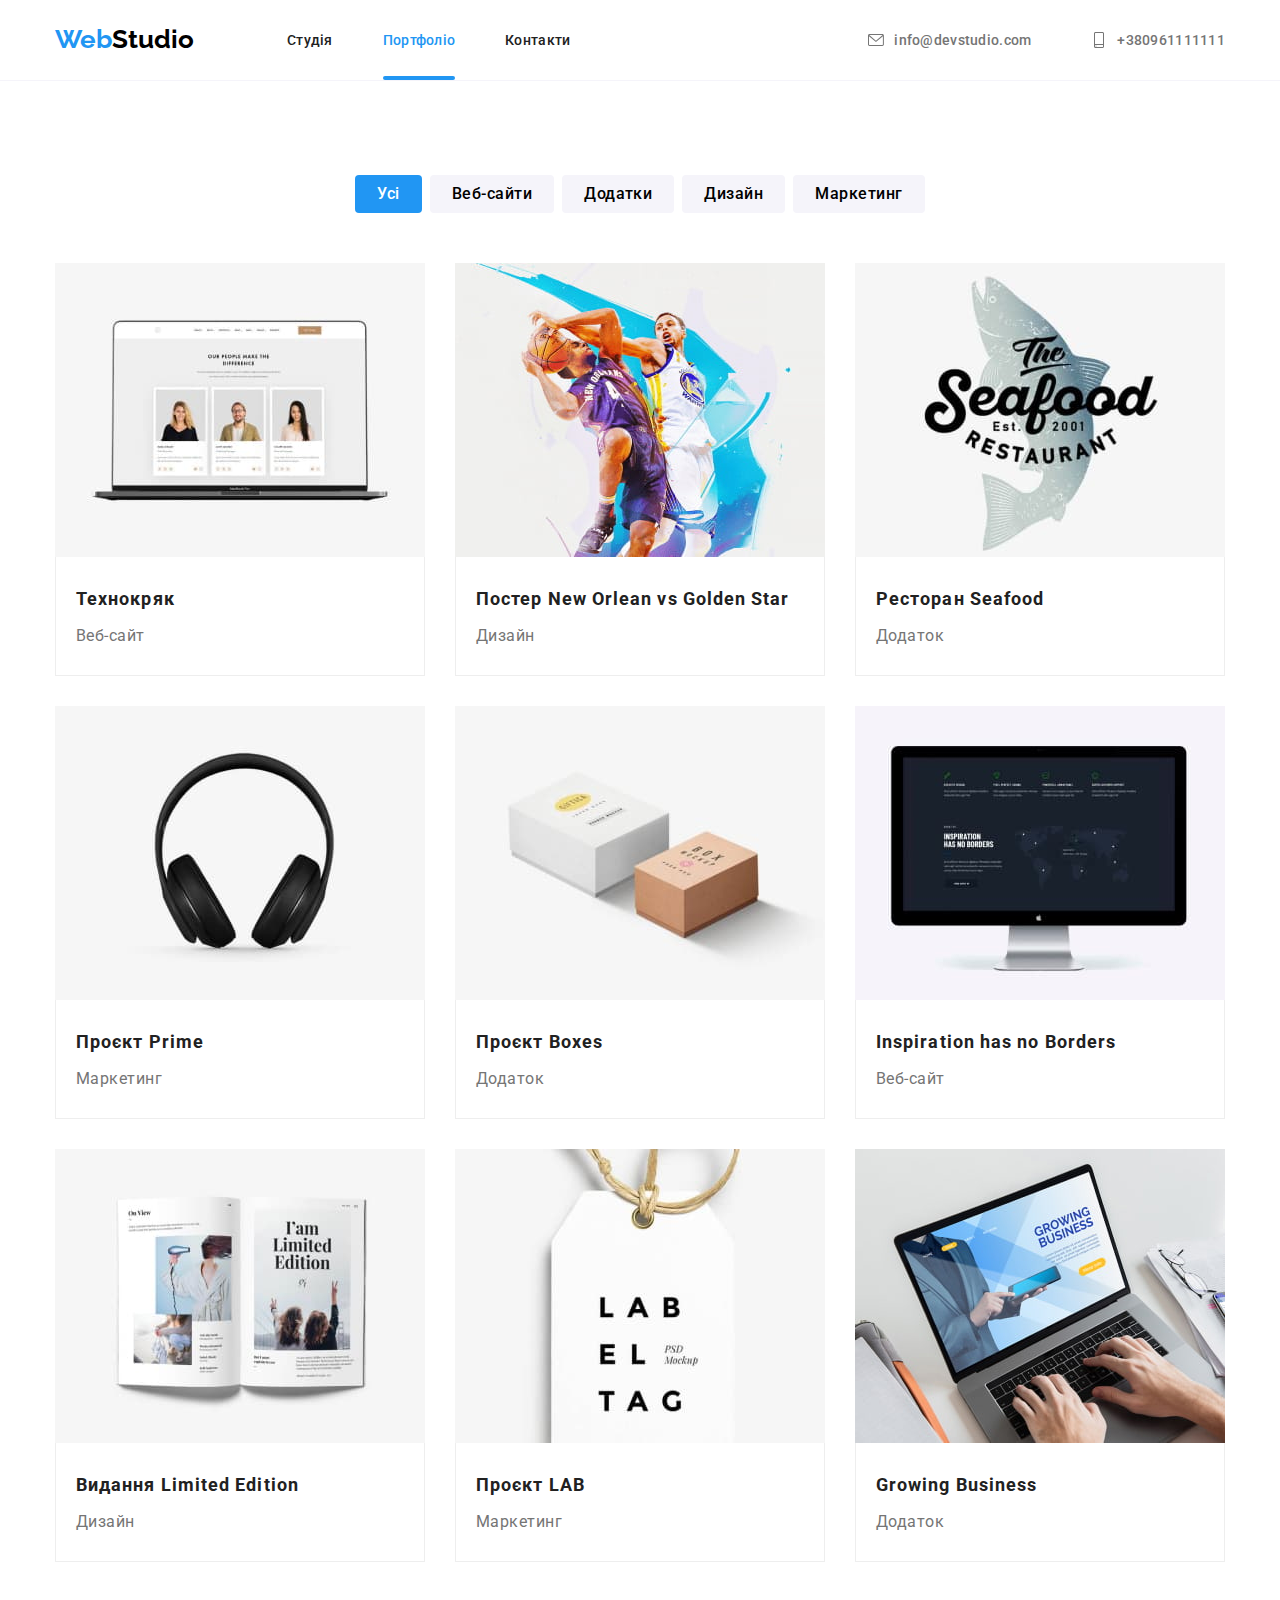
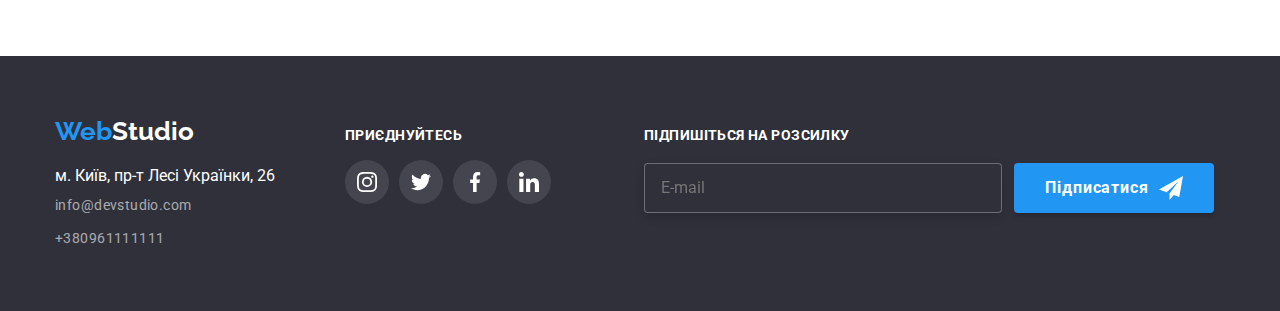
==== portfolio.html @ 8b47fb63 "зкопійовано 06" ====
<!DOCTYPE html>
<html lang="uk">

<head>
  <meta charset="UTF-8" />
  <meta http-equiv="X-UA-Compatible" content="IE=edge" />
  <meta name="viewport" content="width=device-width, initial-scale=1.0" />
  <link rel="preconnect" href="https://fonts.googleapis.com" />
  <link rel="preconnect" href="https://fonts.gstatic.com" crossorigin />
  <link href="https://fonts.googleapis.com/css2?family=Raleway:wght@700&family=Roboto:wght@400;500;700;900&display=swap"
    rel="stylesheet" />
  <title>WebStudio</title>
  <link rel="stylesheet"
    href="https://cdnjs.cloudflare.com/ajax/libs/modern-normalize/1.1.0/modern-normalize.min.css" />
  <link rel="stylesheet" href="./css/styles.css" />
</head>

<body>
  <header class="header-border">
    <div class="container header-flex">
      <a class="logo" href="./index.html" lang="en"><span class="logo-web">Web</span>Studio</a>
      <nav class="header-flex">
        <ul class="main-nav-list main-nav-flex">
          <li><a class="nav-link" href="./index.html">Студія</a></li>
          <li>
            <a class="nav-link selected-link" href="./portfolio.html">Портфоліо</a>
          </li>
          <li><a class="nav-link" href="#">Контакти</a></li>
        </ul>
      </nav>
      <ul class="adress-list main-nav-flex">
        <li class="nav-icon">
          <a class="address-link" href="mailto:info@devstudio.com">
            <svg class="address-link-icon-style">
              <use href="./images/icons.svg#icon-mail"></use>
            </svg>
            info@devstudio.com</a>
        </li>
        <li class="nav-icon">
          <a class="address-link" href="tel:+380961111111">
            <svg class="address-link-icon-style">
              <use href="./images/icons.svg#icon-tel"></use>
            </svg>
            +380961111111</a>
        </li>
      </ul>
    </div>
  </header>

  <main>
    <section class="portfolio-section">
      <div class="container">
        <ul class="filter-list-flex">
          <li><button class="button-style curent-filter" type="button">
              Усі </button> </li>
          <li><button class="button-style" type="button">Веб-сайти</button></li>
          <li><button class="button-style" type="button">Додатки</button></li>
          <li><button class="button-style" type="button">Дизайн</button></li>
          <li><button class="button-style" type="button">Маркетинг</button></li>
        </ul>
        <ul class="portfolio-card-flex">
          <li>
            <a class="portfolio-card" href="#">
              <div class="porfolio-description">
                <img class="portfolio-card-img-size" src="./images/tehnokriak.jpg"
                  alt="проект Технокряк із розділу Веб-сайти" />
                <p class="site-description">
                  Ресурс пропонує комплексні пропозиції з різним рівнем функціоналу та сервісів. Все це дозволить
                  відвідувачу отримати
                  вичерпні відомості про компанію чи приватну особу.
                </p>
              </div>
              <div class="card-description">
                <h3 class="h3-portfolio">Технокряк</h3>
                <p class="p-portfolio">Веб-сайт</p>
              </div>
            </a>

          </li>
          <li>
            <a class="portfolio-card" href="#">
              <div class="porfolio-description">
                <img class="portfolio-card-img-size" src="./images/poster-ngs.jpg"
                  alt="проект Постер New Orlean vs Golden Star із розділу Дизайн" />
                <p class="site-description">
                  Ресурс пропонує комплексні пропозиції з різним рівнем функціоналу та сервісів. Все це дозволить
                  відвідувачу отримати
                  вичерпні відомості про компанію чи приватну особу.
                </p>
              </div>
              <div class="card-description">
                <h3 class="h3-portfolio">Постер New Orlean vs Golden Star</h3>
                <p class="p-portfolio">Дизайн</p>
              </div>
            </a>
          </li>
          <li>
            <a class="portfolio-card" href="#">
              <div class="porfolio-description">
                <img class="portfolio-card-img-size" src="./images/seafood.jpg"
                  alt="проект Ресторан Seafood із розділу Додатки" />
                <p class="site-description">
                  Ресурс пропонує комплексні пропозиції з різним рівнем функціоналу та сервісів. Все це дозволить
                  відвідувачу отримати
                  вичерпні відомості про компанію чи приватну особу.
                </p>
              </div>
              <div class="card-description">
                <h3 class="h3-portfolio">Ресторан Seafood</h3>
                <p class="p-portfolio">Додаток</p>
              </div>
            </a>
          </li>
          <li>
            <a class="portfolio-card" href="#">
              <div class="porfolio-description">
                <img class="portfolio-card-img-size" src="./images/prime.jpg" alt="Проєкт Prime із розділу Маркетинг" />
                <p class="site-description">
                  Ресурс пропонує комплексні пропозиції з різним рівнем функціоналу та сервісів. Все це дозволить
                  відвідувачу отримати
                  вичерпні відомості про компанію чи приватну особу.
                </p>
              </div>
              <div class="card-description">
                <h3 class="h3-portfolio">Проєкт Prime</h3>
                <p class="p-portfolio">Маркетинг</p>
              </div>
            </a>
          </li>
          <li>
            <a class="portfolio-card" href="#">
              <div class="porfolio-description">
                <img class="portfolio-card-img-size" src="./images/boxes.jpg" alt="Проєкт Boxes із розділу додатки" />
                <p class="site-description">
                  Ресурс пропонує комплексні пропозиції з різним рівнем функціоналу та сервісів. Все це дозволить
                  відвідувачу отримати
                  вичерпні відомості про компанію чи приватну особу.
                </p>
              </div>
              <div class="card-description">
                <h3 class="h3-portfolio">Проєкт Boxes</h3>
                <p class="p-portfolio">Додаток</p>
              </div>
            </a>
          </li>
          <li>
            <a class="portfolio-card" href="#">
              <div class="porfolio-description">
                <img class="portfolio-card-img-size" src="./images/no-borders.jpg"
                  alt="проект Inspiration has no Borders із розділу Веб-сайти" />
                <p class="site-description">
                  Ресурс пропонує комплексні пропозиції з різним рівнем функціоналу та сервісів. Все це дозволить
                  відвідувачу отримати
                  вичерпні відомості про компанію чи приватну особу.
                </p>
              </div>
              <div class="card-description">
                <h3 class="h3-portfolio">Inspiration has no Borders</h3>
                <p class="p-portfolio">Веб-сайт</p>
              </div>
            </a>
          </li>
          <li>
            <a class="portfolio-card" href="#">
              <div class="porfolio-description">
                <img class="portfolio-card-img-size" src="./images/limited-edition.jpg"
                  alt="проект Видання Limited Edition із розділу Дизайн" />
                <p class="site-description">
                  Ресурс пропонує комплексні пропозиції з різним рівнем функціоналу та сервісів. Все це дозволить
                  відвідувачу отримати
                  вичерпні відомості про компанію чи приватну особу.
                </p>
              </div>
              <div class="card-description">
                <h3 class="h3-portfolio">Видання Limited Edition</h3>
                <p class="p-portfolio">Дизайн</p>
              </div>
            </a>
          </li>
          <li>
            <a class="portfolio-card" href="#">
              <div class="porfolio-description">
                <img class="portfolio-card-img-size" src="./images/lab.jpg" alt="Проєкт LAB із розділу Маркетинг" />
                <p class="site-description">
                  Ресурс пропонує комплексні пропозиції з різним рівнем функціоналу та сервісів. Все це дозволить
                  відвідувачу отримати
                  вичерпні відомості про компанію чи приватну особу.
                </p>
              </div>
              <div class="card-description">
                <h3 class="h3-portfolio">Проєкт LAB</h3>
                <p class="p-portfolio">Маркетинг</p>
              </div>
            </a>
          </li>
          <li>
            <a class="portfolio-card" href="#">
              <div class="porfolio-description">
                <img class="portfolio-card-img-size" src="./images/business.jpg"
                  alt="проект Growing Business із розділу Додатки" />
                <p class="site-description">
                  Ресурс пропонує комплексні пропозиції з різним рівнем функціоналу та сервісів. Все це дозволить
                  відвідувачу отримати
                  вичерпні відомості про компанію чи приватну особу.
                </p>
              </div>
              <div class="card-description">
                <h3 class="h3-portfolio">Growing Business</h3>
                <p class="p-portfolio">Додаток</p>
              </div>
            </a>
          </li>
        </ul>
      </div>
    </section>
  </main>
  <footer class="footer-fon">
    <div class="container footer-flex">
      <div class="footer-contact-info">
        <a class="footer-logo" href="./index.html" lang="en"><span class="logo-web">Web</span>Studio</a>
        <address class="footer-address-style footer-address-color">
          <p>м. Київ, пр-т Лесі Українки, 26</p>
          <ul class="footer-margin">
            <li>
              <a class="address-link-footer" href="mailto:info@devstudio.com">info@devstudio.com</a>
            </li>
            <li class="footer-margin">
              <a class="address-link-footer" href="tel:+380961111111">+380961111111</a>
            </li>
          </ul>
        </address>
      </div>
      <div class="footer-icons-list">
        <b class="footer-b-style">приєднуйтесь</b>
        <ul class="social-list">
          <li><a class="footer-social-link" href="#">
              <svg class="footer-social-icon">
                <use href="./images/icons.svg#icon-instagram"></use>
              </svg></a></li>
          <li><a class="footer-social-link" href="#">
              <svg class="footer-social-icon">
                <use href="./images/icons.svg#icon-twitter"></use>
              </svg></a></li>
          <li><a class="footer-social-link" href="#">
              <svg class="footer-social-icon">
                <use href="./images/icons.svg#icon-facebook"></use>
              </svg></a></li>
          <li><a class="footer-social-link" href="#">
              <svg class="footer-social-icon">
                <use href="./images/icons.svg#icon-linkedin"></use>
              </svg></a></li>
        </ul>
      </div>
      <form class="js-speaker-form form-flex" name="subscribe_form" autocomplete="on" novalidate>
        <div class="subsribe-form">
          <label for="subscribe-form" class="subscribe-lable">Підпишіться на розсилку</label>
          <input id="subscribe-form" class="input-form-style" type="email" name="email" placeholder="E-mail" />
        </div>
        <button class="subsribe-button" type="submit">
          Підписатися
          <svg class="subscribe-icon">
            <use href="./images/icons.svg#icon-send" width="24" height="24"></use>
          </svg></button>
      </form>
  </footer>
</body>

</html>
---- css/styles.css ----
:root {
  --address-color: #757575;
  --black-color: #000;
  --blue-batton-hover: #0783e7;
  --card-border: #eeeeee;
  --customers-border: #afb1b8;
  --main-font-color: #212121;
  --main-blue-color: #2196f3;
  --nav-border: #ececec;
  --section-dark-bg: #2f303a;
  --section-light-bg: #f5f4fa;
  --text-color: #757575;
  --white-color: #fff;
}

body {
  font-family: 'Roboto', sans-serif;
  background-color: var(--white-color);
  color: var(--text-color);
}

a {
  font-style: normal;
  color: var(--main-font-color);
  text-decoration: none;
}

a:hover {
  color: var(--main-blue-color);
}

a:focus {
  color: var(--main-blue-color);
}

ul {
  list-style: none;
  padding-left: 0;
  padding-inline-start: 0;
}

img {
  display: block;
}

h1,
h2,
h3,
h4,
p,
ul,
li {
  margin: 0;
}

.header-border {
  border-bottom: 1px solid var(--section-light-bg);
}

.container {
  width: 1200px;
  padding: 0 15px;
  margin: 0 auto;
}

.index-h2-style {
  display: flex;
  font-weight: 700;
  font-size: 36px;
  line-height: 1.16;
  letter-spacing: 0.03em;
  color: var(--main-font-color);
  justify-content: center;
}

.header-flex {
  display: flex;
  justify-content: center;
  align-items: center;
}

/*navigation*/

.main-nav-flex {
  display: flex;
  align-items: center;
}

.main-nav-list {
  gap: 50px;
}

.logo {
  display: block;
  font-family: 'Raleway';
  font-weight: 700;
  font-size: 26px;
  line-height: 1.2;
  color: var(--black-color);
  margin-right: 93px;
}

.logo:hover {
  color: var(--black-color);
}

.logo:focus {
  color: var(--black-color);
}

.logo-web {
  font-family: 'Raleway';
  font-weight: 700;
  font-size: 26px;
  line-height: 1.2;
  color: var(--main-blue-color);
}

.nav-link {
  display: block;
  font-weight: 500;
  font-size: 14px;
  line-height: 1.15;
  letter-spacing: 0.02em;
  padding-top: 32px;
  color: var(--main-font-color);
  transition: color 250ms cubic-bezier(0.4, 0, 0.2, 1);
}

.nav-link::after {
  display: block;
  opacity: 0;
  width: 100%;
  height: 4px;
  background-color: var(--main-blue-color);
  margin-top: 28px;
  content: '';
  transition: opacity 250ms cubic-bezier(0.4, 0, 0.2, 1);
  border-radius: 2px;
}

/*.nav-link:hover::after {
  opacity: 1;
  transition: opacity 250ms cubic-bezier(0.4, 0, 0.2, 1);
}*/

.address-link-icon-style {
  fill: var(--text-color);
  width: 16px;
  height: 16px;
  margin: auto 10px;
  transition: fill 250ms cubic-bezier(0.4, 0, 0.2, 1);
}

.nav-icon {
  align-items: center;
  justify-content: center;
}

.address-link {
  display: flex;
  font-weight: 500;
  font-size: 14px;
  line-height: 1.15;
  letter-spacing: 0.02em;
  color: var(--address-color);
  transition: color 250ms cubic-bezier(0.4, 0, 0.2, 1);
}

.adress-list {
  gap: 50px;
  margin-left: auto;
}

.address-link:hover {
  color: var(--main-blue-color);

}

.address-link:hover::after {
  color: var(--address-color);
}

.address-link:hover .address-link-icon-style {
  fill: var(--main-blue-color);
}

.address-link:focus .address-link-icon-style {
  fill: var(--main-blue-color);
}

.address-link:focus {
  color: var(--main-blue-color);
}

.selected-link {
  color: var(--main-blue-color);
}

.selected-link::after {
  display: block;
  opacity: 1;
  width: 100%;
  height: 4px;
  background-color: var(--main-blue-color);
  margin-top: 28px;
  content: '';
  border-radius: 2px;
}

/*hero-section*/

.hero-style {
  display: flex;
  max-width: 1600px;
  background-color: var(--section-dark-bg);
  background-image: linear-gradient(rgba(47, 48, 58, 0.4),
      rgba(47, 48, 58, 0.4)),
    url(../images/hero.jpg);
  padding: 200px 0;
  background-repeat: no-repeat;
  background-position: 50% 50%;
  text-align: center;
  margin: 0 auto;
  justify-content: center;
  align-items: center;
}

.hero-text {
  font-weight: 900;
  font-size: 44px;
  line-height: 1.36;
  letter-spacing: 0.06em;
  text-transform: uppercase;
  margin: 0 auto;
  margin-bottom: 30px;
  max-width: 696px;
  color: var(--white-color);
}

.hero-batton {
  cursor: pointer;
  font-weight: 700;
  font-size: 16px;
  line-height: 1.87;
  letter-spacing: 0.06em;
  color: var(--white-color);
  background-color: var(--main-blue-color);
  padding: 10px 32px;
  border-radius: 4px;
  border: none;
  transition: background-color 250ms cubic-bezier(0.4, 0, 0.2, 1);
}

.hero-batton:hover {
  background-color: var(--blue-batton-hover);

}

.hero-batton:focus {
  background-color: var(--blue-batton-hover);
}

/* Modal */

.backdrop {
  position: fixed;
  top: 0;
  left: 0;
  width: 100%;
  height: 100%;
  z-index: 2;
  background-color: rgba(0, 0, 0, 0.5);
  transition:
    opacity 250ms cubic-bezier(0.4, 0, 0.2, 1),
    visibility 250ms cubic-bezier(0.4, 0, 0.2, 1);
}

.backdrop.is-hidden {
  visibility: hidden;
  opacity: 0;
  pointer-events: none;
}

.modal {
  position: absolute;
  width: 528px;
  height: 581px;
  left: 50%;
  top: 50%;
  transform: translate(-50%, -50%);
  background-color: var(--white-color);
  box-shadow:
    0px 1px 3px rgba(0, 0, 0, 0.12),
    0px 1px 1px rgba(0, 0, 0, 0.14),
    0px 2px 1px rgba(0, 0, 0, 0.2);
  border-radius: 4px;

}

.modal-close-btn {
  position: fixed;
  display: flex;
  align-items: center;
  justify-content: center;
  top: 10px;
  right: 10px;
  width: 30px;
  height: 30px;
  z-index: 3;
  border: 1px solid rgba(0, 0, 0, 0.1);
  border-radius: 50%;
  background-color: var(--white-color);
}

.modal-close-btn-style {
  width: 18px;
  height: 18px;
  background-color: var(--white-color);
  cursor: pointer;
  transition: fill 250ms cubic-bezier(0.4, 0, 0.2, 1);
}

.modal-close-btn-style:hover {
  fill: var(--blue-batton-hover);
}

.modal-form {
  display: flex;
  flex-direction: column;
  align-items: flex-start;
  padding-top: 40px;
  padding-left: 40px;
  padding-right: 40px;
  padding-bottom: 40px;

}

.modal-title {
  font-weight: 700;
  font-size: 20px;
  line-height: 1.15;
  margin-left: auto;
  margin-right: auto;
  letter-spacing: 0.03em;
  color: var(--black-color);
}

.person-name {
  margin-top: 12px;
}

.person-name-field {
  position: relative;
}

.person-name-field:focus-within .icon-name {
  fill: var(--main-blue-color);
}

.icon-name {
  position: absolute;
  margin-top: 11px;
  margin-left: 12px;
  width: 18px;
  height: 18px;
}

.person-tel {
  margin-top: 10px;
}

.icon-tel {
  position: absolute;
  margin-top: 11px;
  margin-left: 12px;
  width: 18px;
  height: 18px;
}

.person-tel-field {
  position: relative;
}

.input-field {
  width: 448px;
  height: 40px;
  padding-left: 40px;
  border: 1px solid rgba(33, 33, 33, 0.2);
  border-radius: 4px;
}

.input-field:focus {
  outline: none;
  border-color: var(--main-blue-color);
}

.coment-text-field:focus {
  outline: none;
  border-color: var(--main-blue-color);
}

.person-tel-field:focus-within .icon-tel {
  fill: var(--main-blue-color);
}

.coment-text-field {
  width: 448px;
  height: 120px;
  resize: none;
  border: 1px solid rgba(33, 33, 33, 0.2);
  border-radius: 4px;
  font-weight: 400;
  font-size: 12px;
  line-height: 1.16;
  letter-spacing: 0.01em;
  color: var(--black-color);
  padding: 16px 12px;
}

.person-email {
  margin-top: 10px;
}

.icon-mail {
  position: absolute;
  margin-top: 11px;
  margin-left: 12px;
  width: 18px;
  height: 18px;
}
.person-mail-field {
  position: relative;
}
.person-mail-field:focus-within .icon-mail {
  fill: var(--main-blue-color);
}
.person-comment {
  margin-top: 10px;
}
.chekbox-input {
  appearance: none;
}
.chekbox-lable {
  position: relative;
  margin-top: 20px;
  padding-left: 23px;
  margin-bottom: 30px;
  cursor: pointer;

}

.chekbox-lable::before {
  position: absolute;
  top: 0;
  left: 0;
  width: 16px;
  height: 15px;
  border: 1px solid var(--customers-border);
  border-radius: 2px;
  content: '';
}

.chekbox-lable::after {
  position: absolute;
  top: 0;
  left: 0;
  width: 16px;
  height: 15px;
  background-image: url("../images/icon-check.svg");
 
  content: '';
  opacity: 0;
  transition: opacity 250ms cubic-bezier(0.4, 0, 0.2, 1);
}

.chekbox-input:checked+.chekbox-lable::after {
  opacity: 1;

}

.chekbox-input:focus+.chekbox-lable::before  {
  position: absolute;
    top: 0;
    left: 0;
    width: 16px;
    height: 15px;
    border: 1px solid var(--main-blue-color);
    border-radius: 2px;
    content: '';
}


.visually-hidden {
  position: absolute;
  white-space: nowrap;
  height: 1px;
  width: 1px;
  overflow: hidden;
  border: 0;
  padding: 0;
  clip: rect(0 0 0 0);
  clip-path: inset(50%);
  margin: -1px;
}


.lable-font-stile {
  font-weight: 400;
  font-size: 12px;
  line-height: 1.16;
  letter-spacing: 0.01em;
  color: var(--address-color);
  margin-bottom: 4px;
}

.chekbox-lable-text {
  text-decoration-line: underline;
  color: var(--main-blue-color);
}

.modal-send-button {
  width: 200px;
  height: 50px;
  left: 700px;
  top: 712px;
  margin-left: 124px;
  margin-right: 124px;
  border: none;
  background: var(--main-blue-color);
  box-shadow: 0px 4px 4px rgba(0, 0, 0, 0.15);
  border-radius: 4px;
  cursor: pointer;

  font-weight: 700;
  font-size: 16px;
  line-height: 1.88px;

  display: flex;
  align-items: center;
  justify-content: center;
  text-align: center;
  letter-spacing: 0.06em;
  transition: background-color 250ms cubic-bezier(0.4, 0, 0.2, 1);
  color: var(--white-color);
}

.modal-send-button:hover {
  background-color: var(--blue-batton-hover);
}


/*features-section*/

.features-icon {
  display: flex;
  width: 270px;
  height: 120px;
  background-color: var(--section-light-bg);
  margin-bottom: 30px;
  justify-content: center;
  align-items: center;
}

.feature-icon-style {
  width: 70px;
  height: 70px;
}

.features-section {
  padding: 94px 0;
}

.feature-h3-style {
  font-weight: 700;
  font-size: 14px;
  line-height: 1.14;
  letter-spacing: 0.03em;
  text-transform: uppercase;
  color: var(--main-font-color);
  margin-bottom: 10px;
}

.feature-p-style {
  font-weight: 400;
  font-size: 14px;
  line-height: 1.7;
  letter-spacing: 0.03em;
}

.features-container {
  display: flex;
  width: 1170px;
  padding: 94px 0 94px 0;
  margin: 0 auto;
  justify-content: center;
}

.features-list {
  display: flex;
  gap: 30px;
  justify-content: center;
}

.list-retreat {
  width: 270px;
}

/*_________________________What do we do*/
.wdwd-retreat {
  padding-bottom: 94px;
}

.wdwd-list {
  display: flex;
  margin-top: 50px;
  gap: 30px;
  justify-content: center;
}

.wdwd-position {
  position: relative;
}

.wdwd-description {
  position: absolute;
  z-index: 1;
  height: 70px;
  bottom: 0%;
  left: 0;
  width: 370px;
  background: rgba(47, 48, 58, 0.8);
  padding-top: 27px;
  padding-bottom: 27px;

  color: var(--white-color);
  transition: transform 250ms cubic-bezier(0.4, 0, 0.2, 1);
  text-align: center;
  font-weight: 700;
  font-size: 14px;
  line-height: 1.14;
  letter-spacing: 0.03em;
  text-transform: uppercase;
}

/*_____________________________our team*/
.our-team-retreat {
  padding: 94px 0;
}

.our-team-background {
  background-color: var(--section-light-bg);
  margin: 0 auto;
}

.our-team-container {
  width: 1200px;
  padding: 94px 15px;
  margin: auto;
  text-align: center;
  justify-content: center;
}

.our-team-flex {
  display: flex;
  gap: 30px;
  margin-top: 50px;
  justify-content: center;
}

.our-team-card {
  background-color: var(--white-color);
  text-align: center;
  box-shadow: 0px 1px 3px rgba(0, 0, 0, 0.12), 0px 1px 1px rgba(0, 0, 0, 0.14),
    0px 2px 1px rgba(0, 0, 0, 0.2);
  border-radius: 0px 0px 4px 4px;
}

.team-card-text {
  padding: 30px 0;
}

.our-team-h3-style {
  font-weight: 500;
  font-size: 16px;
  line-height: 1.19;
  letter-spacing: 0.03em;
  color: var(--main-font-color);
  margin-bottom: 10px;
}

.our-team-p-style {
  font-weight: 400;
  font-size: 16px;
  line-height: 1.19;
  letter-spacing: 0.03em;
  letter-spacing: 0.03em;
}

.social-list {
  display: flex;
  justify-content: center;
  gap: 10px;
  margin-top: 16px;
}

.social-link {
  width: 44px;
  height: 44px;
  display: flex;
  align-items: center;
  justify-content: center;
  background-color: var(--white-color);
  border-radius: 50%;
  transition:
    background-color 250ms cubic-bezier(0.4, 0, 0.2, 1);
}

.social-link:hover {
  background-color: var(--main-blue-color);
}

.social-link:focus {
  background-color: var(--main-blue-color);
  outline: none;
}

.social-link:hover .social-icon {
  fill: var(--white-color);
}

.social-link:focus .social-icon {
  fill: var(--white-color);
  outline: none;
}

.social-icon {
  width: 20px;
  height: 20px;
  fill: var(--customers-border);
  transition: fill 250ms cubic-bezier(0.4, 0, 0.2, 1);
}

/*regular-customers*/
.customers-padding {
  padding-top: 94px;
  padding-bottom: 94px;
}

.customers-list {
  display: flex;
  justify-content: center;
  gap: 30px;
  margin-top: 50px;
}

.customer-link {
  width: 170px;
  height: 92px;
  display: flex;
  align-items: center;
  justify-content: center;
  border: 1px solid var(--customers-border);
  border-radius: 4px;
  transition:
    border-color 250ms cubic-bezier(0.4, 0, 0.2, 1);
}

.customer-logo {
  width: 106px;
  height: 60px;
  fill: var(--customers-border);
  transition:
    fill 250ms cubic-bezier(0.4, 0, 0.2, 1);
}

.customer-link:hover {
  border-color: var(--main-blue-color);
}

.customer-link:hover .customer-logo {
  fill: var(--main-blue-color);
}

.customer-link:focus {
  border-color: var(--main-blue-color);
  outline: none;
}

.customer-link:focus .customer-logo {
  fill: var(--main-blue-color);
}

/*__________________________________________________footer*/

.footer-fon {
  background-color: var(--section-dark-bg);
  padding-top: 60px;
  padding-bottom: 60px;
}

.footer-address {
  display: flex;
}

.footer-logo {
  font-family: 'Raleway';
  font-weight: 700;
  font-size: 26px;
  line-height: 1.2;
  color: var(--white-color);
}

.footer-logo:hover {
  color: var(--white-color);

}

.footer-logo:focus {
  color: var(--white-color);
  outline: none;
}

.address-link-footer {
  font-weight: 400;
  font-size: 14px;
  line-height: 1.7;
  letter-spacing: 0.03em;
  color: rgba(255, 255, 255, 0.6);
  transition: color 250ms cubic-bezier(0.4, 0, 0.2, 1);
}

.address-link-footer:hover {
  color: var(--main-blue-color);

}

.footer-address-style {
  margin-top: 20px;
}

.footer-address-color {
  font-style: normal;
  color: var(--white-color);
}

.footer-margin {
  margin-top: 9px;
}

.footer-flex {
  display: flex;
  align-items: baseline;
}

.footer-icons-list {
  margin-left: 70px;
}

.footer-b-style {
  font-weight: 700;
  font-size: 14px;
  line-height: 1.14;
  letter-spacing: 0.03em;
  text-transform: uppercase;
  color: var(--white-color);
  margin-bottom: 20px;
}

.footer-social-link {
  width: 44px;
  height: 44px;
  display: flex;
  align-items: center;
  justify-content: center;
  background-color: rgba(255, 255, 255, 0.1);
  border-radius: 50%;
  transition:
    background-color 250ms cubic-bezier(0.4, 0, 0.2, 1);
}

.footer-social-icon {
  width: 20px;
  height: 20px;
  fill: var(--white-color);
}

.footer-social-link:hover {
  background-color: var(--main-blue-color);
}

.footer-social-link:focus {
  background-color: var(--main-blue-color);
  outline: none;
}

.footer-social-link:hover .social-icon {
  fill: var(--white-color);
}

.footer-social-link:focus .social-icon {
  fill: var(--white-color);
  outline: none;
}

.subsribe-form {
  display: flex;
  flex-direction: column;
  justify-content: center;
}

.subscribe-lable {
  font-weight: 700;
  font-size: 14px;
  line-height: 16px;
  letter-spacing: 0.03em;
  text-transform: uppercase;
  margin-right: 12px;
  margin-bottom: 20px;
  color: var(--white-color);
}

.form-flex {
  display: flex;
  width: 570px;
  height: 86px;
  margin-left: 93px;
  align-items: flex-end;
}

.input-form-style {
  width: 358px;
  height: 50px;
  border-radius: 4px;
  padding-left: 16px;
  background: var(--section-dark-bg);
  border: 1px solid rgba(255, 255, 255, 0.3);
  filter: drop-shadow(0px 4px 4px rgba(0, 0, 0, 0.15));
  color: rgba(255, 255, 255, 0.6);
}

.subscribe-icon {
  width: 24px;
  height: 24px;
  margin-left: 10px;
}

.subscribe-text {
  padding-bottom: 20px;
}

.subsribe-button {
  display: flex;
  justify-content: center;
  align-items: center;
  width: 200px;
  height: 50px;
  font-weight: 700;
  font-size: 16px;
  line-height: 1.88px;

  letter-spacing: 0.06em;
  cursor: pointer;

  margin-left: 12px;
  background-color: var(--main-blue-color);
  box-shadow: 0px 4px 4px rgba(0, 0, 0, 0.15);
  border-radius: 4px;
  border: none;
  color: var(--white-color);
  fill: var(--white-color);
  transition: background-color 250ms cubic-bezier(0.4, 0, 0.2, 1);
}

.subsribe-button:hover {
  background-color: var(--blue-batton-hover);
}

/*_______________________________________page-portfolio*/
.portfolio-section {
  padding-top: 94px;
  padding-bottom: 94px;
}

.portfolio-container {
  width: 1171px;
  margin: 94px auto;
}

.filter-list-flex {
  display: flex;
  justify-content: center;
  gap: 8px;
}

.button-style {
  font-weight: 500;
  font-size: 16px;
  line-height: 1.62;
  letter-spacing: 0.03em;
  border-radius: 4px;
  padding: 6px 22px;
  border: 0;
  background-color: var(--section-light-bg);
  transition:
    background-color 250ms cubic-bezier(0.4, 0, 0.2, 1),
    box-shadow 250ms cubic-bezier(0.4, 0, 0.2, 1),
    fill 250ms cubic-bezier(0.4, 0, 0.2, 1);
}

.button-style:hover {
  color: var(--white-color);
  background-color: var(--main-blue-color);
  box-shadow:
    0px 3px 1px rgba(0, 0, 0, 0.1),
    0px 1px 2px rgba(0, 0, 0, 0.08),
    0px 2px 2px rgba(0, 0, 0, 0.12);

}

.button-style:focus {
  color: var(--white-color);
  background-color: var(--main-blue-color);
  box-shadow:
    0px 3px 1px rgba(0, 0, 0, 0.1),
    0px 1px 2px rgba(0, 0, 0, 0.08),
    0px 2px 2px rgba(0, 0, 0, 0.12);
  outline: none;
}

.curent-filter {
  color: var(--white-color);
  background-color: var(--main-blue-color);
}

.curent-filter:hover {
  box-shadow: none;
}

.curent-filter:focus {
  box-shadow: none;
  outline: none;
}

.h3-portfolio {
  font-weight: 700;
  font-size: 18px;
  line-height: 2;
  letter-spacing: 0.06em;
  color: var(--main-font-color);

}

.p-portfolio {
  font-size: 16px;
  line-height: 1.87;
  letter-spacing: 0.03em;
  color: var(--address-color);
  margin-top: 4px;
}

.portfolio-card-flex {
  display: flex;
  flex-wrap: wrap;
  margin-top: 50px;
  gap: 30px;
}

.portfolio-card {
  width: 370px;
  background-color: var(--white-color);
  transition: box-shadow 250ms cubic-bezier(0.4, 0, 0.2, 1);
}

.portfolio-card-img-size {
  width: 100%;
}

.card-shadow {
  transition: box-shadow 250ms cubic-bezier(0.4, 0, 0.2, 1);
}

.card-shadow:hover {
  box-shadow:
    2px 3px 1px rgba(0, 0, 0, 0.1),
    -2px 3px 2px rgba(0, 0, 0, 0.08),
    0px 3px 2px rgba(0, 0, 0, 0.12);
}

.card-shadow:focus {
  box-shadow:
    0px 3px 1px rgba(0, 0, 0, 0.1),
    0px 1px 2px rgba(0, 0, 0, 0.08),
    0px 2px 2px rgba(0, 0, 0, 0.12);
  outline: none;
}

.card-description {
  background-color: var(--white-color);
  padding: 24px 20px;
  border-left: 1px solid var(--card-border);
  border-right: 1px solid var(--card-border);
  border-bottom: 1px solid var(--card-border);
}

.porfolio-description {
  position: relative;
  overflow: hidden;
}

.site-description {
  position: absolute;
  z-index: 0;
  height: 100%;
  top: 0;
  left: 0;
  width: 370px;
  background-color: rgba(33, 150, 243, 0.9);
  padding: 63px 24px;
  transform: translateY(100%);
  color: var(--white-color);
  font-size: 18px;
  line-height: 1.56;
  letter-spacing: 0.03em;
  transition: transform 250ms cubic-bezier(0.4, 0, 0.2, 1);
}

.portfolio-card:focus .site-description {
  transform: translateY(0);
}

.portfolio-card:hover .site-description {
  transform: translateY(0);
}

.portfolio-card:hover {
  box-shadow:
    0px 3px 1px rgba(0, 0, 0, 0.1),
    0px 1px 2px rgba(0, 0, 0, 0.08),
    0px 2px 2px rgba(0, 0, 0, 0.12);
}

.portfolio-card:focus {
  box-shadow:
    0px 3px 1px rgba(0, 0, 0, 0.1),
    0px 1px 2px rgba(0, 0, 0, 0.08),
    0px 2px 2px rgba(0, 0, 0, 0.12);
}
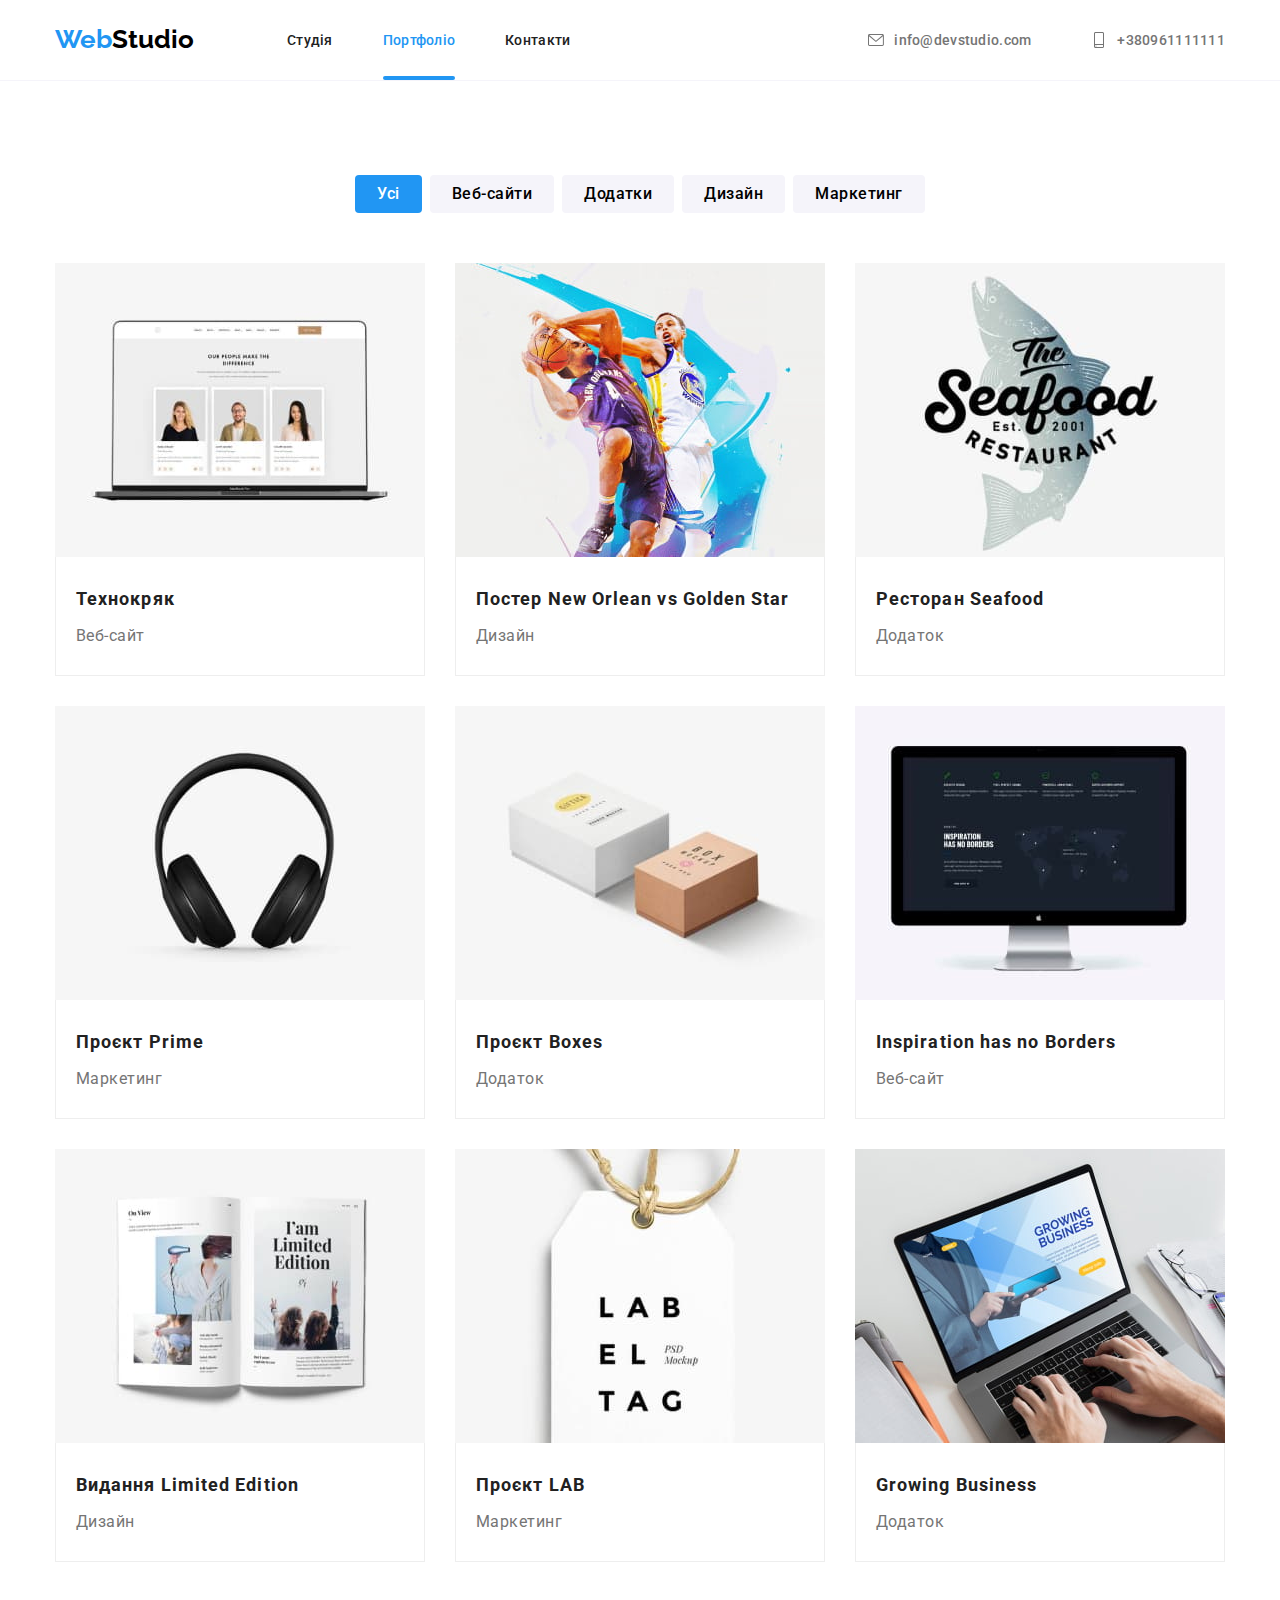
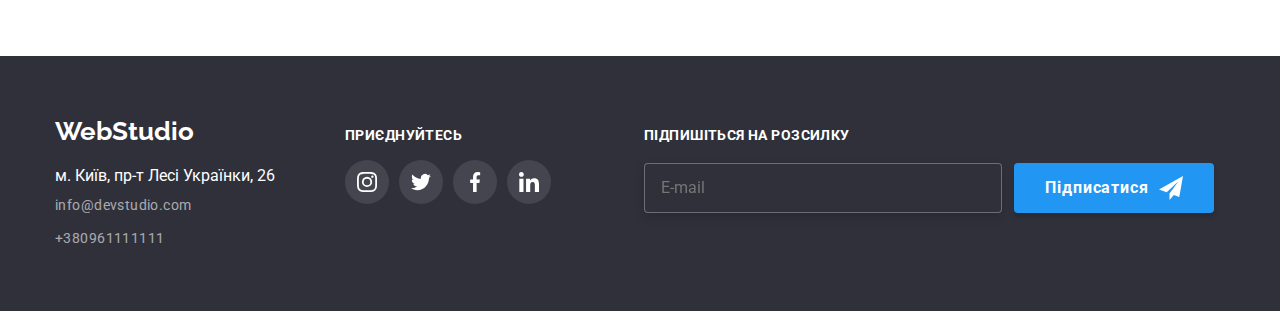
==== commit 881fa039: "modal_BEM" ====
--- a/portfolio.html
+++ b/portfolio.html
@@ -17,28 +17,27 @@
 
 <body>
   <header class="header-border">
-    <div class="container header-flex">
-      <a class="logo" href="./index.html" lang="en"><span class="logo-web">Web</span>Studio</a>
-      <nav class="header-flex">
-        <ul class="main-nav-list main-nav-flex">
-          <li><a class="nav-link" href="./index.html">Студія</a></li>
-          <li>
-            <a class="nav-link selected-link" href="./portfolio.html">Портфоліо</a>
-          </li>
-          <li><a class="nav-link" href="#">Контакти</a></li>
+    <div class="container header">
+      <a class="header__logo" href="./index.html" lang="en"><span class="header__logo--web">Web</span>Studio</a>
+      <nav class="header">
+        <ul class="header-list header-list__gap">
+          <li><a class="header-list__ithem " href="./index.html">Студія</a></li>
+          <li><a class="header-list__ithem header__list--selection" href="./portfolio.html">Портфоліо</a></li>
+          <li><a class="header-list__ithem" href="#">Контакти</a></li>
+  
         </ul>
       </nav>
-      <ul class="adress-list main-nav-flex">
-        <li class="nav-icon">
+      <ul class="adress-list header">
+        <li class="adress-list__ithem ">
           <a class="address-link" href="mailto:info@devstudio.com">
-            <svg class="address-link-icon-style">
+            <svg class="address-link__icon">
               <use href="./images/icons.svg#icon-mail"></use>
             </svg>
             info@devstudio.com</a>
         </li>
-        <li class="nav-icon">
+        <li class="adress-list__ithem">
           <a class="address-link" href="tel:+380961111111">
-            <svg class="address-link-icon-style">
+            <svg class="address-link__icon">
               <use href="./images/icons.svg#icon-tel"></use>
             </svg>
             +380961111111</a>
--- a/css/styles.css
+++ b/css/styles.css
@@ -73,7 +73,7 @@
   justify-content: center;
 }
 
-.header-flex {
+.header {
   display: flex;
   justify-content: center;
   align-items: center;
@@ -81,16 +81,16 @@
 
 /*navigation*/
 
-.main-nav-flex {
+.header-list {
   display: flex;
   align-items: center;
 }
 
-.main-nav-list {
+.header-list__gap {
   gap: 50px;
 }
 
-.logo {
+.header__logo {
   display: block;
   font-family: 'Raleway';
   font-weight: 700;
@@ -100,15 +100,15 @@
   margin-right: 93px;
 }
 
-.logo:hover {
+.header__logo:hover {
   color: var(--black-color);
 }
 
-.logo:focus {
+.header__logo:focus {
   color: var(--black-color);
 }
 
-.logo-web {
+.header__logo--web {
   font-family: 'Raleway';
   font-weight: 700;
   font-size: 26px;
@@ -116,7 +116,7 @@
   color: var(--main-blue-color);
 }
 
-.nav-link {
+.header-list__ithem/*nav-link*/ {
   display: block;
   font-weight: 500;
   font-size: 14px;
@@ -127,7 +127,7 @@
   transition: color 250ms cubic-bezier(0.4, 0, 0.2, 1);
 }
 
-.nav-link::after {
+.header-list__ithem::after/*nav-link::after*/ {
   display: block;
   opacity: 0;
   width: 100%;
@@ -139,65 +139,16 @@
   border-radius: 2px;
 }
 
-/*.nav-link:hover::after {
+/*.header-list__ithem:hover::after {
   opacity: 1;
   transition: opacity 250ms cubic-bezier(0.4, 0, 0.2, 1);
 }*/
 
-.address-link-icon-style {
-  fill: var(--text-color);
-  width: 16px;
-  height: 16px;
-  margin: auto 10px;
-  transition: fill 250ms cubic-bezier(0.4, 0, 0.2, 1);
-}
-
-.nav-icon {
-  align-items: center;
-  justify-content: center;
-}
-
-.address-link {
-  display: flex;
-  font-weight: 500;
-  font-size: 14px;
-  line-height: 1.15;
-  letter-spacing: 0.02em;
-  color: var(--address-color);
-  transition: color 250ms cubic-bezier(0.4, 0, 0.2, 1);
-}
-
-.adress-list {
-  gap: 50px;
-  margin-left: auto;
-}
-
-.address-link:hover {
+.header__list--selection {         /*selected-link*/  
   color: var(--main-blue-color);
-
-}
-
-.address-link:hover::after {
-  color: var(--address-color);
-}
-
-.address-link:hover .address-link-icon-style {
-  fill: var(--main-blue-color);
-}
-
-.address-link:focus .address-link-icon-style {
-  fill: var(--main-blue-color);
-}
-
-.address-link:focus {
-  color: var(--main-blue-color);
-}
-
-.selected-link {
-  color: var(--main-blue-color);
-}
-
-.selected-link::after {
+}
+
+.header__list--selection::after{     /*selected-link::after*/  
   display: block;
   opacity: 1;
   width: 100%;
@@ -208,9 +159,60 @@
   border-radius: 2px;
 }
 
+
+.address-link__icon {
+  fill: var(--text-color);
+  width: 16px;
+  height: 16px;
+  margin: auto 10px;
+  transition: fill 250ms cubic-bezier(0.4, 0, 0.2, 1);
+}
+
+.adress-list__ithem{
+  align-items: center;
+  justify-content: center;
+}
+
+.address-link {
+  display: flex;
+  font-weight: 500;
+  font-size: 14px;
+  line-height: 1.15;
+  letter-spacing: 0.02em;
+  color: var(--address-color);
+  transition: color 250ms cubic-bezier(0.4, 0, 0.2, 1);
+}
+
+.adress-list {
+  gap: 50px;
+  margin-left: auto;
+}
+
+.address-link:hover {
+  color: var(--main-blue-color);
+
+}
+
+.address-link:hover::after {
+  color: var(--address-color);
+}
+
+.address-link:hover .address-link__icon {
+  fill: var(--main-blue-color);
+}
+
+.address-link:focus .address-link__icon {
+  fill: var(--main-blue-color);
+}
+
+.address-link:focus {
+  color: var(--main-blue-color);
+}
+
+
 /*hero-section*/
 
-.hero-style {
+.hero {
   display: flex;
   max-width: 1600px;
   background-color: var(--section-dark-bg);
@@ -226,7 +228,7 @@
   align-items: center;
 }
 
-.hero-text {
+.hero__text {
   font-weight: 900;
   font-size: 44px;
   line-height: 1.36;
@@ -238,7 +240,7 @@
   color: var(--white-color);
 }
 
-.hero-batton {
+.hero__batton {
   cursor: pointer;
   font-weight: 700;
   font-size: 16px;
@@ -252,12 +254,12 @@
   transition: background-color 250ms cubic-bezier(0.4, 0, 0.2, 1);
 }
 
-.hero-batton:hover {
+.hero__batton:hover {
   background-color: var(--blue-batton-hover);
 
 }
 
-.hero-batton:focus {
+.hero__batton:focus {
   background-color: var(--blue-batton-hover);
 }
 
@@ -295,10 +297,19 @@
     0px 1px 1px rgba(0, 0, 0, 0.14),
     0px 2px 1px rgba(0, 0, 0, 0.2);
   border-radius: 4px;
-
-}
-
-.modal-close-btn {
+}
+.modal__form {
+  display: flex;
+  flex-direction: column;
+  align-items: flex-start;
+  padding-top: 40px;
+  padding-left: 40px;
+  padding-right: 40px;
+  padding-bottom: 40px;
+
+}
+/*_____________________________close-btn______________*/
+.close-btn {
   position: fixed;
   display: flex;
   align-items: center;
@@ -313,7 +324,7 @@
   background-color: var(--white-color);
 }
 
-.modal-close-btn-style {
+.close-btn__modal{
   width: 18px;
   height: 18px;
   background-color: var(--white-color);
@@ -321,22 +332,27 @@
   transition: fill 250ms cubic-bezier(0.4, 0, 0.2, 1);
 }
 
-.modal-close-btn-style:hover {
+.close-btn__modal:hover {
   fill: var(--blue-batton-hover);
 }
 
-.modal-form {
-  display: flex;
-  flex-direction: column;
-  align-items: flex-start;
-  padding-top: 40px;
+
+
+.modal__input-field {
+  width: 448px;
+  height: 40px;
   padding-left: 40px;
-  padding-right: 40px;
-  padding-bottom: 40px;
-
-}
-
-.modal-title {
+  border: 1px solid rgba(33, 33, 33, 0.2);
+  border-radius: 4px;
+}
+
+.modal__input-field:focus {
+  outline: none;
+  border-color: var(--main-blue-color);
+}
+
+/*______________________________modal-title______________________*/
+.modal__title {
   font-weight: 700;
   font-size: 20px;
   line-height: 1.15;
@@ -345,64 +361,55 @@
   letter-spacing: 0.03em;
   color: var(--black-color);
 }
-
-.person-name {
+/*______________________________name-field______________________*/
+.modal__person-name {
   margin-top: 12px;
-}
-
-.person-name-field {
   position: relative;
 }
-
-.person-name-field:focus-within .icon-name {
-  fill: var(--main-blue-color);
-}
-
-.icon-name {
+.modal__icon-person {
   position: absolute;
   margin-top: 11px;
   margin-left: 12px;
   width: 18px;
   height: 18px;
 }
-
-.person-tel {
+.modal__name--action:focus-within .modal__icon-person {
+  fill: var(--main-blue-color);
+}
+/*______________________________tel-field______________________*/
+  .modal__person-tel {
+    margin-top: 10px;
+    position: relative;
+  }
+  .modal__icon-tel {
+    position: absolute;
+    margin-top: 11px;
+    margin-left: 12px;
+    width: 18px;
+    height: 18px;
+  }
+  .modal__tel--action:focus-within .modal__icon-tel {
+    fill: var(--main-blue-color);
+  }
+/*______________________________mail-field______________________*/
+.modal__person-email {
   margin-top: 10px;
-}
-
-.icon-tel {
+  position: relative;
+}
+.modal__icon-mail {
   position: absolute;
   margin-top: 11px;
   margin-left: 12px;
   width: 18px;
   height: 18px;
 }
-
-.person-tel-field {
-  position: relative;
-}
-
-.input-field {
-  width: 448px;
-  height: 40px;
-  padding-left: 40px;
-  border: 1px solid rgba(33, 33, 33, 0.2);
-  border-radius: 4px;
-}
-
-.input-field:focus {
-  outline: none;
-  border-color: var(--main-blue-color);
-}
-
-.coment-text-field:focus {
-  outline: none;
-  border-color: var(--main-blue-color);
-}
-
-.person-tel-field:focus-within .icon-tel {
+.modal__mail--action:focus-within .modal__icon-mail {
   fill: var(--main-blue-color);
 }
+        
+/*______________________________input-field______________________*/
+
+
 
 .coment-text-field {
   width: 448px;
@@ -417,31 +424,30 @@
   color: var(--black-color);
   padding: 16px 12px;
 }
-
-.person-email {
+.coment-text-field:focus {
+  outline: none;
+  border-color: var(--main-blue-color);
+}
+
+
+
+
+.modal__person-comment {
   margin-top: 10px;
 }
-
-.icon-mail {
-  position: absolute;
-  margin-top: 11px;
-  margin-left: 12px;
-  width: 18px;
-  height: 18px;
-}
-.person-mail-field {
-  position: relative;
-}
-.person-mail-field:focus-within .icon-mail {
-  fill: var(--main-blue-color);
-}
-.person-comment {
-  margin-top: 10px;
-}
-.chekbox-input {
+.modal__lable {
+  font-weight: 400;
+  font-size: 12px;
+  line-height: 1.16;
+  letter-spacing: 0.01em;
+  color: var(--address-color);
+  margin-bottom: 4px;
+}
+
+.modal__chekbox {
   appearance: none;
 }
-.chekbox-lable {
+.modal__chekbox-lable {
   position: relative;
   margin-top: 20px;
   padding-left: 23px;
@@ -450,7 +456,7 @@
 
 }
 
-.chekbox-lable::before {
+.modal__chekbox-lable::before {
   position: absolute;
   top: 0;
   left: 0;
@@ -461,7 +467,7 @@
   content: '';
 }
 
-.chekbox-lable::after {
+.modal__chekbox-lable::after {
   position: absolute;
   top: 0;
   left: 0;
@@ -474,12 +480,12 @@
   transition: opacity 250ms cubic-bezier(0.4, 0, 0.2, 1);
 }
 
-.chekbox-input:checked+.chekbox-lable::after {
+.modal__chekbox:checked+.modal__chekbox-lable::after {
   opacity: 1;
 
 }
 
-.chekbox-input:focus+.chekbox-lable::before  {
+.modal__chekbox:focus+.modal__chekbox-lable::before  {
   position: absolute;
     top: 0;
     left: 0;
@@ -505,16 +511,9 @@
 }
 
 
-.lable-font-stile {
-  font-weight: 400;
-  font-size: 12px;
-  line-height: 1.16;
-  letter-spacing: 0.01em;
-  color: var(--address-color);
-  margin-bottom: 4px;
-}
-
-.chekbox-lable-text {
+
+
+.modal__chekbox-text {
   text-decoration-line: underline;
   color: var(--main-blue-color);
 }
@@ -718,10 +717,12 @@
 
 .social-link:hover {
   background-color: var(--main-blue-color);
+  
 }
 
 .social-link:focus {
   background-color: var(--main-blue-color);
+  
   outline: none;
 }
 
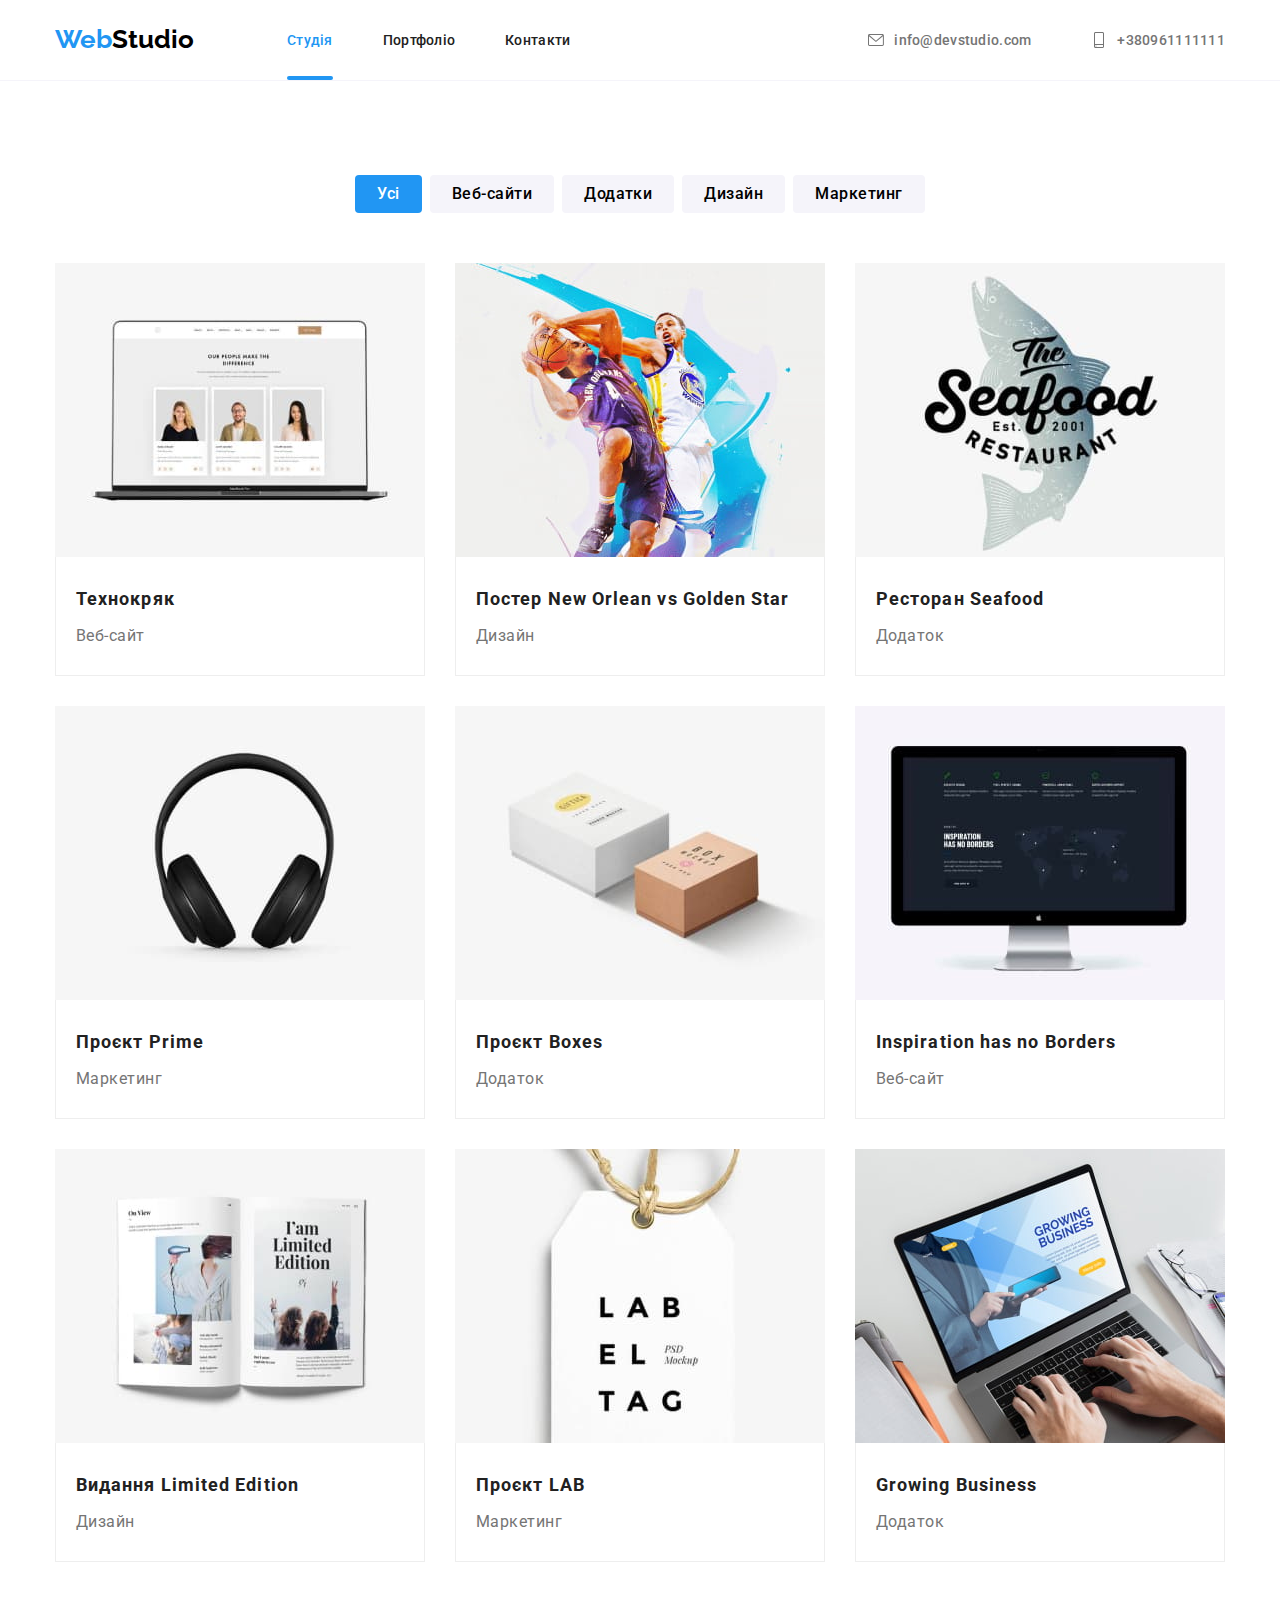
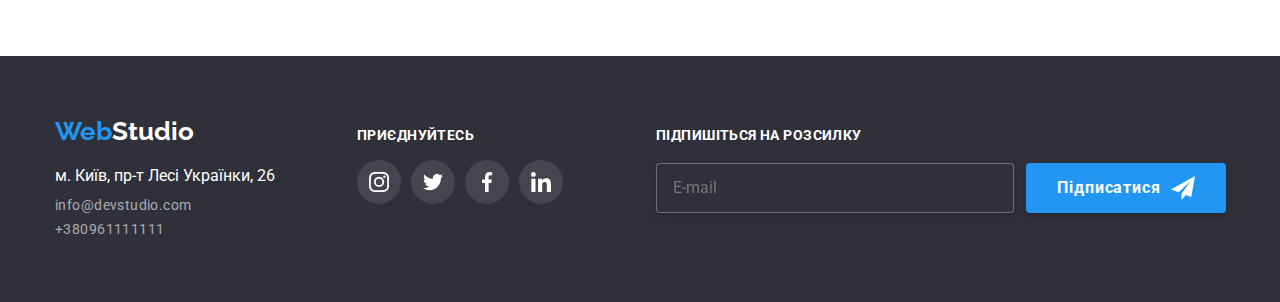
==== commit 180141f6: "portfolio BEM" ====
--- a/portfolio.html
+++ b/portfolio.html
@@ -16,196 +16,196 @@
 </head>
 
 <body>
-  <header class="header-border">
-    <div class="container header">
-      <a class="header__logo" href="./index.html" lang="en"><span class="header__logo--web">Web</span>Studio</a>
-      <nav class="header">
-        <ul class="header-list header-list__gap">
-          <li><a class="header-list__ithem " href="./index.html">Студія</a></li>
-          <li><a class="header-list__ithem header__list--selection" href="./portfolio.html">Портфоліо</a></li>
-          <li><a class="header-list__ithem" href="#">Контакти</a></li>
-  
-        </ul>
-      </nav>
-      <ul class="adress-list header">
-        <li class="adress-list__ithem ">
-          <a class="address-link" href="mailto:info@devstudio.com">
-            <svg class="address-link__icon">
-              <use href="./images/icons.svg#icon-mail"></use>
-            </svg>
-            info@devstudio.com</a>
-        </li>
-        <li class="adress-list__ithem">
-          <a class="address-link" href="tel:+380961111111">
-            <svg class="address-link__icon">
-              <use href="./images/icons.svg#icon-tel"></use>
-            </svg>
-            +380961111111</a>
-        </li>
-      </ul>
-    </div>
-  </header>
+    <header class="header-border">
+      <div class="container header">
+        <a class="logo" href="./index.html" lang="en"><span class="header__logo--web">Web</span>Studio</a>
+        <nav class="header">
+          <ul class="header-list header-list__gap">
+            <li><a class="header-list__ithem header__ithem--selection" href="./index.html">Студія</a></li>
+            <li><a class="header-list__ithem" href="./portfolio.html">Портфоліо</a></li>
+            <li><a class="header-list__ithem" href="#">Контакти</a></li>
+    
+          </ul>
+        </nav>
+        <ul class="adress-list header">
+          <li class="adress-list__ithem ">
+            <a class="address-list__link" href="mailto:info@devstudio.com">
+              <svg class="address-list__icon">
+                <use href="./images/icons.svg#icon-mail"></use>
+              </svg>
+              info@devstudio.com</a>
+          </li>
+          <li class="adress-list__ithem">
+            <a class="address-list__link" href="tel:+380961111111">
+              <svg class="address-list__icon">
+                <use href="./images/icons.svg#icon-tel"></use>
+              </svg>
+              +380961111111</a>
+          </li>
+        </ul>
+      </div>
+    </header>
 
   <main>
-    <section class="portfolio-section">
+    <section class="portfolio">
       <div class="container">
-        <ul class="filter-list-flex">
-          <li><button class="button-style curent-filter" type="button">
+        <ul class="filter-list">
+          <li><button class="filter-list__button filter-list__button--selected" type="button">
               Усі </button> </li>
-          <li><button class="button-style" type="button">Веб-сайти</button></li>
-          <li><button class="button-style" type="button">Додатки</button></li>
-          <li><button class="button-style" type="button">Дизайн</button></li>
-          <li><button class="button-style" type="button">Маркетинг</button></li>
-        </ul>
-        <ul class="portfolio-card-flex">
-          <li>
-            <a class="portfolio-card" href="#">
-              <div class="porfolio-description">
-                <img class="portfolio-card-img-size" src="./images/tehnokriak.jpg"
+          <li><button class="filter-list__button" type="button">Веб-сайти</button></li>
+          <li><button class="filter-list__button" type="button">Додатки</button></li>
+          <li><button class="filter-list__button" type="button">Дизайн</button></li>
+          <li><button class="filter-list__button" type="button">Маркетинг</button></li>
+        </ul>
+        <ul class="portfolio__list">
+          <li class="portfolio__card">
+            <a class="portfolio__link" href="#">
+              <div class="card__content">
+                <img class="card__img" src="./images/tehnokriak.jpg"
                   alt="проект Технокряк із розділу Веб-сайти" />
-                <p class="site-description">
-                  Ресурс пропонує комплексні пропозиції з різним рівнем функціоналу та сервісів. Все це дозволить
-                  відвідувачу отримати
-                  вичерпні відомості про компанію чи приватну особу.
-                </p>
-              </div>
-              <div class="card-description">
-                <h3 class="h3-portfolio">Технокряк</h3>
-                <p class="p-portfolio">Веб-сайт</p>
-              </div>
-            </a>
-
-          </li>
-          <li>
-            <a class="portfolio-card" href="#">
-              <div class="porfolio-description">
-                <img class="portfolio-card-img-size" src="./images/poster-ngs.jpg"
+                <p class="site__description">
+                  Ресурс пропонує комплексні пропозиції з різним рівнем функціоналу та сервісів. Все це дозволить
+                  відвідувачу отримати
+                  вичерпні відомості про компанію чи приватну особу.
+                </p>
+              </div>
+              <div class="card__description">
+                <h3 class=" card__h3">Технокряк</h3>
+                <p class=" card__p">Веб-сайт</p>
+              </div>
+            </a>
+
+          </li>
+          <li class="portfolio__card">
+            <a class="portfolio__link" href="#">
+              <div class="card__content">
+                <img class="card__img" src="./images/poster-ngs.jpg"
                   alt="проект Постер New Orlean vs Golden Star із розділу Дизайн" />
-                <p class="site-description">
-                  Ресурс пропонує комплексні пропозиції з різним рівнем функціоналу та сервісів. Все це дозволить
-                  відвідувачу отримати
-                  вичерпні відомості про компанію чи приватну особу.
-                </p>
-              </div>
-              <div class="card-description">
-                <h3 class="h3-portfolio">Постер New Orlean vs Golden Star</h3>
-                <p class="p-portfolio">Дизайн</p>
-              </div>
-            </a>
-          </li>
-          <li>
-            <a class="portfolio-card" href="#">
-              <div class="porfolio-description">
-                <img class="portfolio-card-img-size" src="./images/seafood.jpg"
+                <p class="site__description">
+                  Ресурс пропонує комплексні пропозиції з різним рівнем функціоналу та сервісів. Все це дозволить
+                  відвідувачу отримати
+                  вичерпні відомості про компанію чи приватну особу.
+                </p>
+              </div>
+              <div class="card__description">
+                <h3 class=" card__h3">Постер New Orlean vs Golden Star</h3>
+                <p class=" card__p">Дизайн</p>
+              </div>
+            </a>
+          </li>
+          <li class="portfolio__card">
+            <a class="portfolio__link" href="#">
+              <div class="card__content">
+                <img class="card__img" src="./images/seafood.jpg"
                   alt="проект Ресторан Seafood із розділу Додатки" />
-                <p class="site-description">
-                  Ресурс пропонує комплексні пропозиції з різним рівнем функціоналу та сервісів. Все це дозволить
-                  відвідувачу отримати
-                  вичерпні відомості про компанію чи приватну особу.
-                </p>
-              </div>
-              <div class="card-description">
-                <h3 class="h3-portfolio">Ресторан Seafood</h3>
-                <p class="p-portfolio">Додаток</p>
-              </div>
-            </a>
-          </li>
-          <li>
-            <a class="portfolio-card" href="#">
-              <div class="porfolio-description">
-                <img class="portfolio-card-img-size" src="./images/prime.jpg" alt="Проєкт Prime із розділу Маркетинг" />
-                <p class="site-description">
-                  Ресурс пропонує комплексні пропозиції з різним рівнем функціоналу та сервісів. Все це дозволить
-                  відвідувачу отримати
-                  вичерпні відомості про компанію чи приватну особу.
-                </p>
-              </div>
-              <div class="card-description">
-                <h3 class="h3-portfolio">Проєкт Prime</h3>
-                <p class="p-portfolio">Маркетинг</p>
-              </div>
-            </a>
-          </li>
-          <li>
-            <a class="portfolio-card" href="#">
-              <div class="porfolio-description">
-                <img class="portfolio-card-img-size" src="./images/boxes.jpg" alt="Проєкт Boxes із розділу додатки" />
-                <p class="site-description">
-                  Ресурс пропонує комплексні пропозиції з різним рівнем функціоналу та сервісів. Все це дозволить
-                  відвідувачу отримати
-                  вичерпні відомості про компанію чи приватну особу.
-                </p>
-              </div>
-              <div class="card-description">
-                <h3 class="h3-portfolio">Проєкт Boxes</h3>
-                <p class="p-portfolio">Додаток</p>
-              </div>
-            </a>
-          </li>
-          <li>
-            <a class="portfolio-card" href="#">
-              <div class="porfolio-description">
-                <img class="portfolio-card-img-size" src="./images/no-borders.jpg"
+                <p class="site__description">
+                  Ресурс пропонує комплексні пропозиції з різним рівнем функціоналу та сервісів. Все це дозволить
+                  відвідувачу отримати
+                  вичерпні відомості про компанію чи приватну особу.
+                </p>
+              </div>
+              <div class="card__description">
+                <h3 class=" card__h3">Ресторан Seafood</h3>
+                <p class=" card__p">Додаток</p>
+              </div>
+            </a>
+          </li>
+          <li class="portfolio__card">
+            <a class="portfolio__link" href="#">
+              <div class="card__content">
+                <img class="card__img" src="./images/prime.jpg" alt="Проєкт Prime із розділу Маркетинг" />
+                <p class="site__description">
+                  Ресурс пропонує комплексні пропозиції з різним рівнем функціоналу та сервісів. Все це дозволить
+                  відвідувачу отримати
+                  вичерпні відомості про компанію чи приватну особу.
+                </p>
+              </div>
+              <div class="card__description">
+                <h3 class=" card__h3">Проєкт Prime</h3>
+                <p class=" card__p">Маркетинг</p>
+              </div>
+            </a>
+          </li>
+          <li class="portfolio__card">
+            <a class="portfolio__link" href="#">
+              <div class="card__content">
+                <img class="card__img" src="./images/boxes.jpg" alt="Проєкт Boxes із розділу додатки" />
+                <p class="site__description">
+                  Ресурс пропонує комплексні пропозиції з різним рівнем функціоналу та сервісів. Все це дозволить
+                  відвідувачу отримати
+                  вичерпні відомості про компанію чи приватну особу.
+                </p>
+              </div>
+              <div class="card__description">
+                <h3 class=" card__h3">Проєкт Boxes</h3>
+                <p class=" card__p">Додаток</p>
+              </div>
+            </a>
+          </li>
+          <li class="portfolio__card">
+            <a class="portfolio__link" href="#">
+              <div class="card__content">
+                <img class="card__img" src="./images/no-borders.jpg"
                   alt="проект Inspiration has no Borders із розділу Веб-сайти" />
-                <p class="site-description">
-                  Ресурс пропонує комплексні пропозиції з різним рівнем функціоналу та сервісів. Все це дозволить
-                  відвідувачу отримати
-                  вичерпні відомості про компанію чи приватну особу.
-                </p>
-              </div>
-              <div class="card-description">
-                <h3 class="h3-portfolio">Inspiration has no Borders</h3>
-                <p class="p-portfolio">Веб-сайт</p>
-              </div>
-            </a>
-          </li>
-          <li>
-            <a class="portfolio-card" href="#">
-              <div class="porfolio-description">
-                <img class="portfolio-card-img-size" src="./images/limited-edition.jpg"
+                <p class="site__description">
+                  Ресурс пропонує комплексні пропозиції з різним рівнем функціоналу та сервісів. Все це дозволить
+                  відвідувачу отримати
+                  вичерпні відомості про компанію чи приватну особу.
+                </p>
+              </div>
+              <div class="card__description">
+                <h3 class=" card__h3">Inspiration has no Borders</h3>
+                <p class=" card__p">Веб-сайт</p>
+              </div>
+            </a>
+          </li>
+          <li class="portfolio__card">
+            <a class="portfolio__link" href="#">
+              <div class="card__content">
+                <img class="card__img" src="./images/limited-edition.jpg"
                   alt="проект Видання Limited Edition із розділу Дизайн" />
-                <p class="site-description">
-                  Ресурс пропонує комплексні пропозиції з різним рівнем функціоналу та сервісів. Все це дозволить
-                  відвідувачу отримати
-                  вичерпні відомості про компанію чи приватну особу.
-                </p>
-              </div>
-              <div class="card-description">
-                <h3 class="h3-portfolio">Видання Limited Edition</h3>
-                <p class="p-portfolio">Дизайн</p>
-              </div>
-            </a>
-          </li>
-          <li>
-            <a class="portfolio-card" href="#">
-              <div class="porfolio-description">
-                <img class="portfolio-card-img-size" src="./images/lab.jpg" alt="Проєкт LAB із розділу Маркетинг" />
-                <p class="site-description">
-                  Ресурс пропонує комплексні пропозиції з різним рівнем функціоналу та сервісів. Все це дозволить
-                  відвідувачу отримати
-                  вичерпні відомості про компанію чи приватну особу.
-                </p>
-              </div>
-              <div class="card-description">
-                <h3 class="h3-portfolio">Проєкт LAB</h3>
-                <p class="p-portfolio">Маркетинг</p>
-              </div>
-            </a>
-          </li>
-          <li>
-            <a class="portfolio-card" href="#">
-              <div class="porfolio-description">
-                <img class="portfolio-card-img-size" src="./images/business.jpg"
+                <p class="site__description">
+                  Ресурс пропонує комплексні пропозиції з різним рівнем функціоналу та сервісів. Все це дозволить
+                  відвідувачу отримати
+                  вичерпні відомості про компанію чи приватну особу.
+                </p>
+              </div>
+              <div class="card__description">
+                <h3 class=" card__h3">Видання Limited Edition</h3>
+                <p class=" card__p">Дизайн</p>
+              </div>
+            </a>
+          </li>
+          <li class="portfolio__card">
+            <a class="portfolio__link" href="#">
+              <div class="card__content">
+                <img class="card__img" src="./images/lab.jpg" alt="Проєкт LAB із розділу Маркетинг" />
+                <p class="site__description">
+                  Ресурс пропонує комплексні пропозиції з різним рівнем функціоналу та сервісів. Все це дозволить
+                  відвідувачу отримати
+                  вичерпні відомості про компанію чи приватну особу.
+                </p>
+              </div>
+              <div class="card__description">
+                <h3 class=" card__h3">Проєкт LAB</h3>
+                <p class=" card__p">Маркетинг</p>
+              </div>
+            </a>
+          </li>
+          <li class="portfolio__card">
+            <a class="portfolio__link" href="#">
+              <div class="card__content">
+                <img class="card__img" src="./images/business.jpg"
                   alt="проект Growing Business із розділу Додатки" />
-                <p class="site-description">
-                  Ресурс пропонує комплексні пропозиції з різним рівнем функціоналу та сервісів. Все це дозволить
-                  відвідувачу отримати
-                  вичерпні відомості про компанію чи приватну особу.
-                </p>
-              </div>
-              <div class="card-description">
-                <h3 class="h3-portfolio">Growing Business</h3>
-                <p class="p-portfolio">Додаток</p>
+                <p class="site__description">
+                  Ресурс пропонує комплексні пропозиції з різним рівнем функціоналу та сервісів. Все це дозволить
+                  відвідувачу отримати
+                  вичерпні відомості про компанію чи приватну особу.
+                </p>
+              </div>
+              <div class="card__description">
+                <h3 class=" card__h3">Growing Business</h3>
+                <p class=" card__p">Додаток</p>
               </div>
             </a>
           </li>
@@ -213,55 +213,57 @@
       </div>
     </section>
   </main>
-  <footer class="footer-fon">
-    <div class="container footer-flex">
-      <div class="footer-contact-info">
-        <a class="footer-logo" href="./index.html" lang="en"><span class="logo-web">Web</span>Studio</a>
-        <address class="footer-address-style footer-address-color">
-          <p>м. Київ, пр-т Лесі Українки, 26</p>
-          <ul class="footer-margin">
-            <li>
-              <a class="address-link-footer" href="mailto:info@devstudio.com">info@devstudio.com</a>
-            </li>
-            <li class="footer-margin">
-              <a class="address-link-footer" href="tel:+380961111111">+380961111111</a>
-            </li>
-          </ul>
-        </address>
+<footer class="footer">
+  <div class="container footer__flex">
+    <div>
+      <a class="logo footer__logo--white" href="./index.html" lang="en"><span
+          class="header__logo--web">Web</span>Studio</a>
+      <address class="footer__address">
+        <p>м. Київ, пр-т Лесі Українки, 26</p>
+        <ul class="footer__list">
+          <li>
+            <a class="address-link footer__address-link--color" href="mailto:info@devstudio.com">info@devstudio.com</a>
+          </li>
+          <li class="footer-margin">
+            <a class="address-link footer__address-link--color" href="tel:+380961111111">+380961111111</a>
+          </li>
+        </ul>
+      </address>
+    </div>
+    <div class="footer-icons-list">
+      <b class="footer-b-style">приєднуйтесь</b>
+      <ul class="social">
+        <li><a class="social__link social__link--color" href="#">
+            <svg class="social__icon social__icon--color">
+              <use href="./images/icons.svg#icon-instagram"></use>
+            </svg></a></li>
+        <li><a class="social__link social__link--color" href="#">
+            <svg class="social__icon social__icon--color">
+              <use href="./images/icons.svg#icon-twitter"></use>
+            </svg></a></li>
+        <li><a class="social__link social__link--color" href="#">
+            <svg class="social__icon social__icon--color">
+              <use href="./images/icons.svg#icon-facebook"></use>
+            </svg></a></li>
+        <li><a class="social__link social__link--color" href="#">
+            <svg class="social__icon social__icon--color">
+              <use href="./images/icons.svg#icon-linkedin"></use>
+            </svg></a></li>
+      </ul>
+    </div>
+    <form class="js-speaker-form footer__subscribe" name="subscribe_form" autocomplete="on" novalidate>
+      <div class="subsribe__form">
+        <label for="subscribe__form" class="subscribe__lable">Підпишіться на розсилку</label>
+        <input id="subscribe__form" class="subscribe__input" type="email" name="email" placeholder="E-mail" />
       </div>
-      <div class="footer-icons-list">
-        <b class="footer-b-style">приєднуйтесь</b>
-        <ul class="social-list">
-          <li><a class="footer-social-link" href="#">
-              <svg class="footer-social-icon">
-                <use href="./images/icons.svg#icon-instagram"></use>
-              </svg></a></li>
-          <li><a class="footer-social-link" href="#">
-              <svg class="footer-social-icon">
-                <use href="./images/icons.svg#icon-twitter"></use>
-              </svg></a></li>
-          <li><a class="footer-social-link" href="#">
-              <svg class="footer-social-icon">
-                <use href="./images/icons.svg#icon-facebook"></use>
-              </svg></a></li>
-          <li><a class="footer-social-link" href="#">
-              <svg class="footer-social-icon">
-                <use href="./images/icons.svg#icon-linkedin"></use>
-              </svg></a></li>
-        </ul>
-      </div>
-      <form class="js-speaker-form form-flex" name="subscribe_form" autocomplete="on" novalidate>
-        <div class="subsribe-form">
-          <label for="subscribe-form" class="subscribe-lable">Підпишіться на розсилку</label>
-          <input id="subscribe-form" class="input-form-style" type="email" name="email" placeholder="E-mail" />
-        </div>
-        <button class="subsribe-button" type="submit">
-          Підписатися
-          <svg class="subscribe-icon">
-            <use href="./images/icons.svg#icon-send" width="24" height="24"></use>
-          </svg></button>
-      </form>
-  </footer>
+      <button class="subsribe__button" type="submit">
+        Підписатися
+        <svg class="subscribe__icon">
+          <use href="./images/icons.svg#icon-send" width="24" height="24"></use>
+        </svg></button>
+    </form>
+  </div>
+</footer>
 </body>
 
 </html>--- a/css/styles.css
+++ b/css/styles.css
@@ -57,13 +57,17 @@
   border-bottom: 1px solid var(--section-light-bg);
 }
 
+.padding-bottom {
+  padding-bottom: 94px;
+}
+
 .container {
   width: 1200px;
   padding: 0 15px;
   margin: 0 auto;
 }
 
-.index-h2-style {
+.index-h2 {
   display: flex;
   font-weight: 700;
   font-size: 36px;
@@ -90,7 +94,7 @@
   gap: 50px;
 }
 
-.header__logo {
+.logo {
   display: block;
   font-family: 'Raleway';
   font-weight: 700;
@@ -116,7 +120,10 @@
   color: var(--main-blue-color);
 }
 
-.header-list__ithem/*nav-link*/ {
+.header-list__ithem
+
+/*nav-link*/
+  {
   display: block;
   font-weight: 500;
   font-size: 14px;
@@ -127,7 +134,10 @@
   transition: color 250ms cubic-bezier(0.4, 0, 0.2, 1);
 }
 
-.header-list__ithem::after/*nav-link::after*/ {
+.header-list__ithem::after
+
+/*nav-link::after*/
+  {
   display: block;
   opacity: 0;
   width: 100%;
@@ -144,11 +154,13 @@
   transition: opacity 250ms cubic-bezier(0.4, 0, 0.2, 1);
 }*/
 
-.header__list--selection {         /*selected-link*/  
+.header__ithem--selection {
+  /*selected-link*/
   color: var(--main-blue-color);
 }
 
-.header__list--selection::after{     /*selected-link::after*/  
+.header__ithem--selection::after {
+  /*selected-link::after*/
   display: block;
   opacity: 1;
   width: 100%;
@@ -159,8 +171,7 @@
   border-radius: 2px;
 }
 
-
-.address-link__icon {
+.address-list__icon {
   fill: var(--text-color);
   width: 16px;
   height: 16px;
@@ -168,12 +179,12 @@
   transition: fill 250ms cubic-bezier(0.4, 0, 0.2, 1);
 }
 
-.adress-list__ithem{
+.adress-list__ithem {
   align-items: center;
   justify-content: center;
 }
 
-.address-link {
+.address-list__link {
   display: flex;
   font-weight: 500;
   font-size: 14px;
@@ -188,24 +199,24 @@
   margin-left: auto;
 }
 
-.address-link:hover {
+.address-list__link:hover {
   color: var(--main-blue-color);
 
 }
 
-.address-link:hover::after {
+.address-list__link:hover::after {
   color: var(--address-color);
 }
 
-.address-link:hover .address-link__icon {
+.address-list__link:hover .address-list__icon {
   fill: var(--main-blue-color);
 }
 
-.address-link:focus .address-link__icon {
+.address-list__link:focus .address-list__icon {
   fill: var(--main-blue-color);
 }
 
-.address-link:focus {
+.address-list__link:focus {
   color: var(--main-blue-color);
 }
 
@@ -298,6 +309,7 @@
     0px 2px 1px rgba(0, 0, 0, 0.2);
   border-radius: 4px;
 }
+
 .modal__form {
   display: flex;
   flex-direction: column;
@@ -308,6 +320,7 @@
   padding-bottom: 40px;
 
 }
+
 /*_____________________________close-btn______________*/
 .close-btn {
   position: fixed;
@@ -324,7 +337,7 @@
   background-color: var(--white-color);
 }
 
-.close-btn__modal{
+.close-btn__modal {
   width: 18px;
   height: 18px;
   background-color: var(--white-color);
@@ -361,11 +374,13 @@
   letter-spacing: 0.03em;
   color: var(--black-color);
 }
+
 /*______________________________name-field______________________*/
 .modal__person-name {
   margin-top: 12px;
   position: relative;
 }
+
 .modal__icon-person {
   position: absolute;
   margin-top: 11px;
@@ -373,29 +388,35 @@
   width: 18px;
   height: 18px;
 }
+
 .modal__name--action:focus-within .modal__icon-person {
   fill: var(--main-blue-color);
 }
+
 /*______________________________tel-field______________________*/
-  .modal__person-tel {
-    margin-top: 10px;
-    position: relative;
-  }
-  .modal__icon-tel {
-    position: absolute;
-    margin-top: 11px;
-    margin-left: 12px;
-    width: 18px;
-    height: 18px;
-  }
-  .modal__tel--action:focus-within .modal__icon-tel {
-    fill: var(--main-blue-color);
-  }
+.modal__person-tel {
+  margin-top: 10px;
+  position: relative;
+}
+
+.modal__icon-tel {
+  position: absolute;
+  margin-top: 11px;
+  margin-left: 12px;
+  width: 18px;
+  height: 18px;
+}
+
+.modal__tel--action:focus-within .modal__icon-tel {
+  fill: var(--main-blue-color);
+}
+
 /*______________________________mail-field______________________*/
 .modal__person-email {
   margin-top: 10px;
   position: relative;
 }
+
 .modal__icon-mail {
   position: absolute;
   margin-top: 11px;
@@ -403,13 +424,12 @@
   width: 18px;
   height: 18px;
 }
+
 .modal__mail--action:focus-within .modal__icon-mail {
   fill: var(--main-blue-color);
 }
-        
+
 /*______________________________input-field______________________*/
-
-
 
 .coment-text-field {
   width: 448px;
@@ -424,17 +444,16 @@
   color: var(--black-color);
   padding: 16px 12px;
 }
+
 .coment-text-field:focus {
   outline: none;
   border-color: var(--main-blue-color);
 }
 
-
-
-
 .modal__person-comment {
   margin-top: 10px;
 }
+
 .modal__lable {
   font-weight: 400;
   font-size: 12px;
@@ -447,13 +466,13 @@
 .modal__chekbox {
   appearance: none;
 }
+
 .modal__chekbox-lable {
   position: relative;
   margin-top: 20px;
   padding-left: 23px;
   margin-bottom: 30px;
   cursor: pointer;
-
 }
 
 .modal__chekbox-lable::before {
@@ -474,7 +493,6 @@
   width: 16px;
   height: 15px;
   background-image: url("../images/icon-check.svg");
- 
   content: '';
   opacity: 0;
   transition: opacity 250ms cubic-bezier(0.4, 0, 0.2, 1);
@@ -482,20 +500,18 @@
 
 .modal__chekbox:checked+.modal__chekbox-lable::after {
   opacity: 1;
-
-}
-
-.modal__chekbox:focus+.modal__chekbox-lable::before  {
+}
+
+.modal__chekbox:focus+.modal__chekbox-lable::before {
   position: absolute;
-    top: 0;
-    left: 0;
-    width: 16px;
-    height: 15px;
-    border: 1px solid var(--main-blue-color);
-    border-radius: 2px;
-    content: '';
-}
-
+  top: 0;
+  left: 0;
+  width: 16px;
+  height: 15px;
+  border: 1px solid var(--main-blue-color);
+  border-radius: 2px;
+  content: '';
+}
 
 .visually-hidden {
   position: absolute;
@@ -509,9 +525,6 @@
   clip-path: inset(50%);
   margin: -1px;
 }
-
-
-
 
 .modal__chekbox-text {
   text-decoration-line: underline;
@@ -550,8 +563,21 @@
 
 
 /*features-section*/
-
-.features-icon {
+.features {
+  padding: 94px 0;
+}
+
+.features__list {
+  display: flex;
+  gap: 30px;
+  justify-content: center;
+}
+
+.features__list--retreat {
+  width: 270px;
+}
+
+.features__icon {
   display: flex;
   width: 270px;
   height: 120px;
@@ -561,16 +587,12 @@
   align-items: center;
 }
 
-.feature-icon-style {
+.feature__icon {
   width: 70px;
   height: 70px;
 }
 
-.features-section {
-  padding: 94px 0;
-}
-
-.feature-h3-style {
+.feature__h3 {
   font-weight: 700;
   font-size: 14px;
   line-height: 1.14;
@@ -580,7 +602,7 @@
   margin-bottom: 10px;
 }
 
-.feature-p-style {
+.feature__p--style {
   font-weight: 400;
   font-size: 14px;
   line-height: 1.7;
@@ -595,33 +617,23 @@
   justify-content: center;
 }
 
-.features-list {
-  display: flex;
-  gap: 30px;
-  justify-content: center;
-}
-
-.list-retreat {
-  width: 270px;
-}
+
 
 /*_________________________What do we do*/
-.wdwd-retreat {
-  padding-bottom: 94px;
-}
-
-.wdwd-list {
+
+
+.wdwd__list {
   display: flex;
   margin-top: 50px;
   gap: 30px;
   justify-content: center;
 }
 
-.wdwd-position {
+.wdwd__position {
   position: relative;
 }
 
-.wdwd-description {
+.wdwd__description {
   position: absolute;
   z-index: 1;
   height: 70px;
@@ -643,11 +655,9 @@
 }
 
 /*_____________________________our team*/
-.our-team-retreat {
+
+.our-team {
   padding: 94px 0;
-}
-
-.our-team-background {
   background-color: var(--section-light-bg);
   margin: 0 auto;
 }
@@ -660,14 +670,14 @@
   justify-content: center;
 }
 
-.our-team-flex {
+.our-team__list {
   display: flex;
   gap: 30px;
   margin-top: 50px;
   justify-content: center;
 }
 
-.our-team-card {
+.our-team__card {
   background-color: var(--white-color);
   text-align: center;
   box-shadow: 0px 1px 3px rgba(0, 0, 0, 0.12), 0px 1px 1px rgba(0, 0, 0, 0.14),
@@ -675,11 +685,11 @@
   border-radius: 0px 0px 4px 4px;
 }
 
-.team-card-text {
+.our-team__description {
   padding: 30px 0;
 }
 
-.our-team-h3-style {
+.our-team__h3--style {
   font-weight: 500;
   font-size: 16px;
   line-height: 1.19;
@@ -688,7 +698,7 @@
   margin-bottom: 10px;
 }
 
-.our-team-p-style {
+.our-team__p--style {
   font-weight: 400;
   font-size: 16px;
   line-height: 1.19;
@@ -696,14 +706,14 @@
   letter-spacing: 0.03em;
 }
 
-.social-list {
+.social {
   display: flex;
   justify-content: center;
   gap: 10px;
   margin-top: 16px;
 }
 
-.social-link {
+.social__link {
   width: 44px;
   height: 44px;
   display: flex;
@@ -715,27 +725,27 @@
     background-color 250ms cubic-bezier(0.4, 0, 0.2, 1);
 }
 
-.social-link:hover {
+.social__link:hover {
   background-color: var(--main-blue-color);
-  
-}
-
-.social-link:focus {
+
+}
+
+.social__link:focus {
   background-color: var(--main-blue-color);
-  
+
   outline: none;
 }
 
-.social-link:hover .social-icon {
+.social__link:hover .social__icon {
   fill: var(--white-color);
 }
 
-.social-link:focus .social-icon {
+.social__link:focus .social__icon {
   fill: var(--white-color);
   outline: none;
 }
 
-.social-icon {
+.social__icon {
   width: 20px;
   height: 20px;
   fill: var(--customers-border);
@@ -743,19 +753,19 @@
 }
 
 /*regular-customers*/
-.customers-padding {
+.customers {
   padding-top: 94px;
   padding-bottom: 94px;
 }
 
-.customers-list {
+.customers__list {
   display: flex;
   justify-content: center;
   gap: 30px;
   margin-top: 50px;
 }
 
-.customer-link {
+.customer__link {
   width: 170px;
   height: 92px;
   display: flex;
@@ -767,7 +777,7 @@
     border-color 250ms cubic-bezier(0.4, 0, 0.2, 1);
 }
 
-.customer-logo {
+.customer__logo {
   width: 106px;
   height: 60px;
   fill: var(--customers-border);
@@ -775,54 +785,45 @@
     fill 250ms cubic-bezier(0.4, 0, 0.2, 1);
 }
 
-.customer-link:hover {
+.customer__link:hover {
   border-color: var(--main-blue-color);
 }
 
-.customer-link:hover .customer-logo {
+.customer__link:hover .customer__logo {
   fill: var(--main-blue-color);
 }
 
-.customer-link:focus {
+.customer__link:focus {
   border-color: var(--main-blue-color);
   outline: none;
 }
 
-.customer-link:focus .customer-logo {
+.customer__link:focus .customer__logo {
   fill: var(--main-blue-color);
 }
 
 /*__________________________________________________footer*/
 
-.footer-fon {
+.footer {
   background-color: var(--section-dark-bg);
   padding-top: 60px;
   padding-bottom: 60px;
 }
 
+.footer__flex {
+  display: flex;
+  align-items: baseline;
+}
+
 .footer-address {
   display: flex;
 }
 
-.footer-logo {
-  font-family: 'Raleway';
-  font-weight: 700;
-  font-size: 26px;
-  line-height: 1.2;
-  color: var(--white-color);
-}
-
-.footer-logo:hover {
-  color: var(--white-color);
-
-}
-
-.footer-logo:focus {
-  color: var(--white-color);
-  outline: none;
-}
-
-.address-link-footer {
+.footer__logo--white {
+  color: var(--white-color);
+}
+
+.footer__address-link--color {
   font-weight: 400;
   font-size: 14px;
   line-height: 1.7;
@@ -831,27 +832,14 @@
   transition: color 250ms cubic-bezier(0.4, 0, 0.2, 1);
 }
 
-.address-link-footer:hover {
-  color: var(--main-blue-color);
-
-}
-
-.footer-address-style {
+.footer__address {
   margin-top: 20px;
-}
-
-.footer-address-color {
   font-style: normal;
   color: var(--white-color);
 }
 
-.footer-margin {
+.footer__list {
   margin-top: 9px;
-}
-
-.footer-flex {
-  display: flex;
-  align-items: baseline;
 }
 
 .footer-icons-list {
@@ -868,49 +856,26 @@
   margin-bottom: 20px;
 }
 
-.footer-social-link {
-  width: 44px;
-  height: 44px;
-  display: flex;
-  align-items: center;
-  justify-content: center;
+.social__link--color {
   background-color: rgba(255, 255, 255, 0.1);
-  border-radius: 50%;
   transition:
     background-color 250ms cubic-bezier(0.4, 0, 0.2, 1);
 }
 
-.footer-social-icon {
+.social__icon--color {
   width: 20px;
   height: 20px;
   fill: var(--white-color);
 }
 
-.footer-social-link:hover {
-  background-color: var(--main-blue-color);
-}
-
-.footer-social-link:focus {
-  background-color: var(--main-blue-color);
-  outline: none;
-}
-
-.footer-social-link:hover .social-icon {
-  fill: var(--white-color);
-}
-
-.footer-social-link:focus .social-icon {
-  fill: var(--white-color);
-  outline: none;
-}
-
-.subsribe-form {
+/*_________________________subsribe-form_____________________*/
+.subsribe__form {
   display: flex;
   flex-direction: column;
   justify-content: center;
 }
 
-.subscribe-lable {
+.subscribe__lable {
   font-weight: 700;
   font-size: 14px;
   line-height: 16px;
@@ -921,7 +886,7 @@
   color: var(--white-color);
 }
 
-.form-flex {
+.footer__subscribe {
   display: flex;
   width: 570px;
   height: 86px;
@@ -929,7 +894,7 @@
   align-items: flex-end;
 }
 
-.input-form-style {
+.subscribe__input {
   width: 358px;
   height: 50px;
   border-radius: 4px;
@@ -940,17 +905,17 @@
   color: rgba(255, 255, 255, 0.6);
 }
 
-.subscribe-icon {
+.subscribe__icon {
   width: 24px;
   height: 24px;
   margin-left: 10px;
 }
 
-.subscribe-text {
+.subscribe__text {
   padding-bottom: 20px;
 }
 
-.subsribe-button {
+.subsribe__button {
   display: flex;
   justify-content: center;
   align-items: center;
@@ -973,28 +938,21 @@
   transition: background-color 250ms cubic-bezier(0.4, 0, 0.2, 1);
 }
 
-.subsribe-button:hover {
+.subsribe__button:hover {
   background-color: var(--blue-batton-hover);
 }
 
 /*_______________________________________page-portfolio*/
-.portfolio-section {
+.portfolio {
   padding-top: 94px;
   padding-bottom: 94px;
 }
-
-.portfolio-container {
-  width: 1171px;
-  margin: 94px auto;
-}
-
-.filter-list-flex {
+.filter-list {
   display: flex;
   justify-content: center;
   gap: 8px;
 }
-
-.button-style {
+.filter-list__button {
   font-weight: 500;
   font-size: 16px;
   line-height: 1.62;
@@ -1008,18 +966,16 @@
     box-shadow 250ms cubic-bezier(0.4, 0, 0.2, 1),
     fill 250ms cubic-bezier(0.4, 0, 0.2, 1);
 }
-
-.button-style:hover {
+.filter-list__button:hover {
   color: var(--white-color);
   background-color: var(--main-blue-color);
   box-shadow:
     0px 3px 1px rgba(0, 0, 0, 0.1),
     0px 1px 2px rgba(0, 0, 0, 0.08),
     0px 2px 2px rgba(0, 0, 0, 0.12);
-
-}
-
-.button-style:focus {
+}
+
+.filter-list__button:focus {
   color: var(--white-color);
   background-color: var(--main-blue-color);
   box-shadow:
@@ -1028,75 +984,38 @@
     0px 2px 2px rgba(0, 0, 0, 0.12);
   outline: none;
 }
-
-.curent-filter {
+.filter-list__button--selected {
   color: var(--white-color);
   background-color: var(--main-blue-color);
 }
-
-.curent-filter:hover {
+.filter-list__button--selected:hover {
   box-shadow: none;
 }
-
-.curent-filter:focus {
+.filter-list__button--selected:focus {
   box-shadow: none;
   outline: none;
 }
 
-.h3-portfolio {
-  font-weight: 700;
-  font-size: 18px;
-  line-height: 2;
-  letter-spacing: 0.06em;
-  color: var(--main-font-color);
-
-}
-
-.p-portfolio {
-  font-size: 16px;
-  line-height: 1.87;
-  letter-spacing: 0.03em;
-  color: var(--address-color);
-  margin-top: 4px;
-}
-
-.portfolio-card-flex {
+
+
+.portfolio__list {
   display: flex;
   flex-wrap: wrap;
   margin-top: 50px;
   gap: 30px;
 }
 
-.portfolio-card {
+.portfolio__link {
   width: 370px;
   background-color: var(--white-color);
   transition: box-shadow 250ms cubic-bezier(0.4, 0, 0.2, 1);
 }
 
-.portfolio-card-img-size {
+.card__img {
   width: 100%;
 }
 
-.card-shadow {
-  transition: box-shadow 250ms cubic-bezier(0.4, 0, 0.2, 1);
-}
-
-.card-shadow:hover {
-  box-shadow:
-    2px 3px 1px rgba(0, 0, 0, 0.1),
-    -2px 3px 2px rgba(0, 0, 0, 0.08),
-    0px 3px 2px rgba(0, 0, 0, 0.12);
-}
-
-.card-shadow:focus {
-  box-shadow:
-    0px 3px 1px rgba(0, 0, 0, 0.1),
-    0px 1px 2px rgba(0, 0, 0, 0.08),
-    0px 2px 2px rgba(0, 0, 0, 0.12);
-  outline: none;
-}
-
-.card-description {
+.card__description {
   background-color: var(--white-color);
   padding: 24px 20px;
   border-left: 1px solid var(--card-border);
@@ -1104,12 +1023,26 @@
   border-bottom: 1px solid var(--card-border);
 }
 
-.porfolio-description {
+.card__content/*porfolio-description*/ {
   position: relative;
   overflow: hidden;
 }
-
-.site-description {
+.card__h3 {
+  font-weight: 700;
+  font-size: 18px;
+  line-height: 2;
+  letter-spacing: 0.06em;
+  color: var(--main-font-color);
+}
+
+.card__p {
+  font-size: 16px;
+  line-height: 1.87;
+  letter-spacing: 0.03em;
+  color: var(--address-color);
+  margin-top: 4px;
+}
+.site__description {
   position: absolute;
   z-index: 0;
   height: 100%;
@@ -1126,24 +1059,24 @@
   transition: transform 250ms cubic-bezier(0.4, 0, 0.2, 1);
 }
 
-.portfolio-card:focus .site-description {
+.portfolio__card:focus .site__description {
   transform: translateY(0);
 }
 
-.portfolio-card:hover .site-description {
+.portfolio__card:hover .site__description {
   transform: translateY(0);
 }
 
-.portfolio-card:hover {
+.portfolio__card:hover  {
   box-shadow:
     0px 3px 1px rgba(0, 0, 0, 0.1),
     0px 1px 2px rgba(0, 0, 0, 0.08),
     0px 2px 2px rgba(0, 0, 0, 0.12);
 }
 
-.portfolio-card:focus {
+.portfolio__card:focus {
   box-shadow:
     0px 3px 1px rgba(0, 0, 0, 0.1),
     0px 1px 2px rgba(0, 0, 0, 0.08),
     0px 2px 2px rgba(0, 0, 0, 0.12);
-}+}
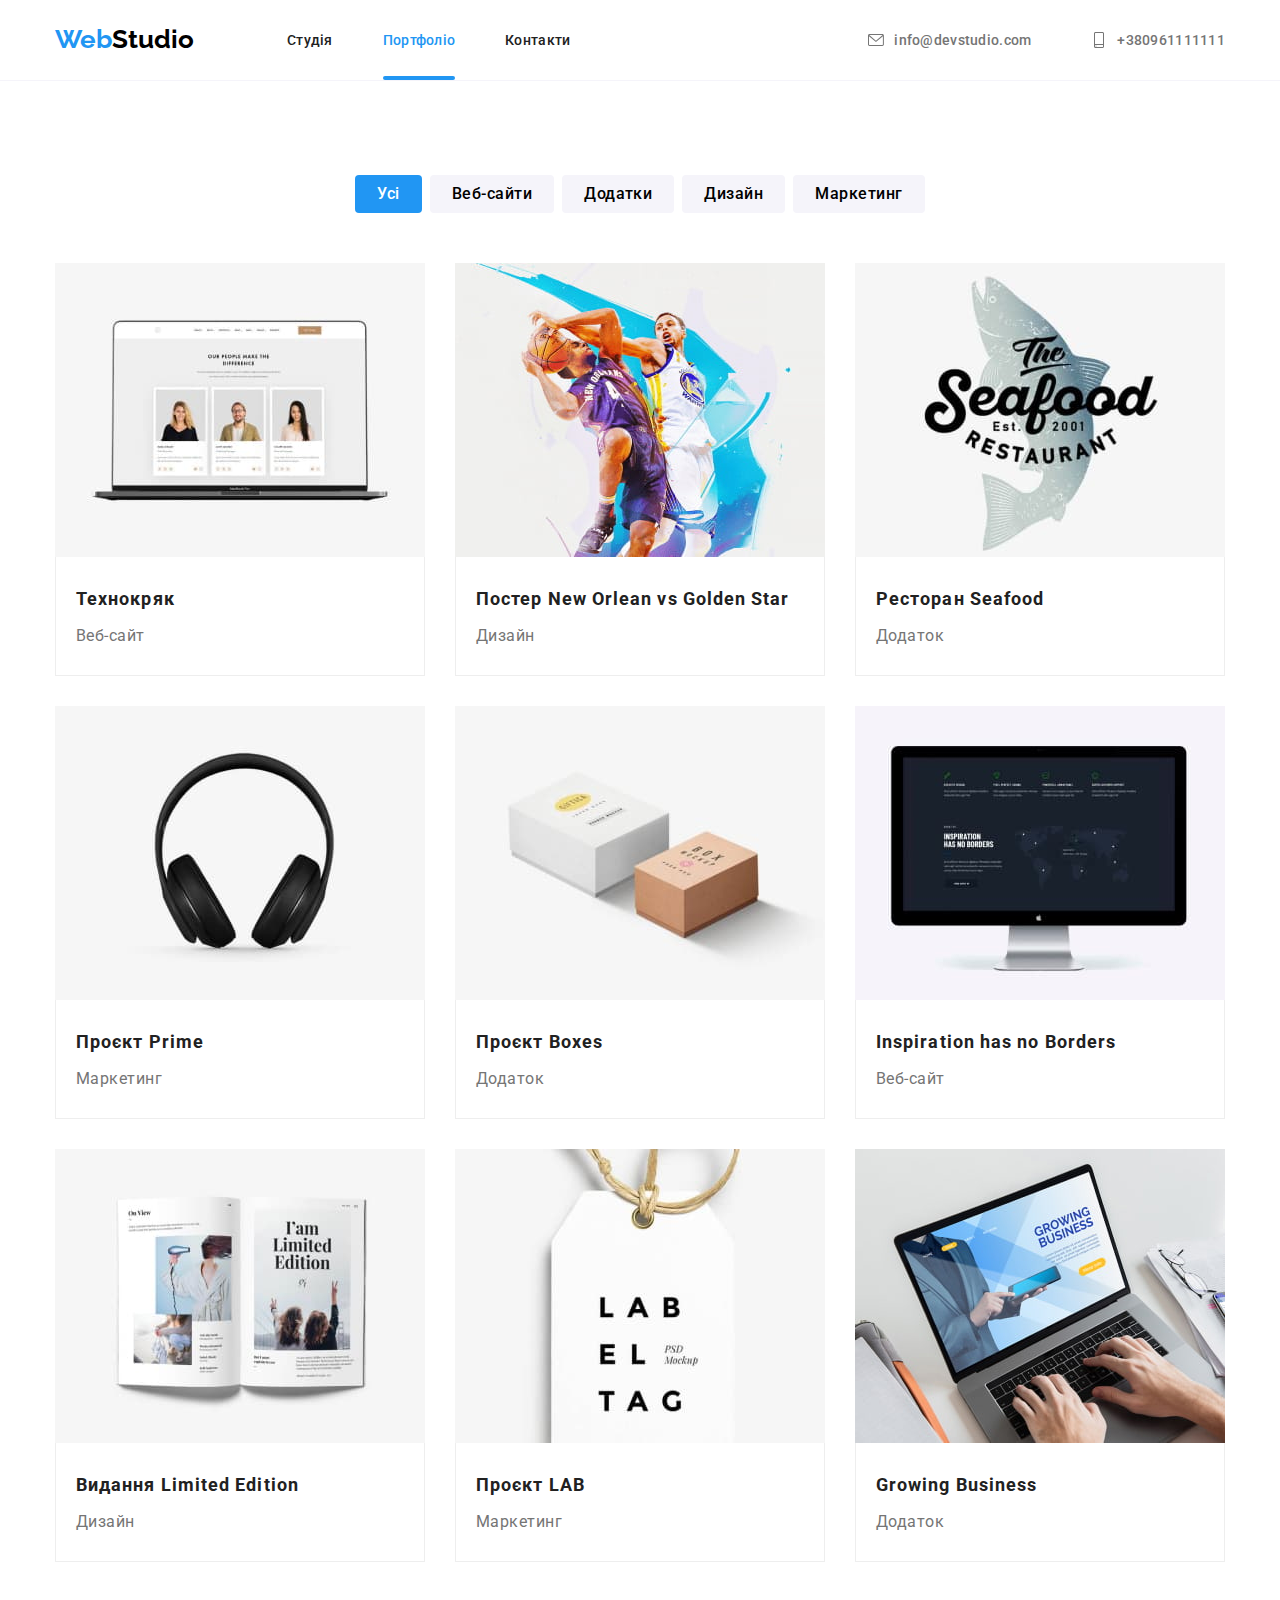
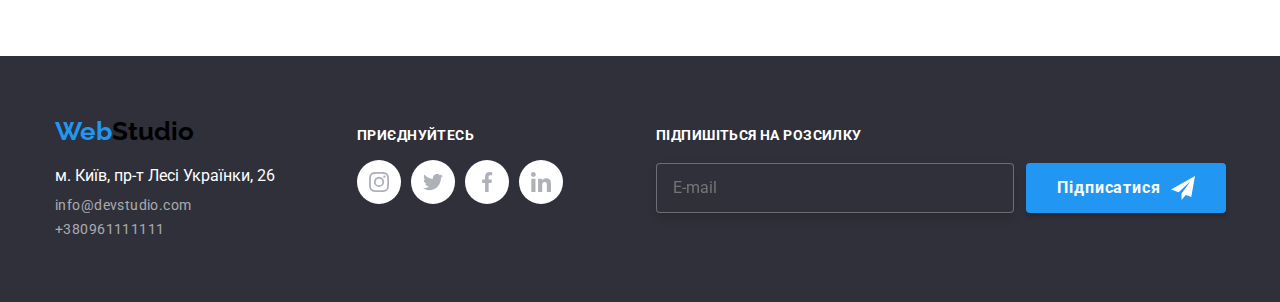
==== commit 025c85f1: "Sass" ====
--- a/portfolio.html
+++ b/portfolio.html
@@ -12,7 +12,7 @@
   <title>WebStudio</title>
   <link rel="stylesheet"
     href="https://cdnjs.cloudflare.com/ajax/libs/modern-normalize/1.1.0/modern-normalize.min.css" />
-  <link rel="stylesheet" href="./css/styles.css" />
+  <link rel="stylesheet" href="./css/main.min.css" />
 </head>
 
 <body>
@@ -21,8 +21,8 @@
         <a class="logo" href="./index.html" lang="en"><span class="header__logo--web">Web</span>Studio</a>
         <nav class="header">
           <ul class="header-list header-list__gap">
-            <li><a class="header-list__ithem header__ithem--selection" href="./index.html">Студія</a></li>
-            <li><a class="header-list__ithem" href="./portfolio.html">Портфоліо</a></li>
+            <li><a class="header-list__ithem" href="./index.html">Студія</a></li>
+            <li><a class="header-list__ithem header__ithem--selection" href="./portfolio.html">Портфоліо</a></li>
             <li><a class="header-list__ithem" href="#">Контакти</a></li>
     
           </ul>
--- a/css/main.min.css
+++ b/css/main.min.css
@@ -0,0 +1 @@
+body{font-family:"Roboto",sans-serif;background-color:var(--white-color);color:var(--text-color)}a{font-style:normal;color:var(--main-font-color);text-decoration:none}a:hover{color:var(--main-blue-color)}a:focus{color:var(--main-blue-color)}ul{list-style:none;padding-left:0;-webkit-padding-start:0;padding-inline-start:0}img{display:block}h1,h2,h3,h4,p,ul,li{margin:0}:root{--address-color: #757575;--black-color: #000;--blue-batton-hover: #0783e7;--card-border: #eeeeee;--customers-border: #afb1b8;--main-font-color: #212121;--main-blue-color: #2196f3;--nav-border: #ececec;--section-dark-bg: #2f303a;--section-light-bg: #f5f4fa;--text-color: #757575;--white-color: #fff}.features{padding:94px 0}.features__list{display:flex;gap:30px;justify-content:center}.features__list--retreat{width:270px}.features__icon{display:flex;width:270px;height:120px;background-color:var(--section-light-bg);margin-bottom:30px;justify-content:center;align-items:center}.feature__icon{width:70px;height:70px}.feature__h3{font-weight:700;font-size:14px;line-height:1.14;letter-spacing:.03em;text-transform:uppercase;color:var(--main-font-color);margin-bottom:10px}.feature__p--style{font-weight:400;font-size:14px;line-height:1.7;letter-spacing:.03em}.features-container{display:flex;width:1170px;padding:94px 0 94px 0;margin:0 auto;justify-content:center}.footer{background-color:var(--section-dark-bg);padding-top:60px;padding-bottom:60px}.footer__flex{display:flex;align-items:baseline}.footer-address{display:flex}.footer__logo--white{color:var(--white-color)}.footer__address-link--color{font-weight:400;font-size:14px;line-height:1.7;letter-spacing:.03em;color:rgba(255,255,255,.6);transition:color 250ms cubic-bezier(0.4, 0, 0.2, 1)}.footer__address{margin-top:20px;font-style:normal;color:var(--white-color)}.footer__list{margin-top:9px}.footer-icons-list{margin-left:70px}.footer-b-style{font-weight:700;font-size:14px;line-height:1.14;letter-spacing:.03em;text-transform:uppercase;color:var(--white-color);margin-bottom:20px}.social__link--color{background-color:rgba(255,255,255,.1);transition:background-color 250ms cubic-bezier(0.4, 0, 0.2, 1)}.social__icon--color{width:20px;height:20px;fill:var(--white-color)}.subsribe__form{display:flex;flex-direction:column;justify-content:center}.subscribe__lable{font-weight:700;font-size:14px;line-height:16px;letter-spacing:.03em;text-transform:uppercase;margin-right:12px;margin-bottom:20px;color:var(--white-color)}.footer__subscribe{display:flex;width:570px;height:86px;margin-left:93px;align-items:flex-end}.subscribe__input{width:358px;height:50px;border-radius:4px;padding-left:16px;background:var(--section-dark-bg);border:1px solid rgba(255,255,255,.3);filter:drop-shadow(0px 4px 4px rgba(0, 0, 0, 0.15));color:rgba(255,255,255,.6)}.subscribe__icon{width:24px;height:24px;margin-left:10px}.subscribe__text{padding-bottom:20px}.subsribe__button{display:flex;justify-content:center;align-items:center;width:200px;height:50px;font-weight:700;font-size:16px;line-height:1.88px;letter-spacing:.06em;cursor:pointer;margin-left:12px;background-color:var(--main-blue-color);box-shadow:0px 4px 4px rgba(0,0,0,.15);border-radius:4px;border:none;color:var(--white-color);fill:var(--white-color);transition:background-color 250ms cubic-bezier(0.4, 0, 0.2, 1)}.subsribe__button:hover{background-color:var(--blue-batton-hover)}.header-border{border-bottom:1px solid var(--section-light-bg)}.padding-bottom{padding-bottom:94px}.container{width:1200px;padding:0 15px;margin:0 auto}.index-h2{display:flex;font-weight:700;font-size:36px;line-height:1.16;letter-spacing:.03em;color:var(--main-font-color);justify-content:center}.header{display:flex;justify-content:center;align-items:center}.header-list{display:flex;align-items:center}.header-list__gap{gap:50px}.logo{display:block;font-family:"Raleway";font-weight:700;font-size:26px;line-height:1.2;color:var(--black-color);margin-right:93px}.header__logo:hover{color:var(--black-color)}.header__logo:focus{color:var(--black-color)}.header__logo--web{font-family:"Raleway";font-weight:700;font-size:26px;line-height:1.2;color:var(--main-blue-color)}.header-list__ithem{display:block;font-weight:500;font-size:14px;line-height:1.15;letter-spacing:.02em;padding-top:32px;color:var(--main-font-color);transition:color 250ms cubic-bezier(0.4, 0, 0.2, 1)}.header-list__ithem::after{display:block;opacity:0;width:100%;height:4px;background-color:var(--main-blue-color);margin-top:28px;content:"";transition:opacity 250ms cubic-bezier(0.4, 0, 0.2, 1);border-radius:2px}.header__ithem--selection{color:var(--main-blue-color)}.header__ithem--selection::after{display:block;opacity:1;width:100%;height:4px;background-color:var(--main-blue-color);margin-top:28px;content:"";border-radius:2px}.address-list__icon{fill:var(--text-color);width:16px;height:16px;margin:auto 10px;transition:fill 250ms cubic-bezier(0.4, 0, 0.2, 1)}.adress-list__ithem{align-items:center;justify-content:center}.address-list__link{display:flex;font-weight:500;font-size:14px;line-height:1.15;letter-spacing:.02em;color:var(--address-color);transition:color 250ms cubic-bezier(0.4, 0, 0.2, 1)}.adress-list{gap:50px;margin-left:auto}.address-list__link:hover{color:var(--main-blue-color)}.address-list__link:hover::after{color:var(--address-color)}.address-list__link:hover .address-list__icon{fill:var(--main-blue-color)}.address-list__link:focus .address-list__icon{fill:var(--main-blue-color)}.address-list__link:focus{color:var(--main-blue-color)}.hero{display:flex;max-width:1600px;background-color:var(--section-dark-bg);background-image:linear-gradient(rgba(47, 48, 58, 0.4), rgba(47, 48, 58, 0.4)),url(../images/hero.jpg);padding:200px 0;background-repeat:no-repeat;background-position:50% 50%;text-align:center;margin:0 auto;justify-content:center;align-items:center}.hero__text{font-weight:900;font-size:44px;line-height:1.36;letter-spacing:.06em;text-transform:uppercase;margin:0 auto;margin-bottom:30px;max-width:696px;color:var(--white-color)}.hero__batton{cursor:pointer;font-weight:700;font-size:16px;line-height:1.87;letter-spacing:.06em;color:var(--white-color);background-color:var(--main-blue-color);padding:10px 32px;border-radius:4px;border:none;transition:background-color 250ms cubic-bezier(0.4, 0, 0.2, 1)}.hero__batton:hover{background-color:var(--blue-batton-hover)}.hero__batton:focus{background-color:var(--blue-batton-hover)}.backdrop{position:fixed;top:0;left:0;width:100%;height:100%;z-index:2;background-color:rgba(0,0,0,.5);transition:opacity 250ms cubic-bezier(0.4, 0, 0.2, 1),visibility 250ms cubic-bezier(0.4, 0, 0.2, 1)}.backdrop.is-hidden{visibility:hidden;opacity:0;pointer-events:none}.modal{position:absolute;width:528px;height:581px;left:50%;top:50%;transform:translate(-50%, -50%);background-color:var(--white-color);box-shadow:0px 1px 3px rgba(0,0,0,.12),0px 1px 1px rgba(0,0,0,.14),0px 2px 1px rgba(0,0,0,.2);border-radius:4px}.modal__form{display:flex;flex-direction:column;align-items:flex-start;padding-top:40px;padding-left:40px;padding-right:40px;padding-bottom:40px}.close-btn{position:fixed;display:flex;align-items:center;justify-content:center;top:10px;right:10px;width:30px;height:30px;z-index:3;border:1px solid rgba(0,0,0,.1);border-radius:50%;background-color:var(--white-color)}.close-btn__modal{width:18px;height:18px;background-color:var(--white-color);cursor:pointer;transition:fill 250ms cubic-bezier(0.4, 0, 0.2, 1)}.close-btn__modal:hover{fill:var(--blue-batton-hover)}.modal__input-field{width:448px;height:40px;padding-left:40px;border:1px solid rgba(33,33,33,.2);border-radius:4px}.modal__input-field:focus{outline:none;border-color:var(--main-blue-color)}.modal__title{font-weight:700;font-size:20px;line-height:1.15;margin-left:auto;margin-right:auto;letter-spacing:.03em;color:var(--black-color)}.modal__person-name{margin-top:12px;position:relative}.modal__icon-person{position:absolute;margin-top:11px;margin-left:12px;width:18px;height:18px}.modal__name--action:focus-within .modal__icon-person{fill:var(--main-blue-color)}.modal__person-tel{margin-top:10px;position:relative}.modal__icon-tel{position:absolute;margin-top:11px;margin-left:12px;width:18px;height:18px}.modal__tel--action:focus-within .modal__icon-tel{fill:var(--main-blue-color)}.modal__person-email{margin-top:10px;position:relative}.modal__icon-mail{position:absolute;margin-top:11px;margin-left:12px;width:18px;height:18px}.modal__mail--action:focus-within .modal__icon-mail{fill:var(--main-blue-color)}.coment-text-field{width:448px;height:120px;resize:none;border:1px solid rgba(33,33,33,.2);border-radius:4px;font-weight:400;font-size:12px;line-height:1.16;letter-spacing:.01em;color:var(--black-color);padding:16px 12px}.coment-text-field:focus{outline:none;border-color:var(--main-blue-color)}.modal__person-comment{margin-top:10px}.modal__lable{font-weight:400;font-size:12px;line-height:1.16;letter-spacing:.01em;color:var(--address-color);margin-bottom:4px}.modal__chekbox{-webkit-appearance:none;-moz-appearance:none;appearance:none}.modal__chekbox-lable{position:relative;margin-top:20px;padding-left:23px;margin-bottom:30px;cursor:pointer}.modal__chekbox-lable::before{position:absolute;top:0;left:0;width:16px;height:15px;border:1px solid var(--customers-border);border-radius:2px;content:""}.modal__chekbox-lable::after{position:absolute;top:0;left:0;width:16px;height:15px;background-image:url("../images/icon-check.svg");content:"";opacity:0;transition:opacity 250ms cubic-bezier(0.4, 0, 0.2, 1)}.modal__chekbox:checked+.modal__chekbox-lable::after{opacity:1}.modal__chekbox:focus+.modal__chekbox-lable::before{position:absolute;top:0;left:0;width:16px;height:15px;border:1px solid var(--main-blue-color);border-radius:2px;content:""}.visually-hidden{position:absolute;white-space:nowrap;height:1px;width:1px;overflow:hidden;border:0;padding:0;clip:rect(0 0 0 0);-webkit-clip-path:inset(50%);clip-path:inset(50%);margin:-1px}.modal__chekbox-text{-webkit-text-decoration-line:underline;text-decoration-line:underline;color:var(--main-blue-color)}.modal-send-button{width:200px;height:50px;left:700px;top:712px;margin-left:124px;margin-right:124px;border:none;background:var(--main-blue-color);box-shadow:0px 4px 4px rgba(0,0,0,.15);border-radius:4px;cursor:pointer;font-weight:700;font-size:16px;line-height:1.88px;display:flex;align-items:center;justify-content:center;text-align:center;letter-spacing:.06em;transition:background-color 250ms cubic-bezier(0.4, 0, 0.2, 1);color:var(--white-color)}.modal-send-button:hover{background-color:var(--blue-batton-hover)}.our-team{padding:94px 0;background-color:var(--section-light-bg);margin:0 auto}.our-team-container{width:1200px;padding:94px 15px;margin:auto;text-align:center;justify-content:center}.our-team__list{display:flex;gap:30px;margin-top:50px;justify-content:center}.our-team__card{background-color:var(--white-color);text-align:center;box-shadow:0px 1px 3px rgba(0,0,0,.12),0px 1px 1px rgba(0,0,0,.14),0px 2px 1px rgba(0,0,0,.2);border-radius:0px 0px 4px 4px}.our-team__description{padding:30px 0}.our-team__h3--style{font-weight:500;font-size:16px;line-height:1.19;letter-spacing:.03em;color:var(--main-font-color);margin-bottom:10px}.our-team__p--style{font-weight:400;font-size:16px;line-height:1.19;letter-spacing:.03em;letter-spacing:.03em}.social{display:flex;justify-content:center;gap:10px;margin-top:16px}.social__link{width:44px;height:44px;display:flex;align-items:center;justify-content:center;background-color:var(--white-color);border-radius:50%;transition:background-color 250ms cubic-bezier(0.4, 0, 0.2, 1)}.social__link:hover{background-color:var(--main-blue-color)}.social__link:focus{background-color:var(--main-blue-color);outline:none}.social__link:hover .social__icon{fill:var(--white-color)}.social__link:focus .social__icon{fill:var(--white-color);outline:none}.social__icon{width:20px;height:20px;fill:var(--customers-border);transition:fill 250ms cubic-bezier(0.4, 0, 0.2, 1)}.portfolio{padding-top:94px;padding-bottom:94px}.filter-list{display:flex;justify-content:center;gap:8px}.filter-list__button{font-weight:500;font-size:16px;line-height:1.62;letter-spacing:.03em;border-radius:4px;padding:6px 22px;border:0;background-color:var(--section-light-bg);transition:background-color 250ms cubic-bezier(0.4, 0, 0.2, 1),box-shadow 250ms cubic-bezier(0.4, 0, 0.2, 1),fill 250ms cubic-bezier(0.4, 0, 0.2, 1)}.filter-list__button:hover{color:var(--white-color);background-color:var(--main-blue-color);box-shadow:0px 3px 1px rgba(0,0,0,.1),0px 1px 2px rgba(0,0,0,.08),0px 2px 2px rgba(0,0,0,.12)}.filter-list__button:focus{color:var(--white-color);background-color:var(--main-blue-color);box-shadow:0px 3px 1px rgba(0,0,0,.1),0px 1px 2px rgba(0,0,0,.08),0px 2px 2px rgba(0,0,0,.12);outline:none}.filter-list__button--selected{color:var(--white-color);background-color:var(--main-blue-color)}.filter-list__button--selected:hover{box-shadow:none}.filter-list__button--selected:focus{box-shadow:none;outline:none}.portfolio__list{display:flex;flex-wrap:wrap;margin-top:50px;gap:30px}.portfolio__link{width:370px;background-color:var(--white-color);transition:box-shadow 250ms cubic-bezier(0.4, 0, 0.2, 1)}.card__img{width:100%}.card__description{background-color:var(--white-color);padding:24px 20px;border-left:1px solid var(--card-border);border-right:1px solid var(--card-border);border-bottom:1px solid var(--card-border)}.card__content{position:relative;overflow:hidden}.card__h3{font-weight:700;font-size:18px;line-height:2;letter-spacing:.06em;color:var(--main-font-color)}.card__p{font-size:16px;line-height:1.87;letter-spacing:.03em;color:var(--address-color);margin-top:4px}.site__description{position:absolute;z-index:0;height:100%;top:0;left:0;width:370px;background-color:rgba(33,150,243,.9);padding:63px 24px;transform:translateY(100%);color:var(--white-color);font-size:18px;line-height:1.56;letter-spacing:.03em;transition:transform 250ms cubic-bezier(0.4, 0, 0.2, 1)}.portfolio__card:focus .site__description{transform:translateY(0)}.portfolio__card:hover .site__description{transform:translateY(0)}.portfolio__card:hover{box-shadow:0px 3px 1px rgba(0,0,0,.1),0px 1px 2px rgba(0,0,0,.08),0px 2px 2px rgba(0,0,0,.12)}.portfolio__card:focus{box-shadow:0px 3px 1px rgba(0,0,0,.1),0px 1px 2px rgba(0,0,0,.08),0px 2px 2px rgba(0,0,0,.12)}.customers{padding-top:94px;padding-bottom:94px}.customers__list{display:flex;justify-content:center;gap:30px;margin-top:50px}.customer__link{width:170px;height:92px;display:flex;align-items:center;justify-content:center;border:1px solid var(--customers-border);border-radius:4px;transition:border-color 250ms cubic-bezier(0.4, 0, 0.2, 1)}.customer__logo{width:106px;height:60px;fill:var(--customers-border);transition:fill 250ms cubic-bezier(0.4, 0, 0.2, 1)}.customer__link:hover{border-color:var(--main-blue-color)}.customer__link:hover .customer__logo{fill:var(--main-blue-color)}.customer__link:focus{border-color:var(--main-blue-color);outline:none}.customer__link:focus .customer__logo{fill:var(--main-blue-color)}.wdwd__list{display:flex;margin-top:50px;gap:30px;justify-content:center}.wdwd__position{position:relative}.wdwd__description{position:absolute;z-index:1;height:70px;bottom:0%;left:0;width:370px;background:rgba(47,48,58,.8);padding-top:27px;padding-bottom:27px;color:var(--white-color);transition:transform 250ms cubic-bezier(0.4, 0, 0.2, 1);text-align:center;font-weight:700;font-size:14px;line-height:1.14;letter-spacing:.03em;text-transform:uppercase}/*# sourceMappingURL=main.min.css.map */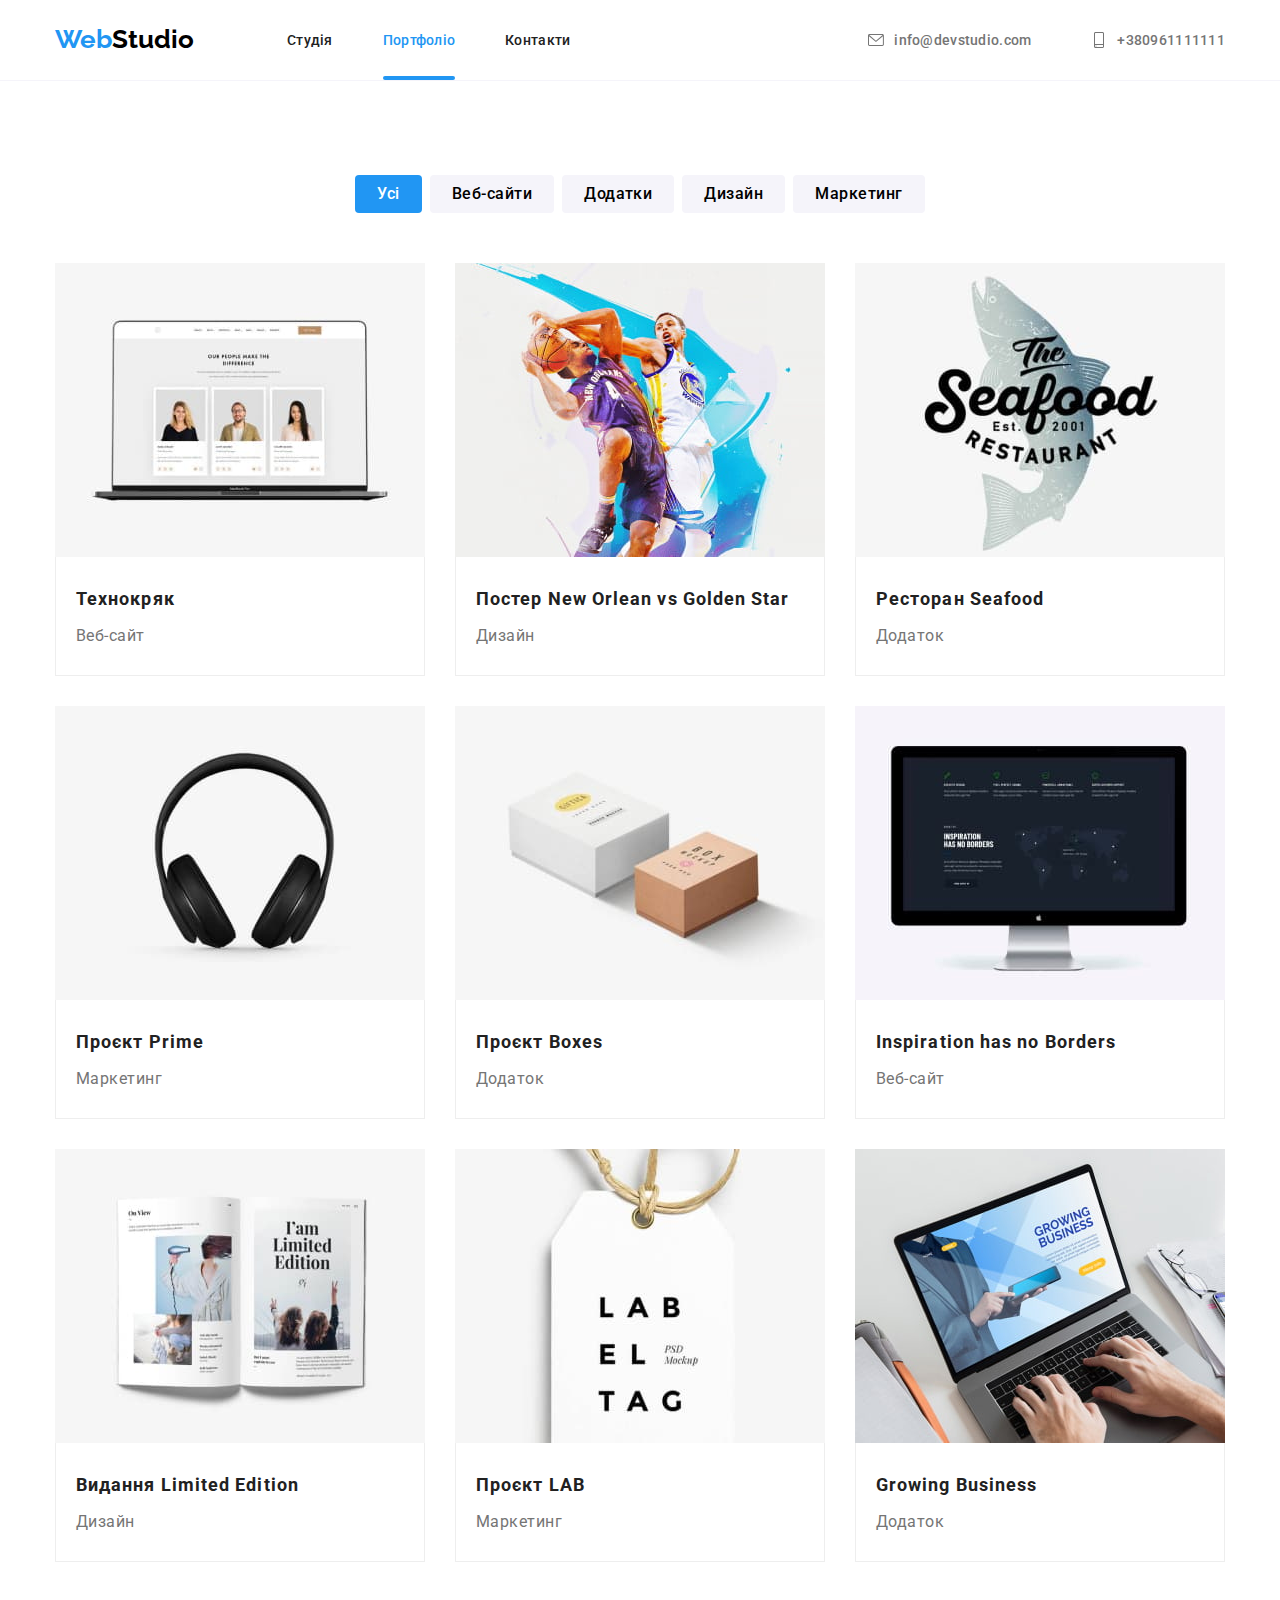
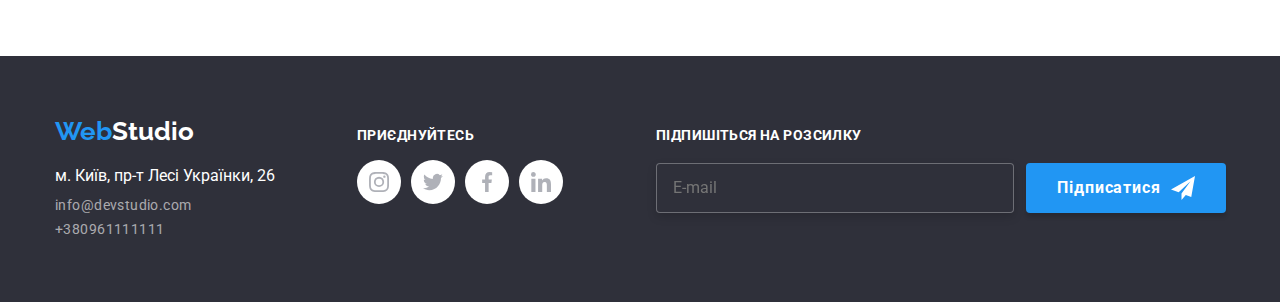
==== commit 799134f9: "BEM SASS" ====
--- a/portfolio.html
+++ b/portfolio.html
@@ -233,7 +233,7 @@
     <div class="footer-icons-list">
       <b class="footer-b-style">приєднуйтесь</b>
       <ul class="social">
-        <li><a class="social__link social__link--color" href="#">
+        <li><a class="social__link " href="#">
             <svg class="social__icon social__icon--color">
               <use href="./images/icons.svg#icon-instagram"></use>
             </svg></a></li>
--- a/css/main.min.css
+++ b/css/main.min.css
@@ -1 +1 @@
-body{font-family:"Roboto",sans-serif;background-color:var(--white-color);color:var(--text-color)}a{font-style:normal;color:var(--main-font-color);text-decoration:none}a:hover{color:var(--main-blue-color)}a:focus{color:var(--main-blue-color)}ul{list-style:none;padding-left:0;-webkit-padding-start:0;padding-inline-start:0}img{display:block}h1,h2,h3,h4,p,ul,li{margin:0}:root{--address-color: #757575;--black-color: #000;--blue-batton-hover: #0783e7;--card-border: #eeeeee;--customers-border: #afb1b8;--main-font-color: #212121;--main-blue-color: #2196f3;--nav-border: #ececec;--section-dark-bg: #2f303a;--section-light-bg: #f5f4fa;--text-color: #757575;--white-color: #fff}.features{padding:94px 0}.features__list{display:flex;gap:30px;justify-content:center}.features__list--retreat{width:270px}.features__icon{display:flex;width:270px;height:120px;background-color:var(--section-light-bg);margin-bottom:30px;justify-content:center;align-items:center}.feature__icon{width:70px;height:70px}.feature__h3{font-weight:700;font-size:14px;line-height:1.14;letter-spacing:.03em;text-transform:uppercase;color:var(--main-font-color);margin-bottom:10px}.feature__p--style{font-weight:400;font-size:14px;line-height:1.7;letter-spacing:.03em}.features-container{display:flex;width:1170px;padding:94px 0 94px 0;margin:0 auto;justify-content:center}.footer{background-color:var(--section-dark-bg);padding-top:60px;padding-bottom:60px}.footer__flex{display:flex;align-items:baseline}.footer-address{display:flex}.footer__logo--white{color:var(--white-color)}.footer__address-link--color{font-weight:400;font-size:14px;line-height:1.7;letter-spacing:.03em;color:rgba(255,255,255,.6);transition:color 250ms cubic-bezier(0.4, 0, 0.2, 1)}.footer__address{margin-top:20px;font-style:normal;color:var(--white-color)}.footer__list{margin-top:9px}.footer-icons-list{margin-left:70px}.footer-b-style{font-weight:700;font-size:14px;line-height:1.14;letter-spacing:.03em;text-transform:uppercase;color:var(--white-color);margin-bottom:20px}.social__link--color{background-color:rgba(255,255,255,.1);transition:background-color 250ms cubic-bezier(0.4, 0, 0.2, 1)}.social__icon--color{width:20px;height:20px;fill:var(--white-color)}.subsribe__form{display:flex;flex-direction:column;justify-content:center}.subscribe__lable{font-weight:700;font-size:14px;line-height:16px;letter-spacing:.03em;text-transform:uppercase;margin-right:12px;margin-bottom:20px;color:var(--white-color)}.footer__subscribe{display:flex;width:570px;height:86px;margin-left:93px;align-items:flex-end}.subscribe__input{width:358px;height:50px;border-radius:4px;padding-left:16px;background:var(--section-dark-bg);border:1px solid rgba(255,255,255,.3);filter:drop-shadow(0px 4px 4px rgba(0, 0, 0, 0.15));color:rgba(255,255,255,.6)}.subscribe__icon{width:24px;height:24px;margin-left:10px}.subscribe__text{padding-bottom:20px}.subsribe__button{display:flex;justify-content:center;align-items:center;width:200px;height:50px;font-weight:700;font-size:16px;line-height:1.88px;letter-spacing:.06em;cursor:pointer;margin-left:12px;background-color:var(--main-blue-color);box-shadow:0px 4px 4px rgba(0,0,0,.15);border-radius:4px;border:none;color:var(--white-color);fill:var(--white-color);transition:background-color 250ms cubic-bezier(0.4, 0, 0.2, 1)}.subsribe__button:hover{background-color:var(--blue-batton-hover)}.header-border{border-bottom:1px solid var(--section-light-bg)}.padding-bottom{padding-bottom:94px}.container{width:1200px;padding:0 15px;margin:0 auto}.index-h2{display:flex;font-weight:700;font-size:36px;line-height:1.16;letter-spacing:.03em;color:var(--main-font-color);justify-content:center}.header{display:flex;justify-content:center;align-items:center}.header-list{display:flex;align-items:center}.header-list__gap{gap:50px}.logo{display:block;font-family:"Raleway";font-weight:700;font-size:26px;line-height:1.2;color:var(--black-color);margin-right:93px}.header__logo:hover{color:var(--black-color)}.header__logo:focus{color:var(--black-color)}.header__logo--web{font-family:"Raleway";font-weight:700;font-size:26px;line-height:1.2;color:var(--main-blue-color)}.header-list__ithem{display:block;font-weight:500;font-size:14px;line-height:1.15;letter-spacing:.02em;padding-top:32px;color:var(--main-font-color);transition:color 250ms cubic-bezier(0.4, 0, 0.2, 1)}.header-list__ithem::after{display:block;opacity:0;width:100%;height:4px;background-color:var(--main-blue-color);margin-top:28px;content:"";transition:opacity 250ms cubic-bezier(0.4, 0, 0.2, 1);border-radius:2px}.header__ithem--selection{color:var(--main-blue-color)}.header__ithem--selection::after{display:block;opacity:1;width:100%;height:4px;background-color:var(--main-blue-color);margin-top:28px;content:"";border-radius:2px}.address-list__icon{fill:var(--text-color);width:16px;height:16px;margin:auto 10px;transition:fill 250ms cubic-bezier(0.4, 0, 0.2, 1)}.adress-list__ithem{align-items:center;justify-content:center}.address-list__link{display:flex;font-weight:500;font-size:14px;line-height:1.15;letter-spacing:.02em;color:var(--address-color);transition:color 250ms cubic-bezier(0.4, 0, 0.2, 1)}.adress-list{gap:50px;margin-left:auto}.address-list__link:hover{color:var(--main-blue-color)}.address-list__link:hover::after{color:var(--address-color)}.address-list__link:hover .address-list__icon{fill:var(--main-blue-color)}.address-list__link:focus .address-list__icon{fill:var(--main-blue-color)}.address-list__link:focus{color:var(--main-blue-color)}.hero{display:flex;max-width:1600px;background-color:var(--section-dark-bg);background-image:linear-gradient(rgba(47, 48, 58, 0.4), rgba(47, 48, 58, 0.4)),url(../images/hero.jpg);padding:200px 0;background-repeat:no-repeat;background-position:50% 50%;text-align:center;margin:0 auto;justify-content:center;align-items:center}.hero__text{font-weight:900;font-size:44px;line-height:1.36;letter-spacing:.06em;text-transform:uppercase;margin:0 auto;margin-bottom:30px;max-width:696px;color:var(--white-color)}.hero__batton{cursor:pointer;font-weight:700;font-size:16px;line-height:1.87;letter-spacing:.06em;color:var(--white-color);background-color:var(--main-blue-color);padding:10px 32px;border-radius:4px;border:none;transition:background-color 250ms cubic-bezier(0.4, 0, 0.2, 1)}.hero__batton:hover{background-color:var(--blue-batton-hover)}.hero__batton:focus{background-color:var(--blue-batton-hover)}.backdrop{position:fixed;top:0;left:0;width:100%;height:100%;z-index:2;background-color:rgba(0,0,0,.5);transition:opacity 250ms cubic-bezier(0.4, 0, 0.2, 1),visibility 250ms cubic-bezier(0.4, 0, 0.2, 1)}.backdrop.is-hidden{visibility:hidden;opacity:0;pointer-events:none}.modal{position:absolute;width:528px;height:581px;left:50%;top:50%;transform:translate(-50%, -50%);background-color:var(--white-color);box-shadow:0px 1px 3px rgba(0,0,0,.12),0px 1px 1px rgba(0,0,0,.14),0px 2px 1px rgba(0,0,0,.2);border-radius:4px}.modal__form{display:flex;flex-direction:column;align-items:flex-start;padding-top:40px;padding-left:40px;padding-right:40px;padding-bottom:40px}.close-btn{position:fixed;display:flex;align-items:center;justify-content:center;top:10px;right:10px;width:30px;height:30px;z-index:3;border:1px solid rgba(0,0,0,.1);border-radius:50%;background-color:var(--white-color)}.close-btn__modal{width:18px;height:18px;background-color:var(--white-color);cursor:pointer;transition:fill 250ms cubic-bezier(0.4, 0, 0.2, 1)}.close-btn__modal:hover{fill:var(--blue-batton-hover)}.modal__input-field{width:448px;height:40px;padding-left:40px;border:1px solid rgba(33,33,33,.2);border-radius:4px}.modal__input-field:focus{outline:none;border-color:var(--main-blue-color)}.modal__title{font-weight:700;font-size:20px;line-height:1.15;margin-left:auto;margin-right:auto;letter-spacing:.03em;color:var(--black-color)}.modal__person-name{margin-top:12px;position:relative}.modal__icon-person{position:absolute;margin-top:11px;margin-left:12px;width:18px;height:18px}.modal__name--action:focus-within .modal__icon-person{fill:var(--main-blue-color)}.modal__person-tel{margin-top:10px;position:relative}.modal__icon-tel{position:absolute;margin-top:11px;margin-left:12px;width:18px;height:18px}.modal__tel--action:focus-within .modal__icon-tel{fill:var(--main-blue-color)}.modal__person-email{margin-top:10px;position:relative}.modal__icon-mail{position:absolute;margin-top:11px;margin-left:12px;width:18px;height:18px}.modal__mail--action:focus-within .modal__icon-mail{fill:var(--main-blue-color)}.coment-text-field{width:448px;height:120px;resize:none;border:1px solid rgba(33,33,33,.2);border-radius:4px;font-weight:400;font-size:12px;line-height:1.16;letter-spacing:.01em;color:var(--black-color);padding:16px 12px}.coment-text-field:focus{outline:none;border-color:var(--main-blue-color)}.modal__person-comment{margin-top:10px}.modal__lable{font-weight:400;font-size:12px;line-height:1.16;letter-spacing:.01em;color:var(--address-color);margin-bottom:4px}.modal__chekbox{-webkit-appearance:none;-moz-appearance:none;appearance:none}.modal__chekbox-lable{position:relative;margin-top:20px;padding-left:23px;margin-bottom:30px;cursor:pointer}.modal__chekbox-lable::before{position:absolute;top:0;left:0;width:16px;height:15px;border:1px solid var(--customers-border);border-radius:2px;content:""}.modal__chekbox-lable::after{position:absolute;top:0;left:0;width:16px;height:15px;background-image:url("../images/icon-check.svg");content:"";opacity:0;transition:opacity 250ms cubic-bezier(0.4, 0, 0.2, 1)}.modal__chekbox:checked+.modal__chekbox-lable::after{opacity:1}.modal__chekbox:focus+.modal__chekbox-lable::before{position:absolute;top:0;left:0;width:16px;height:15px;border:1px solid var(--main-blue-color);border-radius:2px;content:""}.visually-hidden{position:absolute;white-space:nowrap;height:1px;width:1px;overflow:hidden;border:0;padding:0;clip:rect(0 0 0 0);-webkit-clip-path:inset(50%);clip-path:inset(50%);margin:-1px}.modal__chekbox-text{-webkit-text-decoration-line:underline;text-decoration-line:underline;color:var(--main-blue-color)}.modal-send-button{width:200px;height:50px;left:700px;top:712px;margin-left:124px;margin-right:124px;border:none;background:var(--main-blue-color);box-shadow:0px 4px 4px rgba(0,0,0,.15);border-radius:4px;cursor:pointer;font-weight:700;font-size:16px;line-height:1.88px;display:flex;align-items:center;justify-content:center;text-align:center;letter-spacing:.06em;transition:background-color 250ms cubic-bezier(0.4, 0, 0.2, 1);color:var(--white-color)}.modal-send-button:hover{background-color:var(--blue-batton-hover)}.our-team{padding:94px 0;background-color:var(--section-light-bg);margin:0 auto}.our-team-container{width:1200px;padding:94px 15px;margin:auto;text-align:center;justify-content:center}.our-team__list{display:flex;gap:30px;margin-top:50px;justify-content:center}.our-team__card{background-color:var(--white-color);text-align:center;box-shadow:0px 1px 3px rgba(0,0,0,.12),0px 1px 1px rgba(0,0,0,.14),0px 2px 1px rgba(0,0,0,.2);border-radius:0px 0px 4px 4px}.our-team__description{padding:30px 0}.our-team__h3--style{font-weight:500;font-size:16px;line-height:1.19;letter-spacing:.03em;color:var(--main-font-color);margin-bottom:10px}.our-team__p--style{font-weight:400;font-size:16px;line-height:1.19;letter-spacing:.03em;letter-spacing:.03em}.social{display:flex;justify-content:center;gap:10px;margin-top:16px}.social__link{width:44px;height:44px;display:flex;align-items:center;justify-content:center;background-color:var(--white-color);border-radius:50%;transition:background-color 250ms cubic-bezier(0.4, 0, 0.2, 1)}.social__link:hover{background-color:var(--main-blue-color)}.social__link:focus{background-color:var(--main-blue-color);outline:none}.social__link:hover .social__icon{fill:var(--white-color)}.social__link:focus .social__icon{fill:var(--white-color);outline:none}.social__icon{width:20px;height:20px;fill:var(--customers-border);transition:fill 250ms cubic-bezier(0.4, 0, 0.2, 1)}.portfolio{padding-top:94px;padding-bottom:94px}.filter-list{display:flex;justify-content:center;gap:8px}.filter-list__button{font-weight:500;font-size:16px;line-height:1.62;letter-spacing:.03em;border-radius:4px;padding:6px 22px;border:0;background-color:var(--section-light-bg);transition:background-color 250ms cubic-bezier(0.4, 0, 0.2, 1),box-shadow 250ms cubic-bezier(0.4, 0, 0.2, 1),fill 250ms cubic-bezier(0.4, 0, 0.2, 1)}.filter-list__button:hover{color:var(--white-color);background-color:var(--main-blue-color);box-shadow:0px 3px 1px rgba(0,0,0,.1),0px 1px 2px rgba(0,0,0,.08),0px 2px 2px rgba(0,0,0,.12)}.filter-list__button:focus{color:var(--white-color);background-color:var(--main-blue-color);box-shadow:0px 3px 1px rgba(0,0,0,.1),0px 1px 2px rgba(0,0,0,.08),0px 2px 2px rgba(0,0,0,.12);outline:none}.filter-list__button--selected{color:var(--white-color);background-color:var(--main-blue-color)}.filter-list__button--selected:hover{box-shadow:none}.filter-list__button--selected:focus{box-shadow:none;outline:none}.portfolio__list{display:flex;flex-wrap:wrap;margin-top:50px;gap:30px}.portfolio__link{width:370px;background-color:var(--white-color);transition:box-shadow 250ms cubic-bezier(0.4, 0, 0.2, 1)}.card__img{width:100%}.card__description{background-color:var(--white-color);padding:24px 20px;border-left:1px solid var(--card-border);border-right:1px solid var(--card-border);border-bottom:1px solid var(--card-border)}.card__content{position:relative;overflow:hidden}.card__h3{font-weight:700;font-size:18px;line-height:2;letter-spacing:.06em;color:var(--main-font-color)}.card__p{font-size:16px;line-height:1.87;letter-spacing:.03em;color:var(--address-color);margin-top:4px}.site__description{position:absolute;z-index:0;height:100%;top:0;left:0;width:370px;background-color:rgba(33,150,243,.9);padding:63px 24px;transform:translateY(100%);color:var(--white-color);font-size:18px;line-height:1.56;letter-spacing:.03em;transition:transform 250ms cubic-bezier(0.4, 0, 0.2, 1)}.portfolio__card:focus .site__description{transform:translateY(0)}.portfolio__card:hover .site__description{transform:translateY(0)}.portfolio__card:hover{box-shadow:0px 3px 1px rgba(0,0,0,.1),0px 1px 2px rgba(0,0,0,.08),0px 2px 2px rgba(0,0,0,.12)}.portfolio__card:focus{box-shadow:0px 3px 1px rgba(0,0,0,.1),0px 1px 2px rgba(0,0,0,.08),0px 2px 2px rgba(0,0,0,.12)}.customers{padding-top:94px;padding-bottom:94px}.customers__list{display:flex;justify-content:center;gap:30px;margin-top:50px}.customer__link{width:170px;height:92px;display:flex;align-items:center;justify-content:center;border:1px solid var(--customers-border);border-radius:4px;transition:border-color 250ms cubic-bezier(0.4, 0, 0.2, 1)}.customer__logo{width:106px;height:60px;fill:var(--customers-border);transition:fill 250ms cubic-bezier(0.4, 0, 0.2, 1)}.customer__link:hover{border-color:var(--main-blue-color)}.customer__link:hover .customer__logo{fill:var(--main-blue-color)}.customer__link:focus{border-color:var(--main-blue-color);outline:none}.customer__link:focus .customer__logo{fill:var(--main-blue-color)}.wdwd__list{display:flex;margin-top:50px;gap:30px;justify-content:center}.wdwd__position{position:relative}.wdwd__description{position:absolute;z-index:1;height:70px;bottom:0%;left:0;width:370px;background:rgba(47,48,58,.8);padding-top:27px;padding-bottom:27px;color:var(--white-color);transition:transform 250ms cubic-bezier(0.4, 0, 0.2, 1);text-align:center;font-weight:700;font-size:14px;line-height:1.14;letter-spacing:.03em;text-transform:uppercase}/*# sourceMappingURL=main.min.css.map */+:root{--address-color: #757575;--black-color: #000;--blue-batton-hover: #0783e7;--card-border: #eeeeee;--customers-border: #afb1b8;--main-font-color: #212121;--main-blue-color: #2196f3;--nav-border: #ececec;--section-dark-bg: #2f303a;--section-light-bg: #f5f4fa;--text-color: #757575;--white-color: #fff}body{font-family:"Roboto",sans-serif;background-color:var(--white-color);color:var(--text-color)}a{font-style:normal;color:var(--main-font-color);text-decoration:none}a:hover{color:var(--main-blue-color)}a:focus{color:var(--main-blue-color)}ul{list-style:none;padding-left:0;-webkit-padding-start:0;padding-inline-start:0}img{display:block}h1,h2,h3,h4,p,ul,li{margin:0}.features{padding:94px 0}.features__list{display:flex;gap:30px;justify-content:center}.features__list--retreat{width:270px}.features__icon{display:flex;width:270px;height:120px;background-color:var(--section-light-bg);margin-bottom:30px;justify-content:center;align-items:center}.feature__icon{width:70px;height:70px}.feature__h3{font-weight:700;font-size:14px;line-height:1.14;letter-spacing:.03em;text-transform:uppercase;color:var(--main-font-color);margin-bottom:10px}.feature__p--style{font-weight:400;font-size:14px;line-height:1.7;letter-spacing:.03em}.features-container{display:flex;width:1170px;padding:94px 0 94px 0;margin:0 auto;justify-content:center}.header-border{border-bottom:1px solid var(--section-light-bg)}.padding-bottom{padding-bottom:94px}.container{width:1200px;padding:0 15px;margin:0 auto}.index-h2{display:flex;font-weight:700;font-size:36px;line-height:1.16;letter-spacing:.03em;color:var(--main-font-color);justify-content:center}.header{display:flex;justify-content:center;align-items:center}.header-list{display:flex;align-items:center}.header-list__gap{gap:50px}.logo{display:block;font-family:"Raleway";font-weight:700;font-size:26px;line-height:1.2;color:var(--black-color);margin-right:93px}.header__logo:hover{color:var(--black-color)}.header__logo:focus{color:var(--black-color)}.header__logo--web{font-family:"Raleway";font-weight:700;font-size:26px;line-height:1.2;color:var(--main-blue-color)}.header-list__ithem{display:block;font-weight:500;font-size:14px;line-height:1.15;letter-spacing:.02em;padding-top:32px;color:var(--main-font-color);transition:color 250ms cubic-bezier(0.4, 0, 0.2, 1)}.header-list__ithem::after{display:block;opacity:0;width:100%;height:4px;background-color:var(--main-blue-color);margin-top:28px;content:"";transition:opacity 250ms cubic-bezier(0.4, 0, 0.2, 1);border-radius:2px}.header__ithem--selection{color:var(--main-blue-color)}.header__ithem--selection::after{display:block;opacity:1;width:100%;height:4px;background-color:var(--main-blue-color);margin-top:28px;content:"";border-radius:2px}.address-list__icon{fill:var(--text-color);width:16px;height:16px;margin:auto 10px;transition:fill 250ms cubic-bezier(0.4, 0, 0.2, 1)}.adress-list__ithem{align-items:center;justify-content:center}.address-list__link{display:flex;font-weight:500;font-size:14px;line-height:1.15;letter-spacing:.02em;color:var(--address-color);transition:color 250ms cubic-bezier(0.4, 0, 0.2, 1)}.adress-list{gap:50px;margin-left:auto}.address-list__link:hover{color:var(--main-blue-color)}.address-list__link:hover::after{color:var(--address-color)}.address-list__link:hover .address-list__icon{fill:var(--main-blue-color)}.address-list__link:focus .address-list__icon{fill:var(--main-blue-color)}.address-list__link:focus{color:var(--main-blue-color)}.footer{background-color:var(--section-dark-bg);padding-top:60px;padding-bottom:60px}.footer__flex{display:flex;align-items:baseline}.footer-address{display:flex}.footer__logo--white{color:var(--white-color)}.footer__address-link--color{font-weight:400;font-size:14px;line-height:1.7;letter-spacing:.03em;color:rgba(255,255,255,.6);transition:color 250ms cubic-bezier(0.4, 0, 0.2, 1)}.footer__address{margin-top:20px;font-style:normal;color:var(--white-color)}.footer__list{margin-top:9px}.footer-icons-list{margin-left:70px}.footer-b-style{font-weight:700;font-size:14px;line-height:1.14;letter-spacing:.03em;text-transform:uppercase;color:var(--white-color);margin-bottom:20px}.social__link--color{background-color:rgba(255,255,255,.1);transition:background-color 250ms cubic-bezier(0.4, 0, 0.2, 1)}.social__icon--color{width:20px;height:20px;fill:var(--white-color)}.subsribe__form{display:flex;flex-direction:column;justify-content:center}.subscribe__lable{font-weight:700;font-size:14px;line-height:16px;letter-spacing:.03em;text-transform:uppercase;margin-right:12px;margin-bottom:20px;color:var(--white-color)}.footer__subscribe{display:flex;width:570px;height:86px;margin-left:93px;align-items:flex-end}.subscribe__input{width:358px;height:50px;border-radius:4px;padding-left:16px;background:var(--section-dark-bg);border:1px solid rgba(255,255,255,.3);filter:drop-shadow(0px 4px 4px rgba(0, 0, 0, 0.15));color:rgba(255,255,255,.6)}.subscribe__icon{width:24px;height:24px;margin-left:10px}.subscribe__text{padding-bottom:20px}.subsribe__button{display:flex;justify-content:center;align-items:center;width:200px;height:50px;font-weight:700;font-size:16px;line-height:1.88px;letter-spacing:.06em;cursor:pointer;margin-left:12px;background-color:var(--main-blue-color);box-shadow:0px 4px 4px rgba(0,0,0,.15);border-radius:4px;border:none;color:var(--white-color);fill:var(--white-color);transition:background-color 250ms cubic-bezier(0.4, 0, 0.2, 1)}.subsribe__button:hover{background-color:var(--blue-batton-hover)}.hero{display:flex;max-width:1600px;background-color:var(--section-dark-bg);background-image:linear-gradient(rgba(47, 48, 58, 0.4), rgba(47, 48, 58, 0.4)),url(../images/hero.jpg);padding:200px 0;background-repeat:no-repeat;background-position:50% 50%;text-align:center;margin:0 auto;justify-content:center;align-items:center}.hero__text{font-weight:900;font-size:44px;line-height:1.36;letter-spacing:.06em;text-transform:uppercase;margin:0 auto;margin-bottom:30px;max-width:696px;color:var(--white-color)}.hero__batton{cursor:pointer;font-weight:700;font-size:16px;line-height:1.87;letter-spacing:.06em;color:var(--white-color);background-color:var(--main-blue-color);padding:10px 32px;border-radius:4px;border:none;transition:background-color 250ms cubic-bezier(0.4, 0, 0.2, 1)}.hero__batton:hover{background-color:var(--blue-batton-hover)}.hero__batton:focus{background-color:var(--blue-batton-hover)}.backdrop{position:fixed;top:0;left:0;width:100%;height:100%;z-index:2;background-color:rgba(0,0,0,.5);transition:opacity 250ms cubic-bezier(0.4, 0, 0.2, 1),visibility 250ms cubic-bezier(0.4, 0, 0.2, 1)}.backdrop.is-hidden{visibility:hidden;opacity:0;pointer-events:none}.modal{position:absolute;width:528px;height:581px;left:50%;top:50%;transform:translate(-50%, -50%);background-color:var(--white-color);box-shadow:0px 1px 3px rgba(0,0,0,.12),0px 1px 1px rgba(0,0,0,.14),0px 2px 1px rgba(0,0,0,.2);border-radius:4px}.modal__form{display:flex;flex-direction:column;align-items:flex-start;padding-top:40px;padding-left:40px;padding-right:40px;padding-bottom:40px}.close-btn{position:fixed;display:flex;align-items:center;justify-content:center;top:10px;right:10px;width:30px;height:30px;z-index:3;border:1px solid rgba(0,0,0,.1);border-radius:50%;background-color:var(--white-color)}.close-btn__modal{width:18px;height:18px;background-color:var(--white-color);cursor:pointer;transition:fill 250ms cubic-bezier(0.4, 0, 0.2, 1)}.close-btn__modal:hover{fill:var(--blue-batton-hover)}.modal__input-field{width:448px;height:40px;padding-left:40px;border:1px solid rgba(33,33,33,.2);border-radius:4px}.modal__input-field:focus{outline:none;border-color:var(--main-blue-color)}.modal__title{font-weight:700;font-size:20px;line-height:1.15;margin-left:auto;margin-right:auto;letter-spacing:.03em;color:var(--black-color)}.modal__person-name{margin-top:12px;position:relative}.modal__icon-person{position:absolute;margin-top:11px;margin-left:12px;width:18px;height:18px}.modal__name--action:focus-within .modal__icon-person{fill:var(--main-blue-color)}.modal__person-tel{margin-top:10px;position:relative}.modal__icon-tel{position:absolute;margin-top:11px;margin-left:12px;width:18px;height:18px}.modal__tel--action:focus-within .modal__icon-tel{fill:var(--main-blue-color)}.modal__person-email{margin-top:10px;position:relative}.modal__icon-mail{position:absolute;margin-top:11px;margin-left:12px;width:18px;height:18px}.modal__mail--action:focus-within .modal__icon-mail{fill:var(--main-blue-color)}.coment-text-field{width:448px;height:120px;resize:none;border:1px solid rgba(33,33,33,.2);border-radius:4px;font-weight:400;font-size:12px;line-height:1.16;letter-spacing:.01em;color:var(--black-color);padding:16px 12px}.coment-text-field:focus{outline:none;border-color:var(--main-blue-color)}.modal__person-comment{margin-top:10px}.modal__lable{font-weight:400;font-size:12px;line-height:1.16;letter-spacing:.01em;color:var(--address-color);margin-bottom:4px}.modal__chekbox{-webkit-appearance:none;-moz-appearance:none;appearance:none}.modal__chekbox-lable{position:relative;margin-top:20px;padding-left:23px;margin-bottom:30px;cursor:pointer}.modal__chekbox-lable::before{position:absolute;top:0;left:0;width:16px;height:15px;border:1px solid var(--customers-border);border-radius:2px;content:""}.modal__chekbox-lable::after{position:absolute;top:0;left:0;width:16px;height:15px;background-image:url("../images/icon-check.svg");content:"";opacity:0;transition:opacity 250ms cubic-bezier(0.4, 0, 0.2, 1)}.modal__chekbox:checked+.modal__chekbox-lable::after{opacity:1}.modal__chekbox:focus+.modal__chekbox-lable::before{position:absolute;top:0;left:0;width:16px;height:15px;border:1px solid var(--main-blue-color);border-radius:2px;content:""}.visually-hidden{position:absolute;white-space:nowrap;height:1px;width:1px;overflow:hidden;border:0;padding:0;clip:rect(0 0 0 0);-webkit-clip-path:inset(50%);clip-path:inset(50%);margin:-1px}.modal__chekbox-text{-webkit-text-decoration-line:underline;text-decoration-line:underline;color:var(--main-blue-color)}.modal-send-button{width:200px;height:50px;left:700px;top:712px;margin-left:124px;margin-right:124px;border:none;background:var(--main-blue-color);box-shadow:0px 4px 4px rgba(0,0,0,.15);border-radius:4px;cursor:pointer;font-weight:700;font-size:16px;line-height:1.88px;display:flex;align-items:center;justify-content:center;text-align:center;letter-spacing:.06em;transition:background-color 250ms cubic-bezier(0.4, 0, 0.2, 1);color:var(--white-color)}.modal-send-button:hover{background-color:var(--blue-batton-hover)}.our-team{padding:94px 0;background-color:var(--section-light-bg);margin:0 auto}.our-team-container{width:1200px;padding:94px 15px;margin:auto;text-align:center;justify-content:center}.our-team__list{display:flex;gap:30px;margin-top:50px;justify-content:center}.our-team__card{background-color:var(--white-color);text-align:center;box-shadow:0px 1px 3px rgba(0,0,0,.12),0px 1px 1px rgba(0,0,0,.14),0px 2px 1px rgba(0,0,0,.2);border-radius:0px 0px 4px 4px}.our-team__description{padding:30px 0}.our-team__h3--style{font-weight:500;font-size:16px;line-height:1.19;letter-spacing:.03em;color:var(--main-font-color);margin-bottom:10px}.our-team__p--style{font-weight:400;font-size:16px;line-height:1.19;letter-spacing:.03em;letter-spacing:.03em}.social{display:flex;justify-content:center;gap:10px;margin-top:16px}.social__link{width:44px;height:44px;display:flex;align-items:center;justify-content:center;background-color:var(--white-color);border-radius:50%;transition:background-color 250ms cubic-bezier(0.4, 0, 0.2, 1)}.social__link:hover{background-color:var(--main-blue-color)}.social__link:focus{background-color:var(--main-blue-color);outline:none}.social__link:hover .social__icon{fill:var(--white-color)}.social__link:focus .social__icon{fill:var(--white-color);outline:none}.social__icon{width:20px;height:20px;fill:var(--customers-border);transition:fill 250ms cubic-bezier(0.4, 0, 0.2, 1)}.portfolio{padding-top:94px;padding-bottom:94px}.filter-list{display:flex;justify-content:center;gap:8px}.filter-list__button{font-weight:500;font-size:16px;line-height:1.62;letter-spacing:.03em;border-radius:4px;padding:6px 22px;border:0;background-color:var(--section-light-bg);transition:background-color 250ms cubic-bezier(0.4, 0, 0.2, 1),box-shadow 250ms cubic-bezier(0.4, 0, 0.2, 1),fill 250ms cubic-bezier(0.4, 0, 0.2, 1)}.filter-list__button:hover{color:var(--white-color);background-color:var(--main-blue-color);box-shadow:0px 3px 1px rgba(0,0,0,.1),0px 1px 2px rgba(0,0,0,.08),0px 2px 2px rgba(0,0,0,.12)}.filter-list__button:focus{color:var(--white-color);background-color:var(--main-blue-color);box-shadow:0px 3px 1px rgba(0,0,0,.1),0px 1px 2px rgba(0,0,0,.08),0px 2px 2px rgba(0,0,0,.12);outline:none}.filter-list__button--selected{color:var(--white-color);background-color:var(--main-blue-color)}.filter-list__button--selected:hover{box-shadow:none}.filter-list__button--selected:focus{box-shadow:none;outline:none}.portfolio__list{display:flex;flex-wrap:wrap;margin-top:50px;gap:30px}.portfolio__link{width:370px;background-color:var(--white-color);transition:box-shadow 250ms cubic-bezier(0.4, 0, 0.2, 1)}.card__img{width:100%}.card__description{background-color:var(--white-color);padding:24px 20px;border-left:1px solid var(--card-border);border-right:1px solid var(--card-border);border-bottom:1px solid var(--card-border)}.card__content{position:relative;overflow:hidden}.card__h3{font-weight:700;font-size:18px;line-height:2;letter-spacing:.06em;color:var(--main-font-color)}.card__p{font-size:16px;line-height:1.87;letter-spacing:.03em;color:var(--address-color);margin-top:4px}.site__description{position:absolute;z-index:0;height:100%;top:0;left:0;width:370px;background-color:rgba(33,150,243,.9);padding:63px 24px;transform:translateY(100%);color:var(--white-color);font-size:18px;line-height:1.56;letter-spacing:.03em;transition:transform 250ms cubic-bezier(0.4, 0, 0.2, 1)}.portfolio__link:focus .site__description{transform:translateY(0)}.portfolio__link:hover .site__description{transform:translateY(0)}.portfolio__card:hover{box-shadow:0px 3px 1px rgba(0,0,0,.1),0px 1px 2px rgba(0,0,0,.08),0px 2px 2px rgba(0,0,0,.12)}.portfolio__card:focus{box-shadow:0px 3px 1px rgba(0,0,0,.1),0px 1px 2px rgba(0,0,0,.08),0px 2px 2px rgba(0,0,0,.12);outline:none}.customers{padding-top:94px;padding-bottom:94px}.customers__list{display:flex;justify-content:center;gap:30px;margin-top:50px}.customer__link{width:170px;height:92px;display:flex;align-items:center;justify-content:center;border:1px solid var(--customers-border);border-radius:4px;transition:border-color 250ms cubic-bezier(0.4, 0, 0.2, 1)}.customer__logo{width:106px;height:60px;fill:var(--customers-border);transition:fill 250ms cubic-bezier(0.4, 0, 0.2, 1)}.customer__link:hover{border-color:var(--main-blue-color)}.customer__link:hover .customer__logo{fill:var(--main-blue-color)}.customer__link:focus{border-color:var(--main-blue-color);outline:none}.customer__link:focus .customer__logo{fill:var(--main-blue-color)}.wdwd__list{display:flex;margin-top:50px;gap:30px;justify-content:center}.wdwd__position{position:relative}.wdwd__description{position:absolute;z-index:1;height:70px;bottom:0%;left:0;width:370px;background:rgba(47,48,58,.8);padding-top:27px;padding-bottom:27px;color:var(--white-color);transition:transform 250ms cubic-bezier(0.4, 0, 0.2, 1);text-align:center;font-weight:700;font-size:14px;line-height:1.14;letter-spacing:.03em;text-transform:uppercase}/*# sourceMappingURL=main.min.css.map */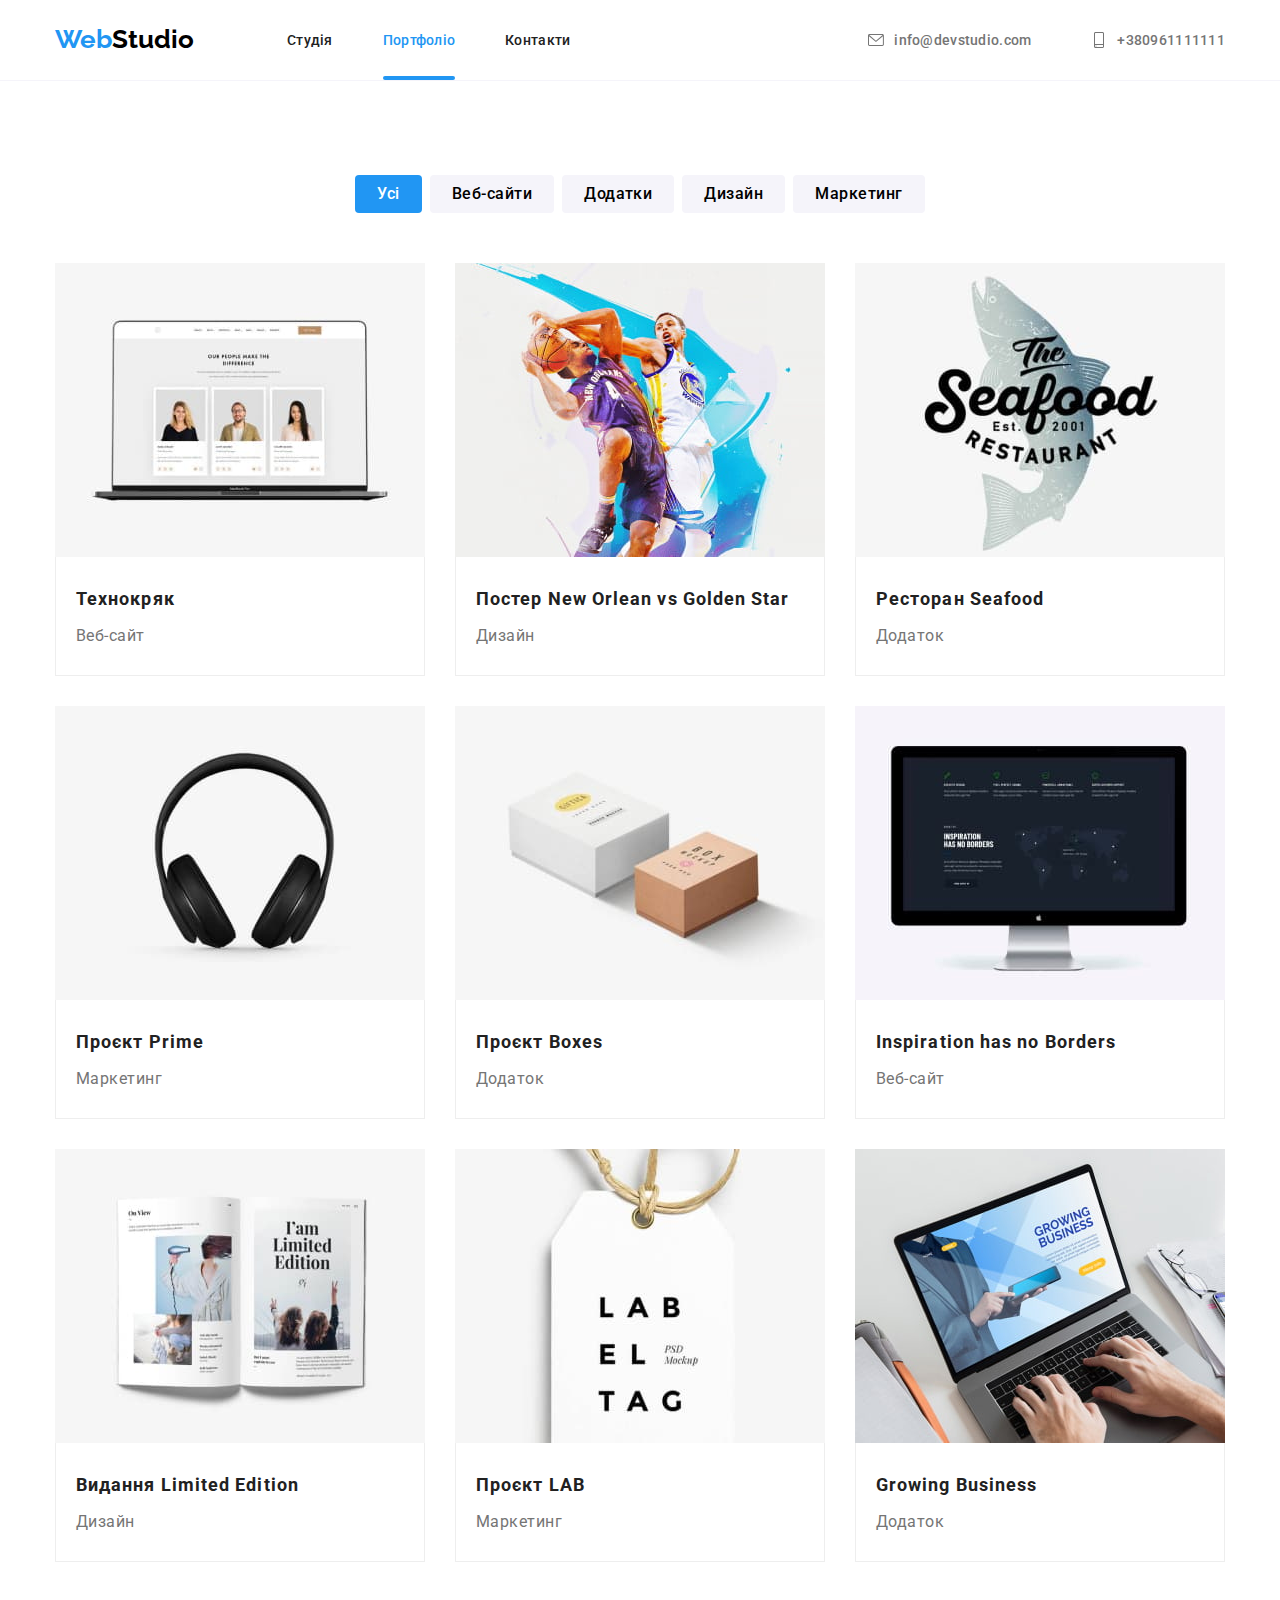
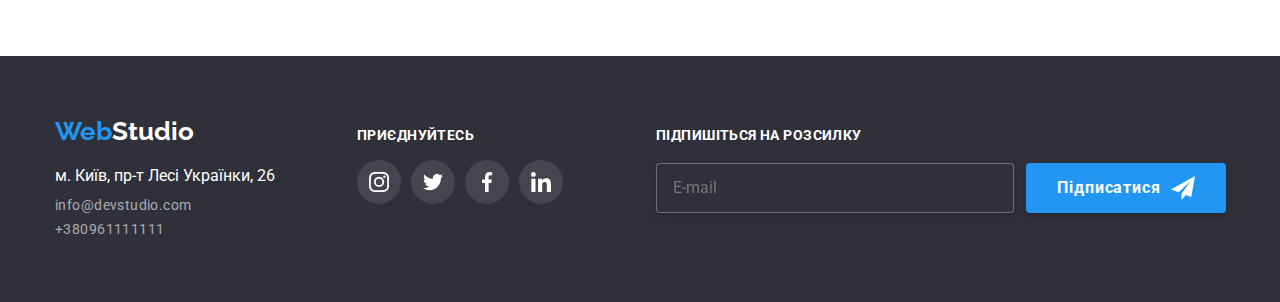
==== commit f41d5853: "BEM & SASS" ====
--- a/portfolio.html
+++ b/portfolio.html
@@ -233,7 +233,7 @@
     <div class="footer-icons-list">
       <b class="footer-b-style">приєднуйтесь</b>
       <ul class="social">
-        <li><a class="social__link " href="#">
+        <li><a class="social__link social__link--color" href="#">
             <svg class="social__icon social__icon--color">
               <use href="./images/icons.svg#icon-instagram"></use>
             </svg></a></li>
--- a/css/main.min.css
+++ b/css/main.min.css
@@ -1 +1 @@
-:root{--address-color: #757575;--black-color: #000;--blue-batton-hover: #0783e7;--card-border: #eeeeee;--customers-border: #afb1b8;--main-font-color: #212121;--main-blue-color: #2196f3;--nav-border: #ececec;--section-dark-bg: #2f303a;--section-light-bg: #f5f4fa;--text-color: #757575;--white-color: #fff}body{font-family:"Roboto",sans-serif;background-color:var(--white-color);color:var(--text-color)}a{font-style:normal;color:var(--main-font-color);text-decoration:none}a:hover{color:var(--main-blue-color)}a:focus{color:var(--main-blue-color)}ul{list-style:none;padding-left:0;-webkit-padding-start:0;padding-inline-start:0}img{display:block}h1,h2,h3,h4,p,ul,li{margin:0}.features{padding:94px 0}.features__list{display:flex;gap:30px;justify-content:center}.features__list--retreat{width:270px}.features__icon{display:flex;width:270px;height:120px;background-color:var(--section-light-bg);margin-bottom:30px;justify-content:center;align-items:center}.feature__icon{width:70px;height:70px}.feature__h3{font-weight:700;font-size:14px;line-height:1.14;letter-spacing:.03em;text-transform:uppercase;color:var(--main-font-color);margin-bottom:10px}.feature__p--style{font-weight:400;font-size:14px;line-height:1.7;letter-spacing:.03em}.features-container{display:flex;width:1170px;padding:94px 0 94px 0;margin:0 auto;justify-content:center}.header-border{border-bottom:1px solid var(--section-light-bg)}.padding-bottom{padding-bottom:94px}.container{width:1200px;padding:0 15px;margin:0 auto}.index-h2{display:flex;font-weight:700;font-size:36px;line-height:1.16;letter-spacing:.03em;color:var(--main-font-color);justify-content:center}.header{display:flex;justify-content:center;align-items:center}.header-list{display:flex;align-items:center}.header-list__gap{gap:50px}.logo{display:block;font-family:"Raleway";font-weight:700;font-size:26px;line-height:1.2;color:var(--black-color);margin-right:93px}.header__logo:hover{color:var(--black-color)}.header__logo:focus{color:var(--black-color)}.header__logo--web{font-family:"Raleway";font-weight:700;font-size:26px;line-height:1.2;color:var(--main-blue-color)}.header-list__ithem{display:block;font-weight:500;font-size:14px;line-height:1.15;letter-spacing:.02em;padding-top:32px;color:var(--main-font-color);transition:color 250ms cubic-bezier(0.4, 0, 0.2, 1)}.header-list__ithem::after{display:block;opacity:0;width:100%;height:4px;background-color:var(--main-blue-color);margin-top:28px;content:"";transition:opacity 250ms cubic-bezier(0.4, 0, 0.2, 1);border-radius:2px}.header__ithem--selection{color:var(--main-blue-color)}.header__ithem--selection::after{display:block;opacity:1;width:100%;height:4px;background-color:var(--main-blue-color);margin-top:28px;content:"";border-radius:2px}.address-list__icon{fill:var(--text-color);width:16px;height:16px;margin:auto 10px;transition:fill 250ms cubic-bezier(0.4, 0, 0.2, 1)}.adress-list__ithem{align-items:center;justify-content:center}.address-list__link{display:flex;font-weight:500;font-size:14px;line-height:1.15;letter-spacing:.02em;color:var(--address-color);transition:color 250ms cubic-bezier(0.4, 0, 0.2, 1)}.adress-list{gap:50px;margin-left:auto}.address-list__link:hover{color:var(--main-blue-color)}.address-list__link:hover::after{color:var(--address-color)}.address-list__link:hover .address-list__icon{fill:var(--main-blue-color)}.address-list__link:focus .address-list__icon{fill:var(--main-blue-color)}.address-list__link:focus{color:var(--main-blue-color)}.footer{background-color:var(--section-dark-bg);padding-top:60px;padding-bottom:60px}.footer__flex{display:flex;align-items:baseline}.footer-address{display:flex}.footer__logo--white{color:var(--white-color)}.footer__address-link--color{font-weight:400;font-size:14px;line-height:1.7;letter-spacing:.03em;color:rgba(255,255,255,.6);transition:color 250ms cubic-bezier(0.4, 0, 0.2, 1)}.footer__address{margin-top:20px;font-style:normal;color:var(--white-color)}.footer__list{margin-top:9px}.footer-icons-list{margin-left:70px}.footer-b-style{font-weight:700;font-size:14px;line-height:1.14;letter-spacing:.03em;text-transform:uppercase;color:var(--white-color);margin-bottom:20px}.social__link--color{background-color:rgba(255,255,255,.1);transition:background-color 250ms cubic-bezier(0.4, 0, 0.2, 1)}.social__icon--color{width:20px;height:20px;fill:var(--white-color)}.subsribe__form{display:flex;flex-direction:column;justify-content:center}.subscribe__lable{font-weight:700;font-size:14px;line-height:16px;letter-spacing:.03em;text-transform:uppercase;margin-right:12px;margin-bottom:20px;color:var(--white-color)}.footer__subscribe{display:flex;width:570px;height:86px;margin-left:93px;align-items:flex-end}.subscribe__input{width:358px;height:50px;border-radius:4px;padding-left:16px;background:var(--section-dark-bg);border:1px solid rgba(255,255,255,.3);filter:drop-shadow(0px 4px 4px rgba(0, 0, 0, 0.15));color:rgba(255,255,255,.6)}.subscribe__icon{width:24px;height:24px;margin-left:10px}.subscribe__text{padding-bottom:20px}.subsribe__button{display:flex;justify-content:center;align-items:center;width:200px;height:50px;font-weight:700;font-size:16px;line-height:1.88px;letter-spacing:.06em;cursor:pointer;margin-left:12px;background-color:var(--main-blue-color);box-shadow:0px 4px 4px rgba(0,0,0,.15);border-radius:4px;border:none;color:var(--white-color);fill:var(--white-color);transition:background-color 250ms cubic-bezier(0.4, 0, 0.2, 1)}.subsribe__button:hover{background-color:var(--blue-batton-hover)}.hero{display:flex;max-width:1600px;background-color:var(--section-dark-bg);background-image:linear-gradient(rgba(47, 48, 58, 0.4), rgba(47, 48, 58, 0.4)),url(../images/hero.jpg);padding:200px 0;background-repeat:no-repeat;background-position:50% 50%;text-align:center;margin:0 auto;justify-content:center;align-items:center}.hero__text{font-weight:900;font-size:44px;line-height:1.36;letter-spacing:.06em;text-transform:uppercase;margin:0 auto;margin-bottom:30px;max-width:696px;color:var(--white-color)}.hero__batton{cursor:pointer;font-weight:700;font-size:16px;line-height:1.87;letter-spacing:.06em;color:var(--white-color);background-color:var(--main-blue-color);padding:10px 32px;border-radius:4px;border:none;transition:background-color 250ms cubic-bezier(0.4, 0, 0.2, 1)}.hero__batton:hover{background-color:var(--blue-batton-hover)}.hero__batton:focus{background-color:var(--blue-batton-hover)}.backdrop{position:fixed;top:0;left:0;width:100%;height:100%;z-index:2;background-color:rgba(0,0,0,.5);transition:opacity 250ms cubic-bezier(0.4, 0, 0.2, 1),visibility 250ms cubic-bezier(0.4, 0, 0.2, 1)}.backdrop.is-hidden{visibility:hidden;opacity:0;pointer-events:none}.modal{position:absolute;width:528px;height:581px;left:50%;top:50%;transform:translate(-50%, -50%);background-color:var(--white-color);box-shadow:0px 1px 3px rgba(0,0,0,.12),0px 1px 1px rgba(0,0,0,.14),0px 2px 1px rgba(0,0,0,.2);border-radius:4px}.modal__form{display:flex;flex-direction:column;align-items:flex-start;padding-top:40px;padding-left:40px;padding-right:40px;padding-bottom:40px}.close-btn{position:fixed;display:flex;align-items:center;justify-content:center;top:10px;right:10px;width:30px;height:30px;z-index:3;border:1px solid rgba(0,0,0,.1);border-radius:50%;background-color:var(--white-color)}.close-btn__modal{width:18px;height:18px;background-color:var(--white-color);cursor:pointer;transition:fill 250ms cubic-bezier(0.4, 0, 0.2, 1)}.close-btn__modal:hover{fill:var(--blue-batton-hover)}.modal__input-field{width:448px;height:40px;padding-left:40px;border:1px solid rgba(33,33,33,.2);border-radius:4px}.modal__input-field:focus{outline:none;border-color:var(--main-blue-color)}.modal__title{font-weight:700;font-size:20px;line-height:1.15;margin-left:auto;margin-right:auto;letter-spacing:.03em;color:var(--black-color)}.modal__person-name{margin-top:12px;position:relative}.modal__icon-person{position:absolute;margin-top:11px;margin-left:12px;width:18px;height:18px}.modal__name--action:focus-within .modal__icon-person{fill:var(--main-blue-color)}.modal__person-tel{margin-top:10px;position:relative}.modal__icon-tel{position:absolute;margin-top:11px;margin-left:12px;width:18px;height:18px}.modal__tel--action:focus-within .modal__icon-tel{fill:var(--main-blue-color)}.modal__person-email{margin-top:10px;position:relative}.modal__icon-mail{position:absolute;margin-top:11px;margin-left:12px;width:18px;height:18px}.modal__mail--action:focus-within .modal__icon-mail{fill:var(--main-blue-color)}.coment-text-field{width:448px;height:120px;resize:none;border:1px solid rgba(33,33,33,.2);border-radius:4px;font-weight:400;font-size:12px;line-height:1.16;letter-spacing:.01em;color:var(--black-color);padding:16px 12px}.coment-text-field:focus{outline:none;border-color:var(--main-blue-color)}.modal__person-comment{margin-top:10px}.modal__lable{font-weight:400;font-size:12px;line-height:1.16;letter-spacing:.01em;color:var(--address-color);margin-bottom:4px}.modal__chekbox{-webkit-appearance:none;-moz-appearance:none;appearance:none}.modal__chekbox-lable{position:relative;margin-top:20px;padding-left:23px;margin-bottom:30px;cursor:pointer}.modal__chekbox-lable::before{position:absolute;top:0;left:0;width:16px;height:15px;border:1px solid var(--customers-border);border-radius:2px;content:""}.modal__chekbox-lable::after{position:absolute;top:0;left:0;width:16px;height:15px;background-image:url("../images/icon-check.svg");content:"";opacity:0;transition:opacity 250ms cubic-bezier(0.4, 0, 0.2, 1)}.modal__chekbox:checked+.modal__chekbox-lable::after{opacity:1}.modal__chekbox:focus+.modal__chekbox-lable::before{position:absolute;top:0;left:0;width:16px;height:15px;border:1px solid var(--main-blue-color);border-radius:2px;content:""}.visually-hidden{position:absolute;white-space:nowrap;height:1px;width:1px;overflow:hidden;border:0;padding:0;clip:rect(0 0 0 0);-webkit-clip-path:inset(50%);clip-path:inset(50%);margin:-1px}.modal__chekbox-text{-webkit-text-decoration-line:underline;text-decoration-line:underline;color:var(--main-blue-color)}.modal-send-button{width:200px;height:50px;left:700px;top:712px;margin-left:124px;margin-right:124px;border:none;background:var(--main-blue-color);box-shadow:0px 4px 4px rgba(0,0,0,.15);border-radius:4px;cursor:pointer;font-weight:700;font-size:16px;line-height:1.88px;display:flex;align-items:center;justify-content:center;text-align:center;letter-spacing:.06em;transition:background-color 250ms cubic-bezier(0.4, 0, 0.2, 1);color:var(--white-color)}.modal-send-button:hover{background-color:var(--blue-batton-hover)}.our-team{padding:94px 0;background-color:var(--section-light-bg);margin:0 auto}.our-team-container{width:1200px;padding:94px 15px;margin:auto;text-align:center;justify-content:center}.our-team__list{display:flex;gap:30px;margin-top:50px;justify-content:center}.our-team__card{background-color:var(--white-color);text-align:center;box-shadow:0px 1px 3px rgba(0,0,0,.12),0px 1px 1px rgba(0,0,0,.14),0px 2px 1px rgba(0,0,0,.2);border-radius:0px 0px 4px 4px}.our-team__description{padding:30px 0}.our-team__h3--style{font-weight:500;font-size:16px;line-height:1.19;letter-spacing:.03em;color:var(--main-font-color);margin-bottom:10px}.our-team__p--style{font-weight:400;font-size:16px;line-height:1.19;letter-spacing:.03em;letter-spacing:.03em}.social{display:flex;justify-content:center;gap:10px;margin-top:16px}.social__link{width:44px;height:44px;display:flex;align-items:center;justify-content:center;background-color:var(--white-color);border-radius:50%;transition:background-color 250ms cubic-bezier(0.4, 0, 0.2, 1)}.social__link:hover{background-color:var(--main-blue-color)}.social__link:focus{background-color:var(--main-blue-color);outline:none}.social__link:hover .social__icon{fill:var(--white-color)}.social__link:focus .social__icon{fill:var(--white-color);outline:none}.social__icon{width:20px;height:20px;fill:var(--customers-border);transition:fill 250ms cubic-bezier(0.4, 0, 0.2, 1)}.portfolio{padding-top:94px;padding-bottom:94px}.filter-list{display:flex;justify-content:center;gap:8px}.filter-list__button{font-weight:500;font-size:16px;line-height:1.62;letter-spacing:.03em;border-radius:4px;padding:6px 22px;border:0;background-color:var(--section-light-bg);transition:background-color 250ms cubic-bezier(0.4, 0, 0.2, 1),box-shadow 250ms cubic-bezier(0.4, 0, 0.2, 1),fill 250ms cubic-bezier(0.4, 0, 0.2, 1)}.filter-list__button:hover{color:var(--white-color);background-color:var(--main-blue-color);box-shadow:0px 3px 1px rgba(0,0,0,.1),0px 1px 2px rgba(0,0,0,.08),0px 2px 2px rgba(0,0,0,.12)}.filter-list__button:focus{color:var(--white-color);background-color:var(--main-blue-color);box-shadow:0px 3px 1px rgba(0,0,0,.1),0px 1px 2px rgba(0,0,0,.08),0px 2px 2px rgba(0,0,0,.12);outline:none}.filter-list__button--selected{color:var(--white-color);background-color:var(--main-blue-color)}.filter-list__button--selected:hover{box-shadow:none}.filter-list__button--selected:focus{box-shadow:none;outline:none}.portfolio__list{display:flex;flex-wrap:wrap;margin-top:50px;gap:30px}.portfolio__link{width:370px;background-color:var(--white-color);transition:box-shadow 250ms cubic-bezier(0.4, 0, 0.2, 1)}.card__img{width:100%}.card__description{background-color:var(--white-color);padding:24px 20px;border-left:1px solid var(--card-border);border-right:1px solid var(--card-border);border-bottom:1px solid var(--card-border)}.card__content{position:relative;overflow:hidden}.card__h3{font-weight:700;font-size:18px;line-height:2;letter-spacing:.06em;color:var(--main-font-color)}.card__p{font-size:16px;line-height:1.87;letter-spacing:.03em;color:var(--address-color);margin-top:4px}.site__description{position:absolute;z-index:0;height:100%;top:0;left:0;width:370px;background-color:rgba(33,150,243,.9);padding:63px 24px;transform:translateY(100%);color:var(--white-color);font-size:18px;line-height:1.56;letter-spacing:.03em;transition:transform 250ms cubic-bezier(0.4, 0, 0.2, 1)}.portfolio__link:focus .site__description{transform:translateY(0)}.portfolio__link:hover .site__description{transform:translateY(0)}.portfolio__card:hover{box-shadow:0px 3px 1px rgba(0,0,0,.1),0px 1px 2px rgba(0,0,0,.08),0px 2px 2px rgba(0,0,0,.12)}.portfolio__card:focus{box-shadow:0px 3px 1px rgba(0,0,0,.1),0px 1px 2px rgba(0,0,0,.08),0px 2px 2px rgba(0,0,0,.12);outline:none}.customers{padding-top:94px;padding-bottom:94px}.customers__list{display:flex;justify-content:center;gap:30px;margin-top:50px}.customer__link{width:170px;height:92px;display:flex;align-items:center;justify-content:center;border:1px solid var(--customers-border);border-radius:4px;transition:border-color 250ms cubic-bezier(0.4, 0, 0.2, 1)}.customer__logo{width:106px;height:60px;fill:var(--customers-border);transition:fill 250ms cubic-bezier(0.4, 0, 0.2, 1)}.customer__link:hover{border-color:var(--main-blue-color)}.customer__link:hover .customer__logo{fill:var(--main-blue-color)}.customer__link:focus{border-color:var(--main-blue-color);outline:none}.customer__link:focus .customer__logo{fill:var(--main-blue-color)}.wdwd__list{display:flex;margin-top:50px;gap:30px;justify-content:center}.wdwd__position{position:relative}.wdwd__description{position:absolute;z-index:1;height:70px;bottom:0%;left:0;width:370px;background:rgba(47,48,58,.8);padding-top:27px;padding-bottom:27px;color:var(--white-color);transition:transform 250ms cubic-bezier(0.4, 0, 0.2, 1);text-align:center;font-weight:700;font-size:14px;line-height:1.14;letter-spacing:.03em;text-transform:uppercase}/*# sourceMappingURL=main.min.css.map */+:root{--address-color: #757575;--black-color: #000;--blue-batton-hover: #0783e7;--card-border: #eeeeee;--customers-border: #afb1b8;--main-font-color: #212121;--main-blue-color: #2196f3;--nav-border: #ececec;--section-dark-bg: #2f303a;--section-light-bg: #f5f4fa;--text-color: #757575;--white-color: #fff}body{font-family:"Roboto",sans-serif;background-color:var(--white-color);color:var(--text-color)}a{font-style:normal;color:var(--main-font-color);text-decoration:none}a:hover{color:var(--main-blue-color)}a:focus{color:var(--main-blue-color)}ul{list-style:none;padding-left:0;-webkit-padding-start:0;padding-inline-start:0}img{display:block}h1,h2,h3,h4,p,ul,li{margin:0}.features{padding:94px 0}.features__list{display:flex;gap:30px;justify-content:center}.features__list--retreat{width:270px}.features__icon{display:flex;width:270px;height:120px;background-color:var(--section-light-bg);margin-bottom:30px;justify-content:center;align-items:center}.feature__icon{width:70px;height:70px}.feature__h3{font-weight:700;font-size:14px;line-height:1.14;letter-spacing:.03em;text-transform:uppercase;color:var(--main-font-color);margin-bottom:10px}.feature__p--style{font-weight:400;font-size:14px;line-height:1.7;letter-spacing:.03em}.features-container{display:flex;width:1170px;padding:94px 0 94px 0;margin:0 auto;justify-content:center}.footer{background-color:var(--section-dark-bg);padding-top:60px;padding-bottom:60px}.footer__flex{display:flex;align-items:baseline}.footer-address{display:flex}.footer__address-link--color{font-weight:400;font-size:14px;line-height:1.7;letter-spacing:.03em;color:rgba(255,255,255,.6);transition:color 250ms cubic-bezier(0.4, 0, 0.2, 1)}.footer__address{margin-top:20px;font-style:normal;color:var(--white-color)}.footer__list{margin-top:9px}.footer-icons-list{margin-left:70px}.footer-b-style{font-weight:700;font-size:14px;line-height:1.14;letter-spacing:.03em;text-transform:uppercase;color:var(--white-color);margin-bottom:20px}.subsribe__form{display:flex;flex-direction:column;justify-content:center}.subscribe__lable{font-weight:700;font-size:14px;line-height:16px;letter-spacing:.03em;text-transform:uppercase;margin-right:12px;margin-bottom:20px;color:var(--white-color)}.footer__subscribe{display:flex;width:570px;height:86px;margin-left:93px;align-items:flex-end}.subscribe__input{width:358px;height:50px;border-radius:4px;padding-left:16px;background:var(--section-dark-bg);border:1px solid rgba(255,255,255,.3);filter:drop-shadow(0px 4px 4px rgba(0, 0, 0, 0.15));color:rgba(255,255,255,.6)}.subscribe__icon{width:24px;height:24px;margin-left:10px}.subscribe__text{padding-bottom:20px}.subsribe__button{display:flex;justify-content:center;align-items:center;width:200px;height:50px;font-weight:700;font-size:16px;line-height:1.88px;letter-spacing:.06em;cursor:pointer;margin-left:12px;background-color:var(--main-blue-color);box-shadow:0px 4px 4px rgba(0,0,0,.15);border-radius:4px;border:none;color:var(--white-color);fill:var(--white-color);transition:background-color 250ms cubic-bezier(0.4, 0, 0.2, 1)}.subsribe__button:hover,.subsribe__button:focus{background-color:var(--blue-batton-hover)}.header-border{border-bottom:1px solid var(--section-light-bg)}.padding-bottom{padding-bottom:94px}.container{width:1200px;padding:0 15px;margin:0 auto}.index-h2{display:flex;font-weight:700;font-size:36px;line-height:1.16;letter-spacing:.03em;color:var(--main-font-color);justify-content:center}.header{display:flex;justify-content:center;align-items:center}.header-list{display:flex;align-items:center}.header-list__gap{gap:50px}.header-list__ithem{display:block;font-weight:500;font-size:14px;line-height:1.15;letter-spacing:.02em;padding-top:32px;color:var(--main-font-color);transition:color 250ms cubic-bezier(0.4, 0, 0.2, 1)}.header-list__ithem::after{display:block;opacity:0;width:100%;height:4px;background-color:var(--main-blue-color);margin-top:28px;content:"";transition:opacity 250ms cubic-bezier(0.4, 0, 0.2, 1);border-radius:2px}.header__ithem--selection{color:var(--main-blue-color)}.header__ithem--selection::after{display:block;opacity:1;width:100%;height:4px;background-color:var(--main-blue-color);margin-top:28px;content:"";border-radius:2px}.address-list__icon{fill:var(--text-color);width:16px;height:16px;margin:auto 10px;transition:fill 250ms cubic-bezier(0.4, 0, 0.2, 1)}.address-list__link:hover .address-list__icon{fill:var(--main-blue-color)}.address-list__link:focus .address-list__icon{fill:var(--main-blue-color)}.adress-list__ithem{align-items:center;justify-content:center}.adress-list{gap:50px;margin-left:auto}.address-list__link{display:flex;font-weight:500;font-size:14px;line-height:1.15;letter-spacing:.02em;color:var(--address-color);transition:color 250ms cubic-bezier(0.4, 0, 0.2, 1)}.address-list__link:hover{color:var(--main-blue-color)}.address-list__link:hover::after{color:var(--address-color)}.address-list__link:focus{color:var(--main-blue-color)}.hero{display:flex;max-width:1600px;background-color:var(--section-dark-bg);background-image:linear-gradient(rgba(47, 48, 58, 0.4), rgba(47, 48, 58, 0.4)),url(../images/hero.jpg);padding:200px 0;background-repeat:no-repeat;background-position:50% 50%;text-align:center;margin:0 auto;justify-content:center;align-items:center}.hero__text{font-weight:900;font-size:44px;line-height:1.36;letter-spacing:.06em;text-transform:uppercase;margin:0 auto;margin-bottom:30px;max-width:696px;color:var(--white-color)}.hero__batton{cursor:pointer;font-weight:700;font-size:16px;line-height:1.87;letter-spacing:.06em;color:var(--white-color);background-color:var(--main-blue-color);padding:10px 32px;border-radius:4px;border:none;transition:background-color 250ms cubic-bezier(0.4, 0, 0.2, 1)}.hero__batton:hover{background-color:var(--blue-batton-hover)}.hero__batton:focus{background-color:var(--blue-batton-hover)}.backdrop{position:fixed;top:0;left:0;width:100%;height:100%;z-index:2;background-color:rgba(0,0,0,.5);transition:opacity 250ms cubic-bezier(0.4, 0, 0.2, 1),visibility 250ms cubic-bezier(0.4, 0, 0.2, 1)}.backdrop.is-hidden{visibility:hidden;opacity:0;pointer-events:none}.logo{display:block;font-family:"Raleway";font-weight:700;font-size:26px;line-height:1.2;color:var(--black-color);margin-right:93px}.header__logo:hover{color:var(--black-color)}.header__logo:focus{color:var(--black-color)}.header__logo--web{font-family:"Raleway";font-weight:700;font-size:26px;line-height:1.2;color:var(--main-blue-color)}.footer__logo--white{color:var(--white-color)}.modal{position:absolute;width:528px;height:581px;left:50%;top:50%;transform:translate(-50%, -50%);background-color:var(--white-color);box-shadow:0px 1px 3px rgba(0,0,0,.12),0px 1px 1px rgba(0,0,0,.14),0px 2px 1px rgba(0,0,0,.2);border-radius:4px}.modal__form{display:flex;flex-direction:column;align-items:flex-start;padding-top:40px;padding-left:40px;padding-right:40px;padding-bottom:40px}.close-btn{position:fixed;display:flex;align-items:center;justify-content:center;top:10px;right:10px;width:30px;height:30px;z-index:3;border:1px solid rgba(0,0,0,.1);border-radius:50%;background-color:var(--white-color)}.close-btn__modal{width:18px;height:18px;background-color:var(--white-color);cursor:pointer;transition:fill 250ms cubic-bezier(0.4, 0, 0.2, 1)}.close-btn__modal:hover{fill:var(--blue-batton-hover)}.modal__input-field{width:448px;height:40px;padding-left:40px;border:1px solid rgba(33,33,33,.2);border-radius:4px}.modal__input-field:focus{outline:none;border-color:var(--main-blue-color)}.modal__title{font-weight:700;font-size:20px;line-height:1.15;margin-left:auto;margin-right:auto;letter-spacing:.03em;color:var(--black-color)}.modal__person-name{margin-top:12px;position:relative}.modal__icon-person{position:absolute;margin-top:11px;margin-left:12px;width:18px;height:18px}.modal__name--action:focus-within .modal__icon-person{fill:var(--main-blue-color)}.modal__person-tel{margin-top:10px;position:relative}.modal__icon-tel{position:absolute;margin-top:11px;margin-left:12px;width:18px;height:18px}.modal__tel--action:focus-within .modal__icon-tel{fill:var(--main-blue-color)}.modal__person-email{margin-top:10px;position:relative}.modal__icon-mail{position:absolute;margin-top:11px;margin-left:12px;width:18px;height:18px}.modal__mail--action:focus-within .modal__icon-mail{fill:var(--main-blue-color)}.coment-text-field{width:448px;height:120px;resize:none;border:1px solid rgba(33,33,33,.2);border-radius:4px;font-weight:400;font-size:12px;line-height:1.16;letter-spacing:.01em;color:var(--black-color);padding:16px 12px}.coment-text-field:focus{outline:none;border-color:var(--main-blue-color)}.modal__person-comment{margin-top:10px}.modal__lable{font-weight:400;font-size:12px;line-height:1.16;letter-spacing:.01em;color:var(--address-color);margin-bottom:4px}.modal__chekbox{-webkit-appearance:none;-moz-appearance:none;appearance:none}.modal__chekbox-lable{position:relative;margin-top:20px;padding-left:23px;margin-bottom:30px;cursor:pointer}.modal__chekbox-lable::before{position:absolute;top:0;left:0;width:16px;height:15px;border:1px solid var(--customers-border);border-radius:2px;content:""}.modal__chekbox-lable::after{position:absolute;top:0;left:0;width:16px;height:15px;background-image:url("../images/icon-check.svg");content:"";opacity:0;transition:opacity 250ms cubic-bezier(0.4, 0, 0.2, 1)}.modal__chekbox:checked+.modal__chekbox-lable::after{opacity:1}.modal__chekbox:focus+.modal__chekbox-lable::before{position:absolute;top:0;left:0;width:16px;height:15px;border:1px solid var(--main-blue-color);border-radius:2px;content:""}.visually-hidden{position:absolute;white-space:nowrap;height:1px;width:1px;overflow:hidden;border:0;padding:0;clip:rect(0 0 0 0);-webkit-clip-path:inset(50%);clip-path:inset(50%);margin:-1px}.modal__chekbox-text{-webkit-text-decoration-line:underline;text-decoration-line:underline;color:var(--main-blue-color)}.modal-send-button{width:200px;height:50px;left:700px;top:712px;margin-left:124px;margin-right:124px;border:none;background:var(--main-blue-color);box-shadow:0px 4px 4px rgba(0,0,0,.15);border-radius:4px;cursor:pointer;font-weight:700;font-size:16px;line-height:1.88px;display:flex;align-items:center;justify-content:center;text-align:center;letter-spacing:.06em;transition:background-color 250ms cubic-bezier(0.4, 0, 0.2, 1);color:var(--white-color)}.modal-send-button:hover{background-color:var(--blue-batton-hover)}.our-team{padding:94px 0;background-color:var(--section-light-bg);margin:0 auto}.our-team-container{width:1200px;padding:94px 15px;margin:auto;text-align:center;justify-content:center}.our-team__list{display:flex;gap:30px;margin-top:50px;justify-content:center}.our-team__card{background-color:var(--white-color);text-align:center;box-shadow:0px 1px 3px rgba(0,0,0,.12),0px 1px 1px rgba(0,0,0,.14),0px 2px 1px rgba(0,0,0,.2);border-radius:0px 0px 4px 4px}.our-team__description{padding:30px 0}.our-team__h3--style{font-weight:500;font-size:16px;line-height:1.19;letter-spacing:.03em;color:var(--main-font-color);margin-bottom:10px}.our-team__p--style{font-weight:400;font-size:16px;line-height:1.19;letter-spacing:.03em;letter-spacing:.03em}.portfolio{padding-top:94px;padding-bottom:94px}.filter-list{display:flex;justify-content:center;gap:8px}.filter-list__button{font-weight:500;font-size:16px;line-height:1.62;letter-spacing:.03em;border-radius:4px;padding:6px 22px;border:0;background-color:var(--section-light-bg);transition:background-color 250ms cubic-bezier(0.4, 0, 0.2, 1),box-shadow 250ms cubic-bezier(0.4, 0, 0.2, 1),fill 250ms cubic-bezier(0.4, 0, 0.2, 1)}.filter-list__button:hover{color:var(--white-color);background-color:var(--main-blue-color);box-shadow:0px 3px 1px rgba(0,0,0,.1),0px 1px 2px rgba(0,0,0,.08),0px 2px 2px rgba(0,0,0,.12)}.filter-list__button:focus{color:var(--white-color);background-color:var(--main-blue-color);box-shadow:0px 3px 1px rgba(0,0,0,.1),0px 1px 2px rgba(0,0,0,.08),0px 2px 2px rgba(0,0,0,.12);outline:none}.filter-list__button--selected{color:var(--white-color);background-color:var(--main-blue-color)}.filter-list__button--selected:hover{box-shadow:none}.filter-list__button--selected:focus{box-shadow:none;outline:none}.portfolio__list{display:flex;flex-wrap:wrap;margin-top:50px;gap:30px}.portfolio__link{width:370px;background-color:var(--white-color);transition:box-shadow 250ms cubic-bezier(0.4, 0, 0.2, 1)}.card__img{width:100%}.card__description{background-color:var(--white-color);padding:24px 20px;border-left:1px solid var(--card-border);border-right:1px solid var(--card-border);border-bottom:1px solid var(--card-border)}.card__content{position:relative;overflow:hidden}.card__h3{font-weight:700;font-size:18px;line-height:2;letter-spacing:.06em;color:var(--main-font-color)}.card__p{font-size:16px;line-height:1.87;letter-spacing:.03em;color:var(--address-color);margin-top:4px}.site__description{position:absolute;z-index:0;height:100%;top:0;left:0;width:370px;background-color:rgba(33,150,243,.9);padding:63px 24px;transform:translateY(100%);color:var(--white-color);font-size:18px;line-height:1.56;letter-spacing:.03em;transition:transform 250ms cubic-bezier(0.4, 0, 0.2, 1)}.portfolio__link:focus .site__description{transform:translateY(0);outline:none}.portfolio__link:hover .site__description{transform:translateY(0)}.portfolio__card:hover{box-shadow:0px 3px 1px rgba(0,0,0,.1),0px 1px 2px rgba(0,0,0,.08),0px 2px 2px rgba(0,0,0,.12)}.portfolio__card:focus{box-shadow:0px 3px 1px rgba(0,0,0,.1),0px 1px 2px rgba(0,0,0,.08),0px 2px 2px rgba(0,0,0,.12)}.customers{padding-top:94px;padding-bottom:94px}.customers__list{display:flex;justify-content:center;gap:30px;margin-top:50px}.customer__link{width:170px;height:92px;display:flex;align-items:center;justify-content:center;border:1px solid var(--customers-border);border-radius:4px;transition:border-color 250ms cubic-bezier(0.4, 0, 0.2, 1)}.customer__link:hover{border-color:var(--main-blue-color)}.customer__link:focus{border-color:var(--main-blue-color);outline:none}.customer__logo{width:106px;height:60px;fill:var(--customers-border);transition:fill 250ms cubic-bezier(0.4, 0, 0.2, 1)}.customer__link:hover .customer__logo{fill:var(--main-blue-color)}.customer__link:focus .customer__logo{fill:var(--main-blue-color)}.social{display:flex;justify-content:center;gap:10px;margin-top:16px}.social__link{width:44px;height:44px;display:flex;align-items:center;justify-content:center;background-color:var(--white-color);border-radius:50%;transition:background-color 250ms cubic-bezier(0.4, 0, 0.2, 1)}.social__link:hover{background-color:var(--main-blue-color)}.social__link:focus{background-color:var(--main-blue-color);outline:none}.social__icon{width:20px;height:20px;fill:var(--customers-border);transition:fill 250ms cubic-bezier(0.4, 0, 0.2, 1)}.social__link:hover .social__icon{fill:var(--white-color)}.social__link:focus .social__icon{fill:var(--white-color);outline:none}.social__link--color{background-color:rgba(255,255,255,.1);transition:background-color 250ms cubic-bezier(0.4, 0, 0.2, 1)}.social__icon--color{width:20px;height:20px;fill:var(--white-color)}.wdwd__list{display:flex;margin-top:50px;gap:30px;justify-content:center}.wdwd__position{position:relative}.wdwd__description{position:absolute;z-index:1;height:70px;bottom:0%;left:0;width:370px;background:rgba(47,48,58,.8);padding-top:27px;padding-bottom:27px;color:var(--white-color);transition:transform 250ms cubic-bezier(0.4, 0, 0.2, 1);text-align:center;font-weight:700;font-size:14px;line-height:1.14;letter-spacing:.03em;text-transform:uppercase}/*# sourceMappingURL=main.min.css.map */